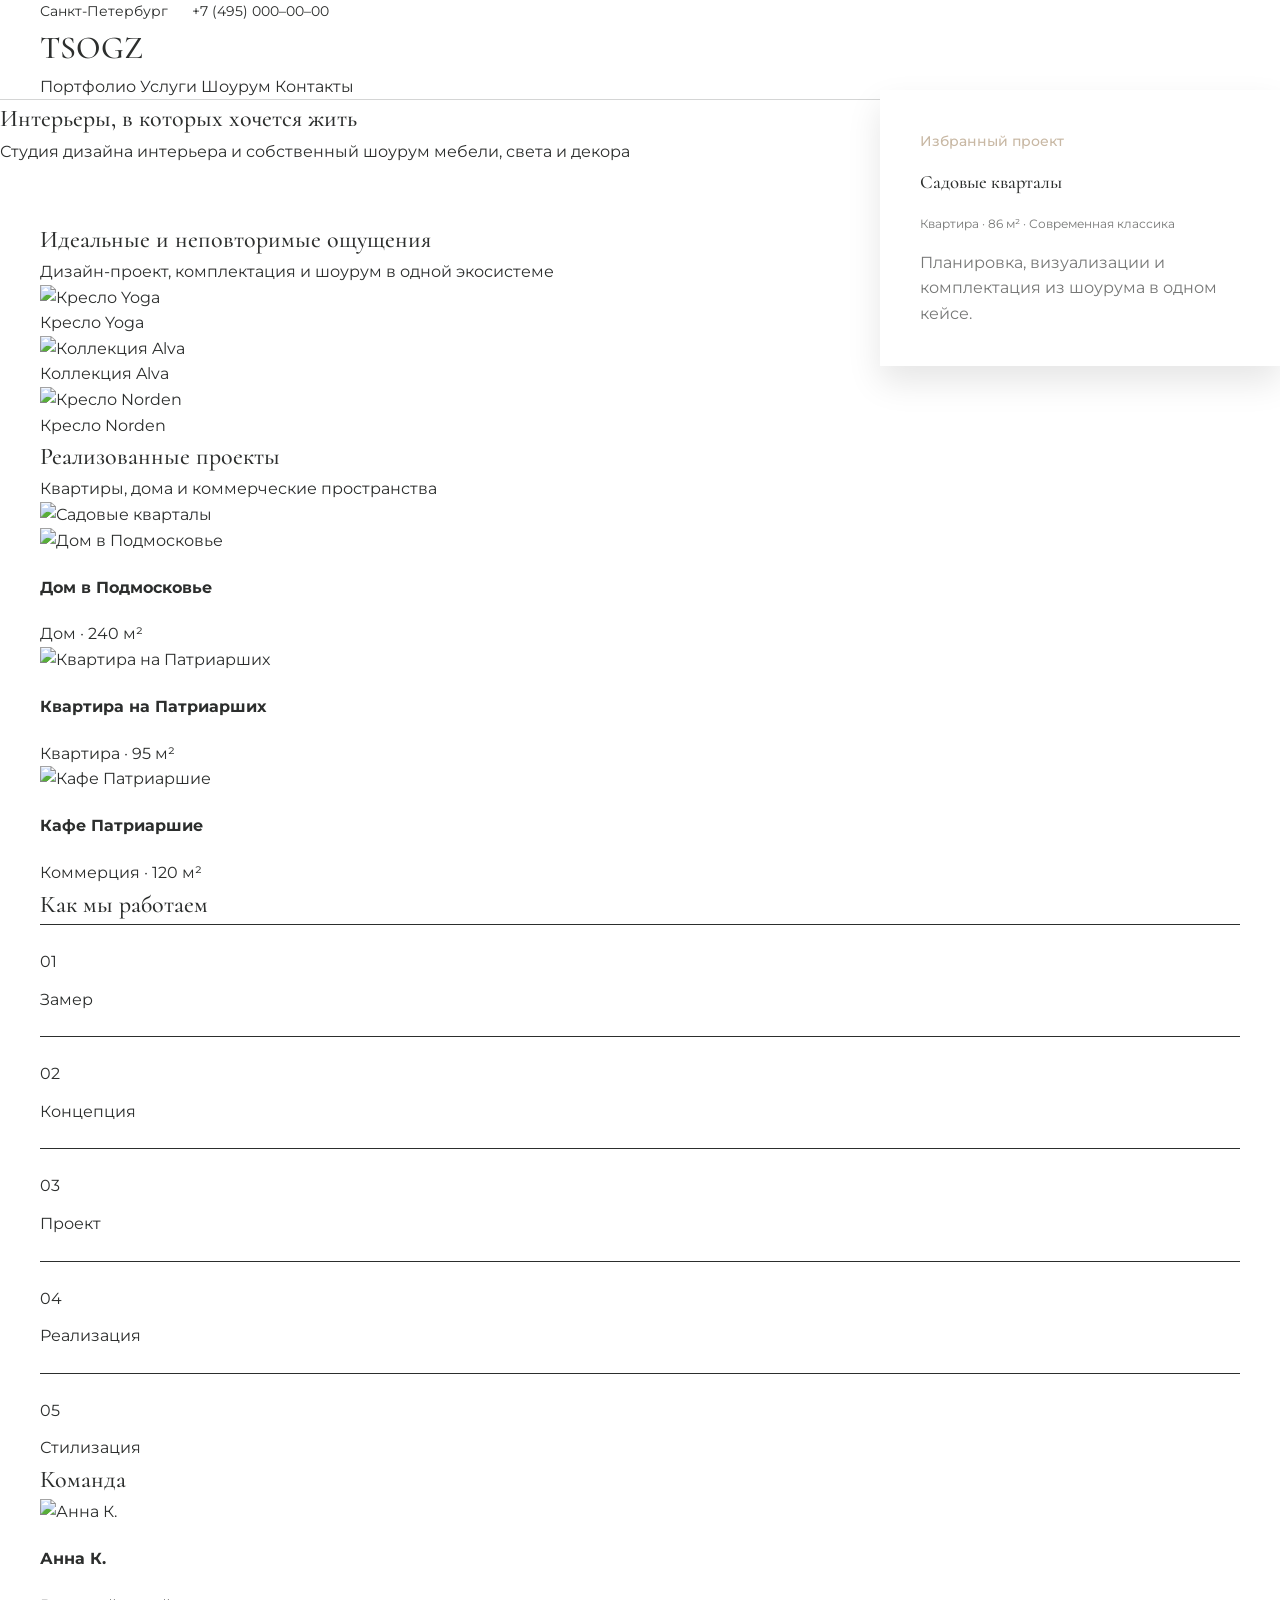
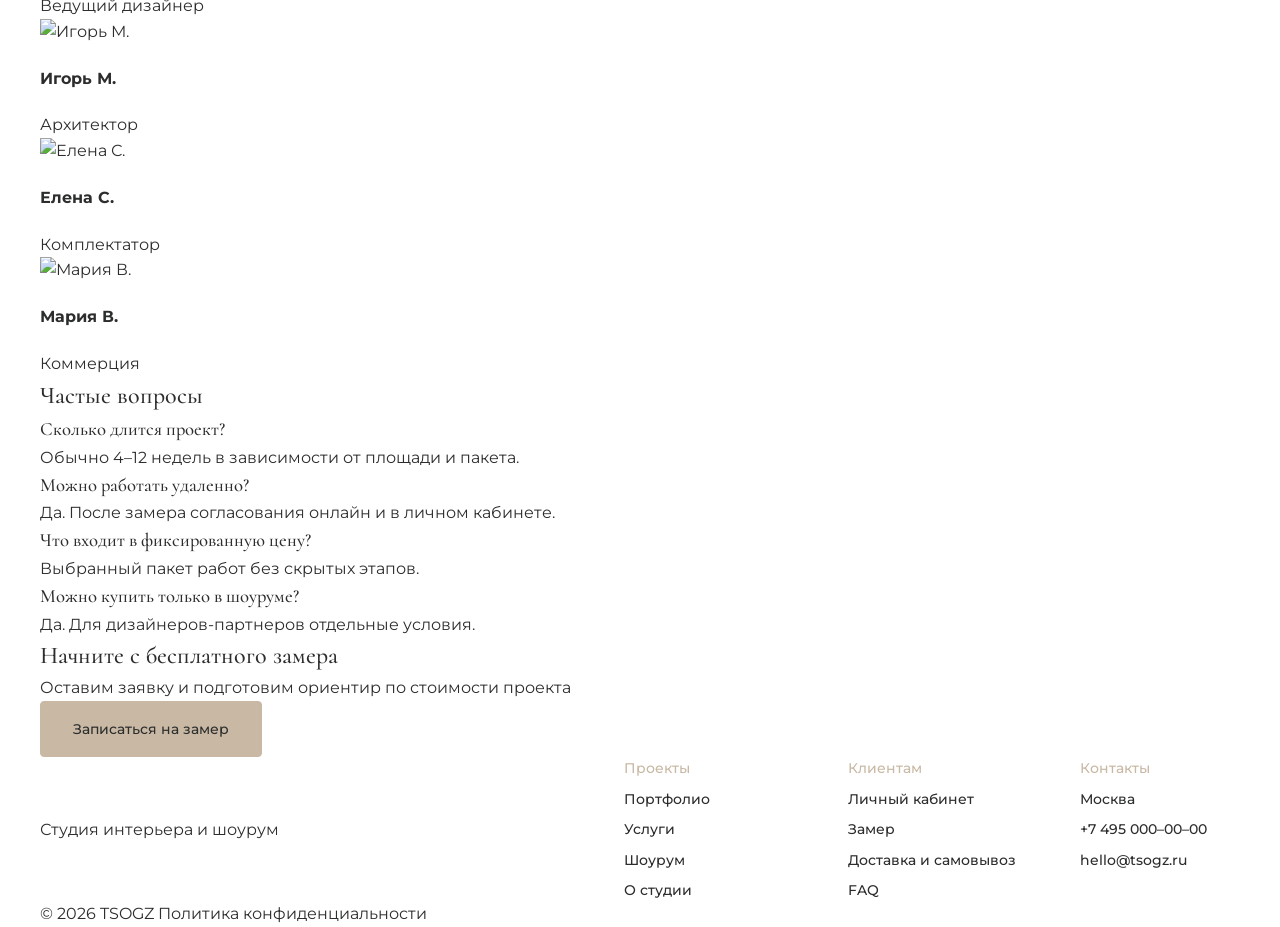
==== Front/Pages/index.html @ 32a707bc "feat: frontend, docker, dev commands" ====
<!DOCTYPE html>
<html lang="ru">
<head>
<meta charset="UTF-8">
<meta name="viewport" content="width=device-width, initial-scale=1.0">
<title>TSOGZ — Студия интерьера и шоурум</title>
<link rel="preconnect" href="https://fonts.googleapis.com">
<link rel="preconnect" href="https://fonts.gstatic.com" crossorigin>
<link href="https://fonts.googleapis.com/css2?family=Cormorant:wght@500;600&family=Montserrat:wght@400;500&display=swap" rel="stylesheet">
<link rel="stylesheet" href="styles.css">
</head>
<body>

  <header class="site-header">
    <div class="container">
      <div class="header-meta">
        <span>Санкт-Петербург</span>
        <span>+7 (495) 000–00–00</span>
      </div>
      <div class="logo">TSOGZ</div>
      <nav class="header-nav">
        <a href="#portfolio">Портфолио</a>
        <a href="#services">Услуги</a>
        <a href="#showroom">Шоурум</a>
        <a href="#contacts">Контакты</a>
      </nav>
    </div>
  </header>

  <section class="hero">
    <div class="hero-inner">
      <h1>Интерьеры, в которых хочется жить</h1>
      <p>Студия дизайна интерьера и собственный шоурум мебели, света и декора</p>
      <a href="#portfolio" class="btn btn-outline-light">Смотреть портфолио</a>
    </div>
  </section>

  <section class="section-soft" id="showroom">
    <div class="container">
      <div class="section-heading">
        <h2>Идеальные и неповторимые ощущения</h2>
        <p>Дизайн-проект, комплектация и шоурум в одной экосистеме</p>
      </div>
      <div class="gallery">
        <div class="gallery-tile tall">
          <img src="https://placehold.co/548x576" alt="Кресло Yoga">
          <div class="tile-caption">Кресло Yoga</div>
        </div>
        <div class="gallery-col">
          <div class="gallery-tile">
            <img src="https://placehold.co/780x272" alt="Коллекция Alva">
            <div class="tile-caption">Коллекция Alva</div>
          </div>
          <div class="gallery-tile">
            <img src="https://placehold.co/780x272" alt="Кресло Norden">
            <div class="tile-caption">Кресло Norden</div>
          </div>
        </div>
      </div>
    </div>
  </section>

  <section id="portfolio">
    <div class="container">
      <div class="section-heading">
        <h2>Реализованные проекты</h2>
        <p>Квартиры, дома и коммерческие пространства</p>
      </div>

      <div class="featured-project">
        <img src="https://placehold.co/980x520" alt="Садовые кварталы">
        <div class="featured-card">
          <span class="eyebrow">Избранный проект</span>
          <h3>Садовые кварталы</h3>
          <span class="meta">Квартира · 86 м² · Современная классика</span>
          <p class="desc">Планировка, визуализации и комплектация из шоурума в одном кейсе.</p>
        </div>
      </div>

      <div class="project-grid">
        <div class="project-card">
          <div class="project-thumb">
            <img src="https://placehold.co/432x340" alt="Дом в Подмосковье">
          </div>
          <div class="project-label">
            <h4>Дом в Подмосковье</h4>
            <span class="meta">Дом · 240 м²</span>
          </div>
        </div>
        <div class="project-card">
          <div class="project-thumb">
            <img src="https://placehold.co/432x340" alt="Квартира на Патриарших">
          </div>
          <div class="project-label">
            <h4>Квартира на Патриарших</h4>
            <span class="meta">Квартира · 95 м²</span>
          </div>
        </div>
        <div class="project-card">
          <div class="project-thumb">
            <img src="https://placehold.co/432x340" alt="Кафе Патриаршие">
          </div>
          <div class="project-label">
            <h4>Кафе Патриаршие</h4>
            <span class="meta">Коммерция · 120 м²</span>
          </div>
        </div>
      </div>
    </div>
  </section>

  <section class="section-soft" id="services">
    <div class="container">
      <div class="section-heading">
        <h2>Как мы работаем</h2>
      </div>
      <div class="process">
        <div class="process-step">
          <span class="num">01</span>
          <span class="label">Замер</span>
        </div>
        <div class="process-step">
          <span class="num">02</span>
          <span class="label">Концепция</span>
        </div>
        <div class="process-step">
          <span class="num">03</span>
          <span class="label">Проект</span>
        </div>
        <div class="process-step">
          <span class="num">04</span>
          <span class="label">Реализация</span>
        </div>
        <div class="process-step">
          <span class="num">05</span>
          <span class="label">Стилизация</span>
        </div>
      </div>
    </div>
  </section>

  <section>
    <div class="container">
      <div class="section-heading">
        <h2>Команда</h2>
      </div>
      <div class="team">
        <div class="team-member">
          <div class="team-photo"><img src="https://placehold.co/322x300" alt="Анна К."></div>
          <h4>Анна К.</h4>
          <span class="role">Ведущий дизайнер</span>
        </div>
        <div class="team-member">
          <div class="team-photo"><img src="https://placehold.co/322x300" alt="Игорь М."></div>
          <h4>Игорь М.</h4>
          <span class="role">Архитектор</span>
        </div>
        <div class="team-member">
          <div class="team-photo"><img src="https://placehold.co/322x300" alt="Елена С."></div>
          <h4>Елена С.</h4>
          <span class="role">Комплектатор</span>
        </div>
        <div class="team-member">
          <div class="team-photo"><img src="https://placehold.co/322x300" alt="Мария В."></div>
          <h4>Мария В.</h4>
          <span class="role">Коммерция</span>
        </div>
      </div>
    </div>
  </section>

  <section class="section-soft">
    <div class="container">
      <div class="section-heading">
        <h2>Частые вопросы</h2>
      </div>
      <div class="faq">
        <div class="faq-item">
          <h3>Сколько длится проект?</h3>
          <p>Обычно 4–12 недель в зависимости от площади и пакета.</p>
        </div>
        <div class="faq-item">
          <h3>Можно работать удаленно?</h3>
          <p>Да. После замера согласования онлайн и в личном кабинете.</p>
        </div>
        <div class="faq-item">
          <h3>Что входит в фиксированную цену?</h3>
          <p>Выбранный пакет работ без скрытых этапов.</p>
        </div>
        <div class="faq-item">
          <h3>Можно купить только в шоуруме?</h3>
          <p>Да. Для дизайнеров-партнеров отдельные условия.</p>
        </div>
      </div>
    </div>
  </section>

  <section class="cta">
    <div class="container cta-inner">
      <h2>Начните с бесплатного замера</h2>
      <p>Оставим заявку и подготовим ориентир по стоимости проекта</p>
      <div class="cta-buttons">
        <a href="#" class="btn btn-fill">Записаться на замер</a>
        <a href="#contacts" class="btn btn-outline-light">Консультация</a>
      </div>
    </div>
  </section>

  <footer id="contacts">
    <div class="container">
      <div class="footer-top">
        <div class="footer-brand">
          <div class="logo">TSOGZ</div>
          <p>Студия интерьера и шоурум</p>
        </div>
        <div class="footer-columns">
          <div class="footer-col">
            <span class="col-title">Проекты</span>
            <a href="#portfolio">Портфолио</a>
            <a href="#services">Услуги</a>
            <a href="#showroom">Шоурум</a>
            <a href="#">О студии</a>
          </div>
          <div class="footer-col">
            <span class="col-title">Клиентам</span>
            <a href="#">Личный кабинет</a>
            <a href="#">Замер</a>
            <a href="delivery.html">Доставка и самовывоз</a>
            <a href="#">FAQ</a>
          </div>
          <div class="footer-col">
            <span class="col-title">Контакты</span>
            <span>Москва</span>
            <span>+7 495 000–00–00</span>
            <span>hello@tsogz.ru</span>
          </div>
        </div>
      </div>
      <div class="footer-bottom">
        <span>© 2026 TSOGZ</span>
        <a href="#">Политика конфиденциальности</a>
      </div>
    </div>
  </footer>

</body>
</html>
---- Front/Pages/styles.css ----
/* ============================================================
   TSOGZ — shared styles
   Fonts: Cormorant (display) / Montserrat (UI + body)
   ============================================================ */

:root {
  --text-primary: #2C2E2D;
  --text-muted: rgba(44, 46, 45, 0.65);
  --text-inverse: #FFFFFF;
  --brand-accent: #C8B8A4;
  --bg-soft: #F5F3F0;
  --bg-dark: #2C2E2D;
  --border-subtle: rgba(44, 46, 45, 0.2);

  --font-display: "Cormorant", Georgia, serif;
  --font-body: "Montserrat", Arial, sans-serif;

  --max-width: 1360px;
}

* { box-sizing: border-box; }

html { scroll-behavior: smooth; }

body {
  margin: 0;
  background: #fff;
  color: var(--text-primary);
  font-family: var(--font-body);
  font-size: 16px;
  line-height: 1.6;
}

h1, h2, h3 {
  font-family: var(--font-display);
  font-weight: 500;
  margin: 0;
}

p { margin: 0; }

a {
  color: inherit;
  text-decoration: none;
}

img { max-width: 100%; display: block; }

button { font-family: var(--font-body); cursor: pointer; }

.container {
  max-width: var(--max-width);
  margin: 0 auto;
  padding: 0 40px;
}

:focus-visible {
  outline: 2px solid var(--brand-accent);
  outline-offset: 2px;
}

@media (prefers-reduced-motion: reduce) {
  * { animation: none !important; transition: none !important; }
}

/* ---------- Header ---------- */

.site-header {
  border-bottom: 1px solid var(--border-subtle);
}

.header-inner {
  max-width: var(--max-width);
  margin: 0 auto;
  padding: 24px 40px;
  display: flex;
  align-items: center;
  justify-content: space-between;
  gap: 24px;
}

.header-meta {
  display: flex;
  align-items: center;
  gap: 24px;
  font-size: 14px;
  flex: 1;
}

.header-meta a { white-space: nowrap; }

.logo {
  font-family: var(--font-display);
  font-size: 32px;
  font-weight: 500;
  flex-shrink: 0;
}

.main-nav {
  display: flex;
  justify-content: flex-end;
  gap: 24px;
  flex: 1;
  font-size: 14px;
}

.main-nav a:hover { color: var(--brand-accent); }

/* ---------- Page hero ---------- */

.page-hero {
  padding: 48px 40px 64px 48px;
  display: flex;
  flex-direction: column;
  gap: 12px;
}

.page-hero--image {
  background-size: cover;
  background-position: center;
  position: relative;
  color: var(--text-inverse);
}

.page-hero--image::before {
  content: "";
  position: absolute;
  inset: 0;
  background: rgba(0, 0, 0, 0.4);
  z-index: 0;
}

.page-hero--image > * { position: relative; z-index: 1; }

.page-hero--soft {
  background: var(--bg-soft);
}

.breadcrumbs {
  display: flex;
  align-items: center;
  gap: 8px;
  font-size: 14px;
  list-style: none;
  margin: 0;
  padding: 0;
}

.page-hero--image .breadcrumbs a,
.page-hero--image .breadcrumbs span { opacity: 0.7; }

.page-hero--image .breadcrumbs .current { opacity: 1; }

.page-hero--soft .breadcrumbs a,
.page-hero--soft .breadcrumbs span { color: var(--brand-accent); }

.page-hero--soft .breadcrumbs .current { color: var(--text-primary); }

.page-hero h1 {
  font-size: 48px;
  margin-top: 12px;
}

.page-hero .lede {
  font-size: 16px;
  line-height: 1.6;
  max-width: 640px;
}

/* ---------- Buttons ---------- */

.btn {
  display: inline-flex;
  align-items: center;
  justify-content: center;
  padding: 16px 32px;
  border-radius: 4px;
  font-size: 14px;
  font-weight: 500;
  font-family: var(--font-body);
  border: 1px solid transparent;
  text-align: center;
}

.btn-fill {
  background: var(--brand-accent);
  color: var(--text-primary);
  border-color: var(--brand-accent);
}

.btn-fill:hover { background: #bfab93; }

.btn-outline {
  background: transparent;
  color: var(--text-primary);
  border-color: var(--text-primary);
}

.btn-outline:hover { background: rgba(44, 46, 45, 0.05); }

.btn-outline-light {
  background: transparent;
  color: var(--text-inverse);
  border-color: var(--text-inverse);
}

.btn-outline-light:hover { background: rgba(255, 255, 255, 0.1); }

.btn-row {
  display: flex;
  gap: 16px;
  flex-wrap: wrap;
}

/* ---------- Contacts page ---------- */

.contacts {
  padding: 96px 40px;
  display: flex;
  gap: 48px;
  max-width: var(--max-width);
  margin: 0 auto;
}

.contacts-info {
  flex: 1;
  display: flex;
  flex-direction: column;
  gap: 40px;
  min-width: 0;
}

.info-block {
  display: flex;
  flex-direction: column;
  gap: 8px;
}

.eyebrow {
  color: var(--brand-accent);
  font-size: 14px;
}

.info-block h2 {
  font-size: 32px;
}

.info-block .muted {
  color: var(--text-muted);
  font-size: 16px;
  line-height: 1.6;
}

.contacts-map {
  flex: 1;
  position: relative;
  min-height: 520px;
  border-radius: 2px;
  overflow: hidden;
  background-size: cover;
  background-position: center;
}

.contacts-map::before {
  content: "";
  position: absolute;
  inset: 0;
  background: rgba(44, 46, 45, 0.25);
}

.map-card {
  position: absolute;
  left: 32px;
  bottom: 32px;
  right: 32px;
  max-width: 320px;
  background: #fff;
  padding: 24px;
  box-shadow: 0 12px 24px rgba(0, 0, 0, 0.12);
  display: flex;
  flex-direction: column;
  gap: 8px;
}

.map-card .eyebrow { font-size: 12px; }

.map-card h3 {
  font-size: 24px;
  line-height: 1.2;
}

.map-card p {
  color: var(--text-muted);
  font-size: 16px;
}

/* ---------- Forms ---------- */

.field {
  display: flex;
  flex-direction: column;
  gap: 8px;
}

.field label {
  font-size: 12px;
}

.field input,
.field textarea {
  width: 100%;
  background: #fff;
  border: 1px solid var(--border-subtle);
  padding: 16px 20px;
  font-family: var(--font-body);
  font-size: 16px;
  line-height: 1.6;
  color: var(--text-primary);
}

.field input::placeholder,
.field textarea::placeholder {
  color: var(--text-muted);
}

.field textarea {
  min-height: 120px;
  resize: vertical;
}

.form-grid {
  display: flex;
  gap: 16px;
  flex-wrap: wrap;
}

.form-grid .field { flex: 1; min-width: 220px; }

.consent {
  font-size: 12px;
  color: var(--text-muted);
}

.chip-group {
  display: flex;
  flex-direction: column;
  gap: 12px;
}

.chip-group .field-label {
  font-size: 12px;
  color: var(--text-muted);
}

.chip-row {
  display: flex;
  gap: 8px;
  flex-wrap: wrap;
}

.chip {
  height: 40px;
  padding: 0 32px;
  border-radius: 4px;
  border: 1px solid var(--text-primary);
  background: transparent;
  color: var(--text-primary);
  font-size: 14px;
  font-weight: 500;
  display: inline-flex;
  align-items: center;
}

.chip[aria-pressed="true"] {
  background: var(--bg-dark);
  border-color: var(--bg-dark);
  color: var(--text-inverse);
}

/* ---------- Get-in-touch band (contacts page) ---------- */

.contact-band {
  background: var(--bg-soft);
  padding: 96px 40px;
  display: flex;
  flex-direction: column;
  align-items: center;
  gap: 48px;
}

.contact-band-head {
  text-align: center;
  display: flex;
  flex-direction: column;
  gap: 16px;
  max-width: 640px;
}

.contact-band-head h2 { font-size: 48px; }

.contact-band-head p {
  color: var(--text-muted);
  font-size: 16px;
  line-height: 1.6;
}

.contact-band form {
  width: 100%;
  max-width: 720px;
  display: flex;
  flex-direction: column;
  gap: 24px;
}

/* ---------- CTA banner ---------- */

.cta-banner {
  background: var(--bg-dark);
  color: var(--text-inverse);
  padding: 96px 40px;
  display: flex;
  flex-direction: column;
  align-items: center;
  gap: 24px;
  text-align: center;
}

.cta-banner h2 { font-size: 48px; }

.cta-banner p {
  opacity: 0.72;
  font-size: 24px;
  line-height: 1.25;
  max-width: 640px;
}

/* ---------- Footer ---------- */

.site-footer {
  background: var(--bg-dark);
  color: var(--text-inverse);
  padding: 48px 40px;
}

.footer-inner {
  max-width: var(--max-width);
  margin: 0 auto;
  display: flex;
  flex-direction: column;
  gap: 32px;
}

.footer-top {
  display: flex;
  justify-content: space-between;
  gap: 48px;
  flex-wrap: wrap;
}

.footer-brand {
  display: flex;
  flex-direction: column;
  gap: 8px;
}

.footer-brand .logo { color: var(--text-inverse); }

.footer-columns {
  display: flex;
  gap: 64px;
  flex-wrap: wrap;
}

.footer-col {
  display: flex;
  flex-direction: column;
  gap: 8px;
  min-width: 160px;
}

.footer-col .col-title {
  color: var(--brand-accent);
  font-size: 14px;
  font-weight: 500;
}

.footer-col a,
.footer-col span {
  font-size: 14px;
  font-weight: 500;
}

.footer-col a:hover { color: var(--brand-accent); }

.copyright { font-size: 12px; }

.footer-privacy {
  text-align: center;
  font-size: 14px;
}

.footer-privacy a:hover { color: var(--brand-accent); }

/* ---------- Request page: process + form ---------- */

.request-layout {
  background: var(--bg-soft);
  padding: 64px 40px 96px;
  display: flex;
  gap: 64px;
  max-width: var(--max-width);
  margin: 0 auto;
}

.process {
  flex: 1;
  display: flex;
  flex-direction: column;
  gap: 24px;
  min-width: 0;
}

.process h2 { font-size: 32px; }

.process-step {
  padding-top: 24px;
  border-top: 1px solid var(--text-primary);
  display: flex;
  flex-direction: column;
  gap: 12px;
}

.process-step .step-number {
  color: var(--brand-accent);
  font-size: 14px;
  font-weight: 500;
}

.process-step h3 { font-size: 32px; }

.process-step p {
  color: var(--text-muted);
  font-size: 16px;
  line-height: 1.6;
}

.request-form-card {
  flex: 1;
  min-width: 0;
  background: #fff;
  padding: 40px;
  box-shadow: 0 16px 32px rgba(0, 0, 0, 0.08);
  display: flex;
  flex-direction: column;
  gap: 24px;
}

.request-form-card h2 { font-size: 32px; }

/* ---------- Privacy policy ---------- */

.policy {
  max-width: 860px;
  margin: 0 auto;
  padding: 64px 40px 96px;
  display: flex;
  flex-direction: column;
  gap: 40px;
}

.policy section {
  display: flex;
  flex-direction: column;
  gap: 12px;
}

.policy h2 { font-size: 28px; }

.policy p {
  font-size: 16px;
  line-height: 1.6;
}

/* ---------- Filter chips (showroom) ---------- */

.filter-bar {
  padding: 0 40px 48px;
  display: flex;
  justify-content: center;
}

.filter-row {
  display: flex;
  gap: 8px;
  flex-wrap: wrap;
  justify-content: center;
}

.filter-chip {
  padding: 16px 32px;
  border-radius: 4px;
  border: 1px solid var(--text-primary);
  background: transparent;
  color: var(--text-primary);
  font-size: 14px;
  font-weight: 500;
  font-family: var(--font-body);
}

.filter-chip[aria-pressed="true"] {
  background: var(--bg-dark);
  border-color: var(--bg-dark);
  color: var(--text-inverse);
}

/* ---------- Featured collection ---------- */

.featured-collection {
  padding: 0 40px 64px;
  max-width: var(--max-width);
  margin: 0 auto;
}

.featured-collection-inner {
  position: relative;
  height: 520px;
}

.featured-collection img {
  width: 100%;
  height: 100%;
  object-fit: cover;
}

.featured-card {
  position: absolute;
  right: 0;
  top: 90px;
  width: 400px;
  max-width: calc(100% - 32px);
  background: #fff;
  padding: 40px;
  box-shadow: 0 16px 32px rgba(0, 0, 0, 0.1);
  display: flex;
  flex-direction: column;
  gap: 16px;
}

.featured-card .eyebrow { font-size: 14px; font-weight: 500; }

.featured-card h2 { font-size: 32px; }

.featured-card .meta {
  color: var(--text-muted);
  font-size: 12px;
}

.featured-card p.desc {
  color: var(--text-muted);
  font-size: 16px;
  line-height: 1.6;
  max-width: 320px;
}

/* ---------- Product grid ---------- */

.product-section {
  max-width: var(--max-width);
  margin: 0 auto;
  padding: 0 40px 48px;
  display: flex;
  flex-direction: column;
  gap: 48px;
}

.product-grid {
  display: grid;
  grid-template-columns: repeat(3, 1fr);
  gap: 32px;
}

.product-card {
  display: flex;
  flex-direction: column;
  gap: 16px;
}

.product-card img {
  width: 100%;
  height: 360px;
  object-fit: cover;
}

.product-card h3 { font-size: 24px; line-height: 1.2; }

.product-card .meta {
  color: var(--text-primary);
  font-size: 14px;
}

.load-more {
  display: flex;
  justify-content: center;
}

/* ---------- Partner band (showroom) ---------- */

.partner-band {
  background: var(--bg-soft);
  padding: 64px 40px;
  display: flex;
  align-items: center;
  justify-content: space-between;
  gap: 32px;
  flex-wrap: wrap;
}

.partner-band-text {
  flex: 1;
  min-width: 260px;
  display: flex;
  flex-direction: column;
  gap: 12px;
}

.partner-band-text h2 { font-size: 32px; }

.partner-band-text p {
  color: var(--text-primary);
  font-size: 16px;
  line-height: 1.6;
}

/* ---------- Product detail page ---------- */

.product-detail {
  max-width: var(--max-width);
  margin: 0 auto;
  padding: 16px 40px 80px;
  display: flex;
  gap: 64px;
}

.product-gallery {
  width: 55%;
  display: flex;
  flex-direction: column;
  gap: 16px;
}

.product-gallery img.main-image {
  width: 100%;
  height: 640px;
  object-fit: cover;
}

.thumb-row {
  display: flex;
  gap: 12px;
}

.thumb-row img {
  width: 120px;
  height: 96px;
  object-fit: cover;
  border: 1px solid transparent;
  cursor: pointer;
}

.thumb-row button {
  padding: 0;
  border: none;
  background: none;
  line-height: 0;
}

.thumb-row button[aria-current="true"] img {
  border-color: var(--text-primary);
}

.product-info {
  flex: 1;
  display: flex;
  flex-direction: column;
  gap: 24px;
  min-width: 0;
}

.product-info h1 {
  font-size: 48px;
}

.product-price {
  font-size: 20px;
  font-weight: 500;
}

.product-info .description {
  font-size: 16px;
  line-height: 1.5;
}

.spec-list {
  display: flex;
  flex-direction: column;
}

.spec-row {
  padding: 14px 0;
  border-top: 1px solid var(--border-subtle);
  display: flex;
  justify-content: space-between;
  align-items: center;
  font-size: 14px;
  line-height: 1.5;
}

.spec-row dt { color: #737373; margin: 0; font-weight: 400; }
.spec-row dd { margin: 0; font-weight: 500; }

.product-note {
  color: #737373;
  font-size: 13px;
  line-height: 1.5;
}

.related-products {
  max-width: var(--max-width);
  margin: 0 auto;
  padding: 80px 40px;
  display: flex;
  flex-direction: column;
  gap: 40px;
}

.related-products h2 { font-size: 32px; }

.info-band {
  padding: 80px 48px;
}

.info-band h2 { font-size: 32px; margin-bottom: 16px; }

.info-band p {
  font-size: 16px;
  line-height: 1.5;
  max-width: 860px;
}

.info-band--soft { background: var(--bg-soft); }
.info-band--white { background: #fff; }

/* ---------- About page ---------- */

.about-section {
  padding: 64px 48px 96px;
  display: flex;
  flex-direction: column;
  gap: 24px;
}

.about-section h2 { font-size: 32px; }

.about-section p {
  font-size: 16px;
  line-height: 1.55;
  max-width: 860px;
}

.values-grid {
  display: grid;
  grid-template-columns: repeat(4, 1fr);
  gap: 32px;
  margin-top: 8px;
}

.value-item {
  display: flex;
  flex-direction: column;
  gap: 12px;
}

.value-item .step-number { color: var(--brand-accent); font-size: 14px; }

.value-item h3 { font-size: 24px; }

.value-item p {
  font-size: 16px;
  line-height: 1.55;
}

.geo-grid {
  display: flex;
  gap: 48px;
  flex-wrap: wrap;
  margin-top: 8px;
}

.geo-item {
  flex: 1;
  min-width: 200px;
  display: flex;
  flex-direction: column;
  gap: 8px;
}

.geo-item h3 { font-size: 24px; }

/* ---------- Responsive ---------- */

@media (max-width: 900px) {
  .header-inner { flex-wrap: wrap; row-gap: 12px; }
  .main-nav { justify-content: flex-start; flex-wrap: wrap; }
  .contacts,
  .request-layout {
    flex-direction: column;
  }
  .contacts-map { min-height: 360px; }
  .footer-top { flex-direction: column; gap: 32px; }
  .product-grid { grid-template-columns: repeat(2, 1fr); }
  .values-grid { grid-template-columns: repeat(2, 1fr); }
  .product-detail { flex-direction: column; }
  .product-gallery { width: 100%; }
  .featured-card { position: static; width: 100%; max-width: none; margin-top: 16px; }
  .featured-collection-inner { height: auto; }
}

@media (max-width: 560px) {
  .header-inner,
  .page-hero,
  .contacts,
  .contact-band,
  .cta-banner,
  .site-footer,
  .request-layout,
  .policy {
    padding-left: 20px;
    padding-right: 20px;
  }
  .page-hero h1,
  .contact-band-head h2,
  .cta-banner h2 { font-size: 34px; }
  .cta-banner p { font-size: 18px; }
  .product-grid { grid-template-columns: 1fr; }
  .values-grid { grid-template-columns: 1fr; }
  .geo-grid { flex-direction: column; gap: 24px; }
  .product-info h1 { font-size: 34px; }
  .about-section,
  .info-band,
  .related-products,
  .product-detail { padding-left: 20px; padding-right: 20px; }
}
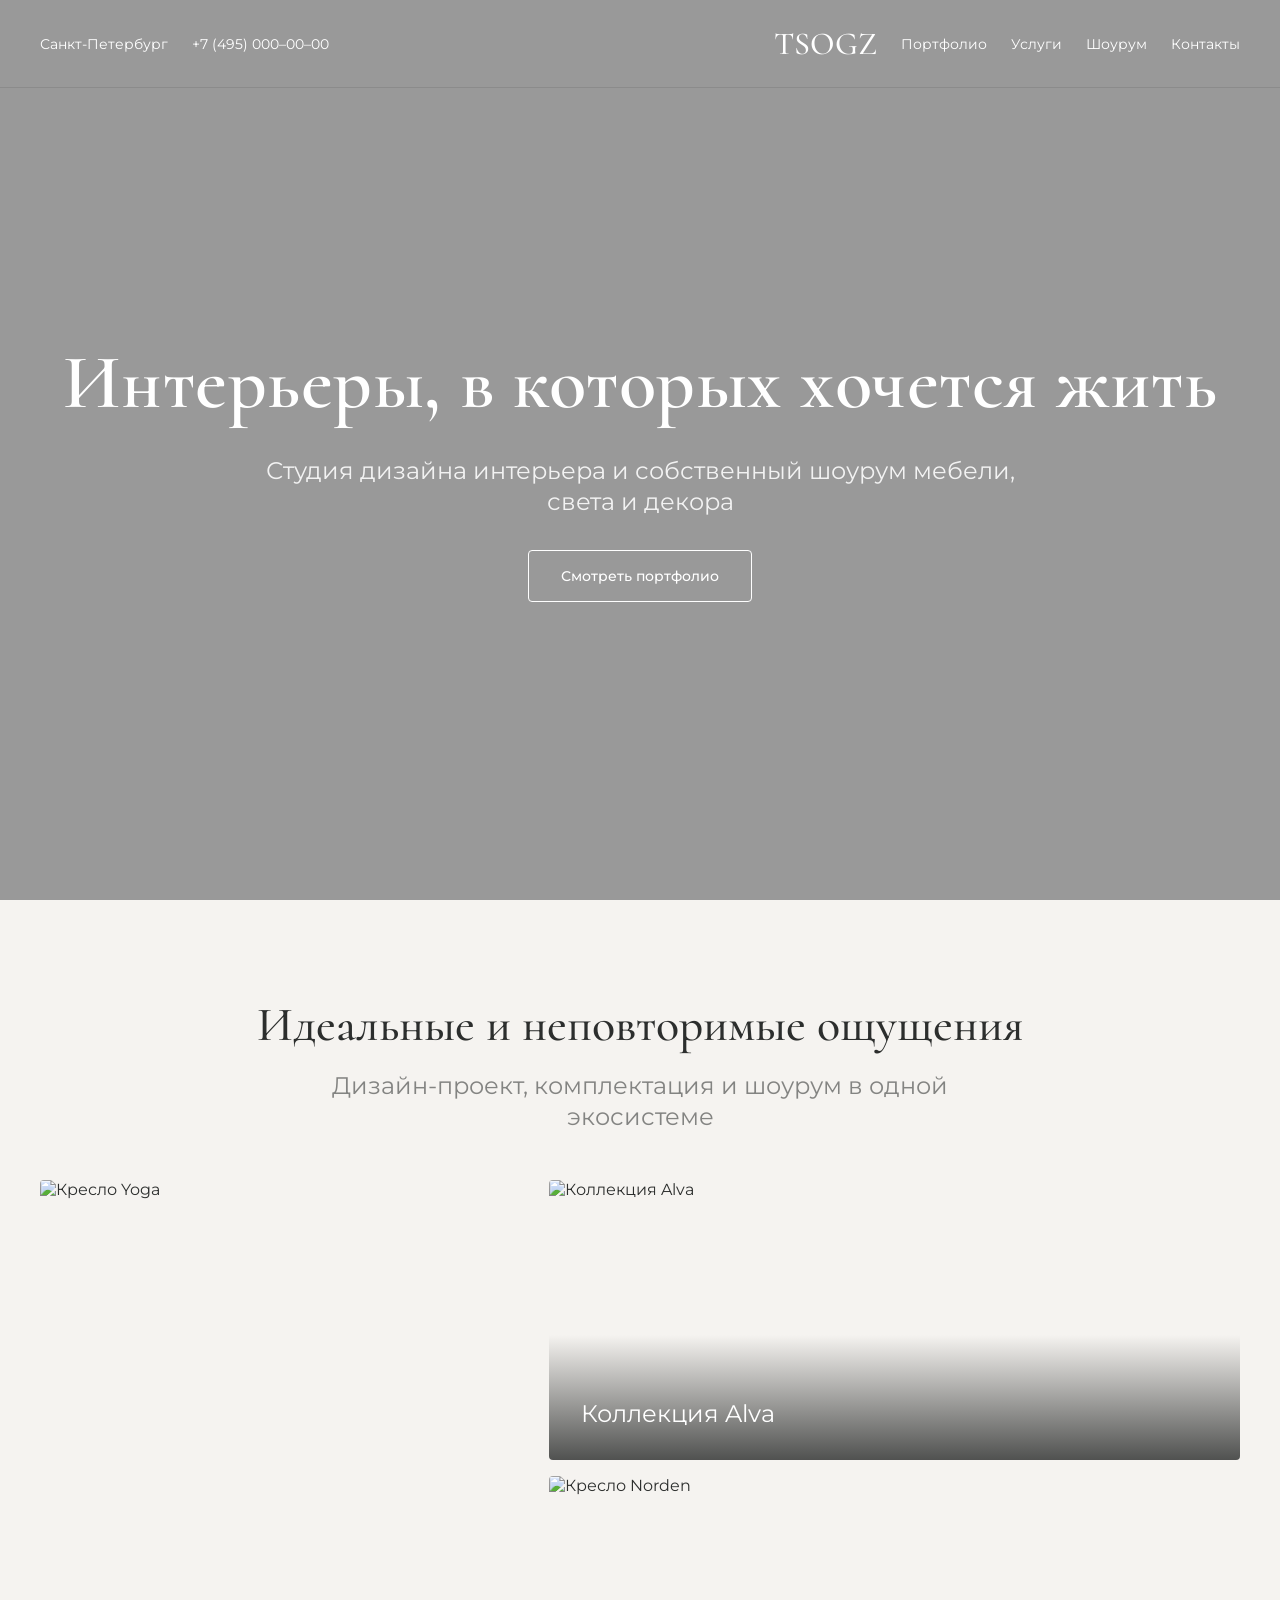
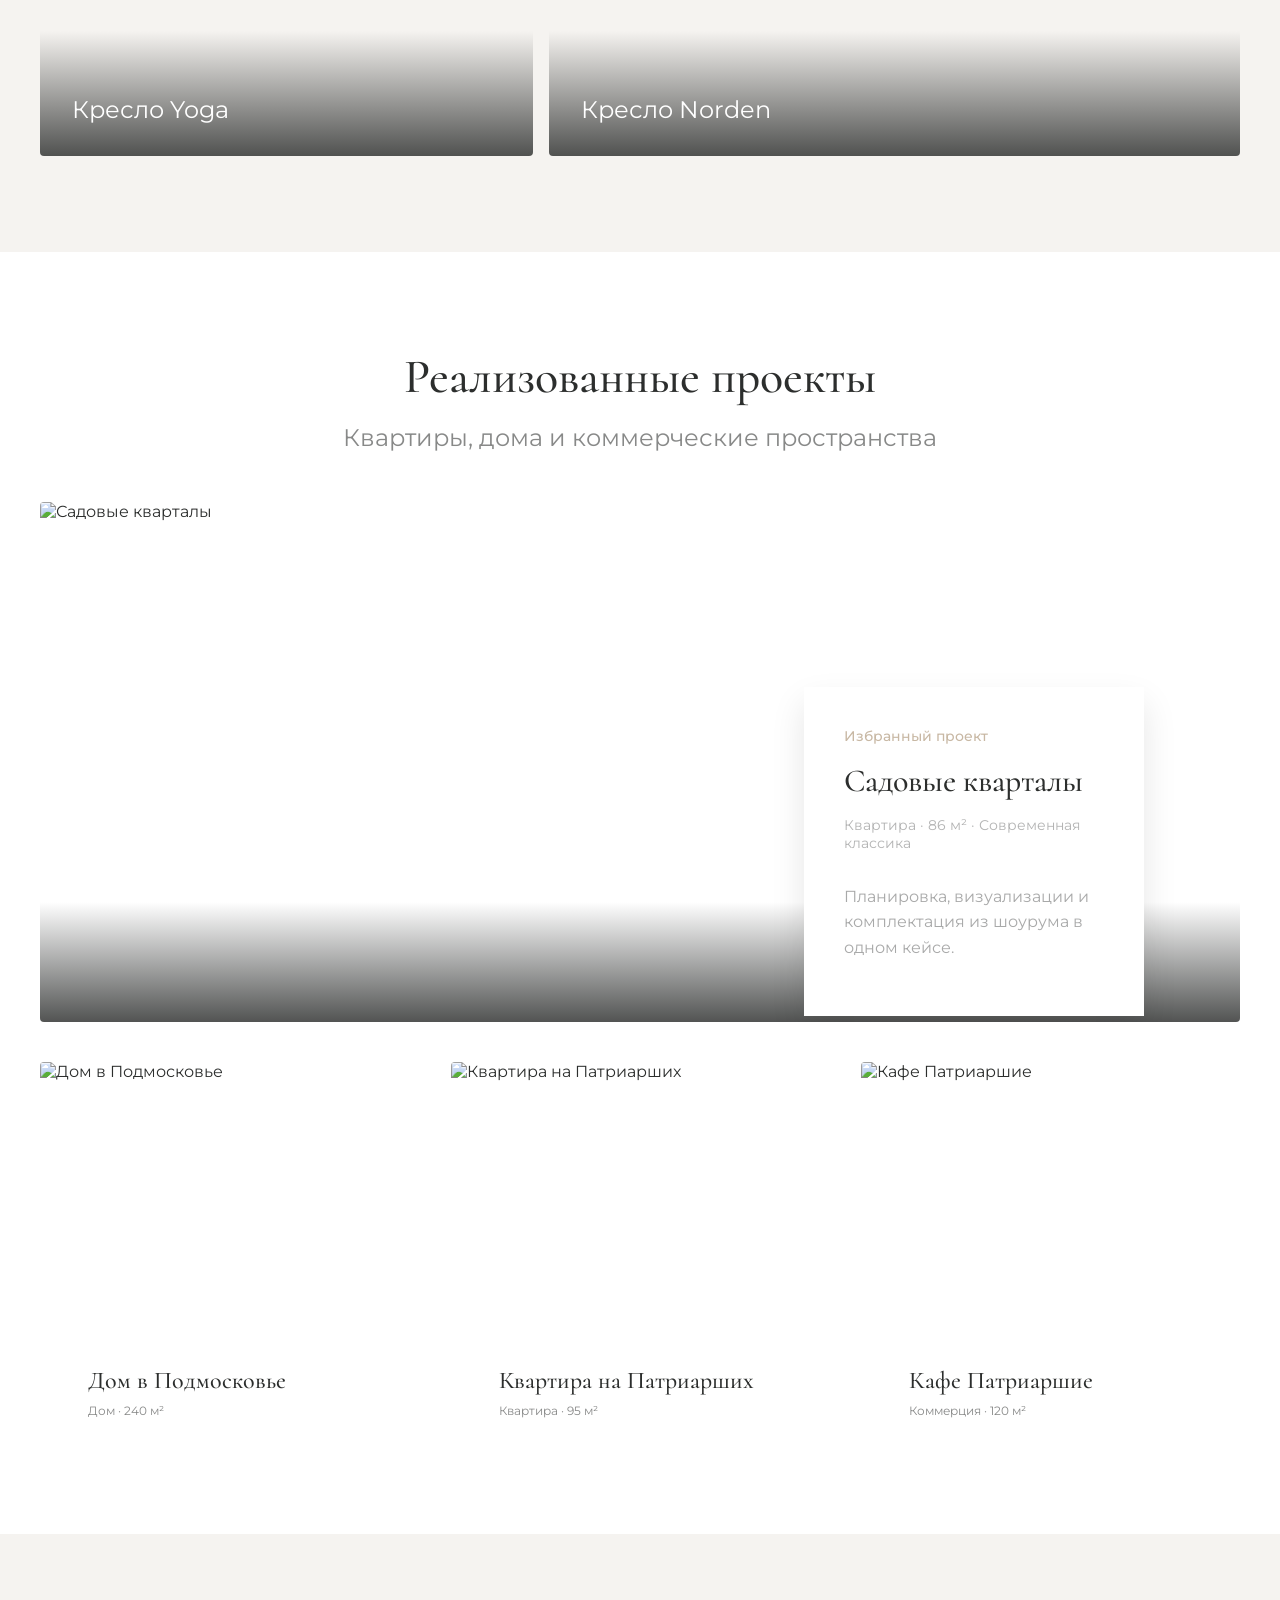
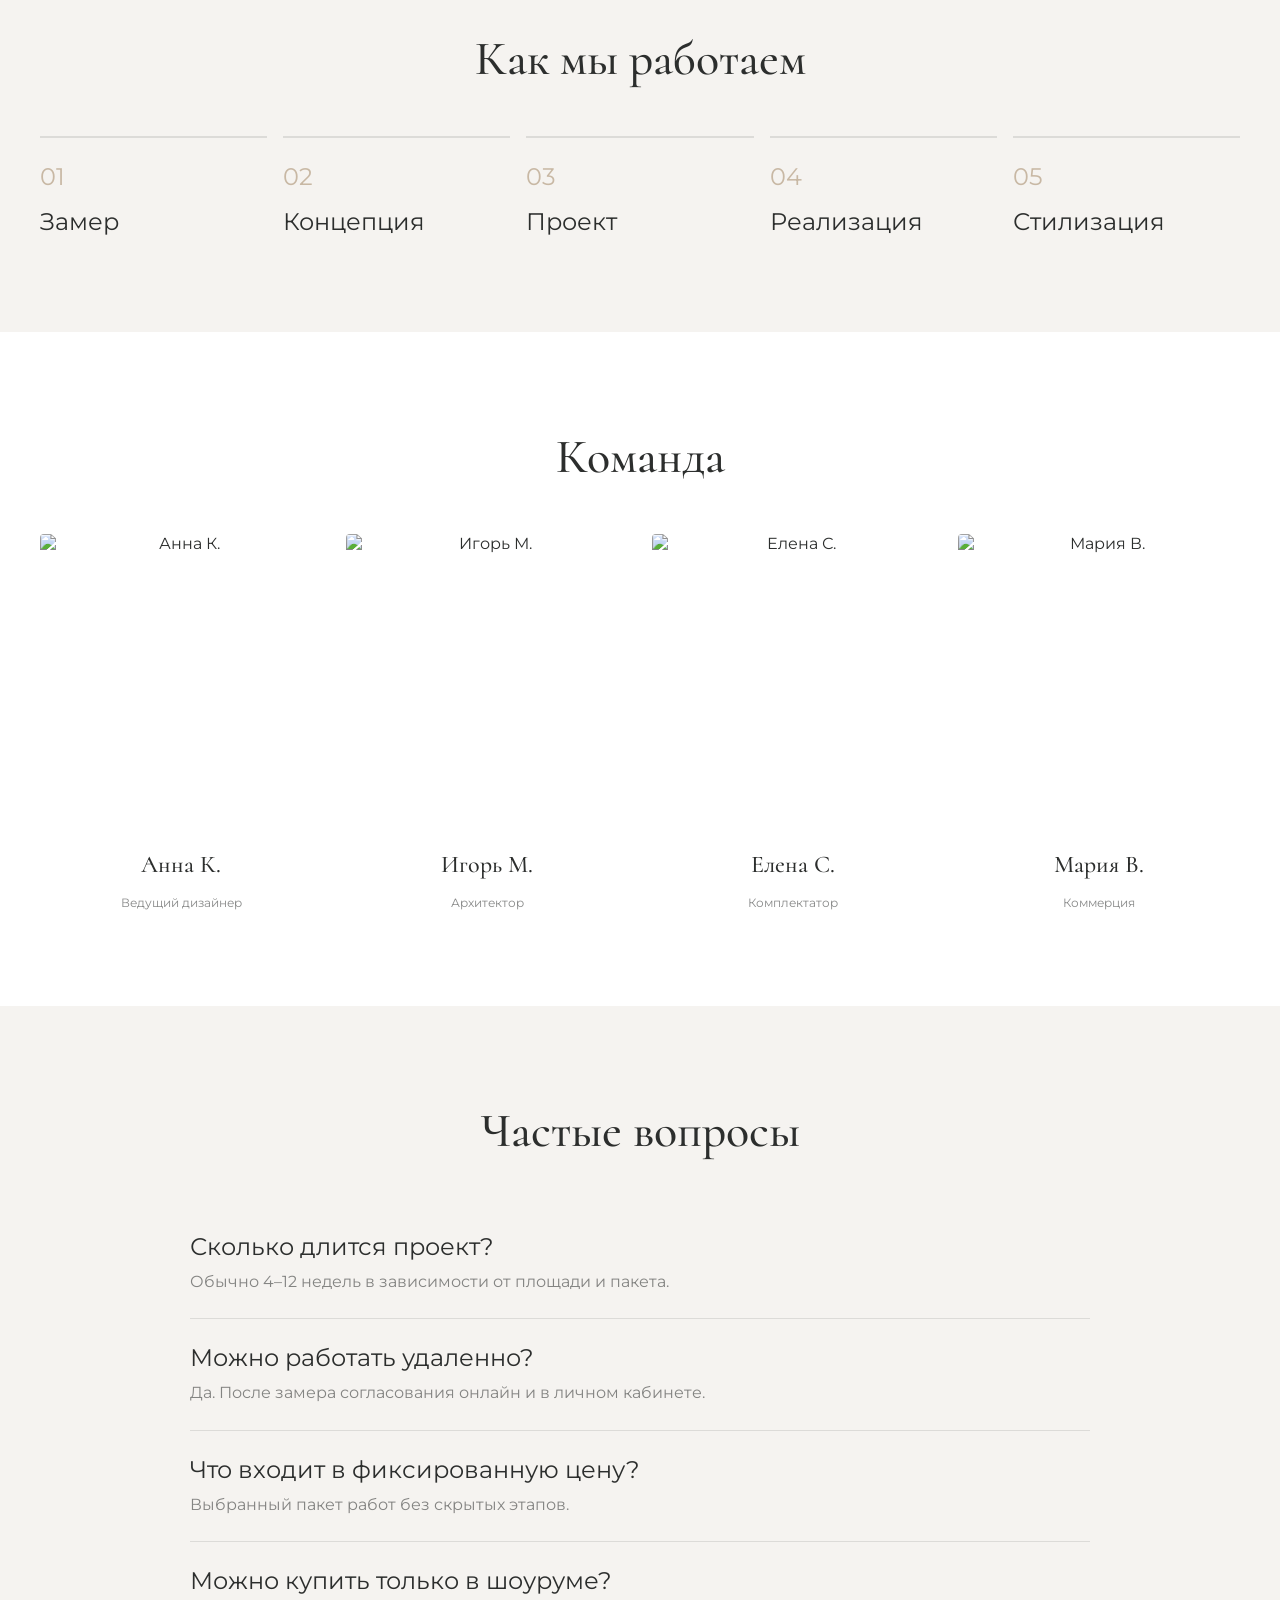
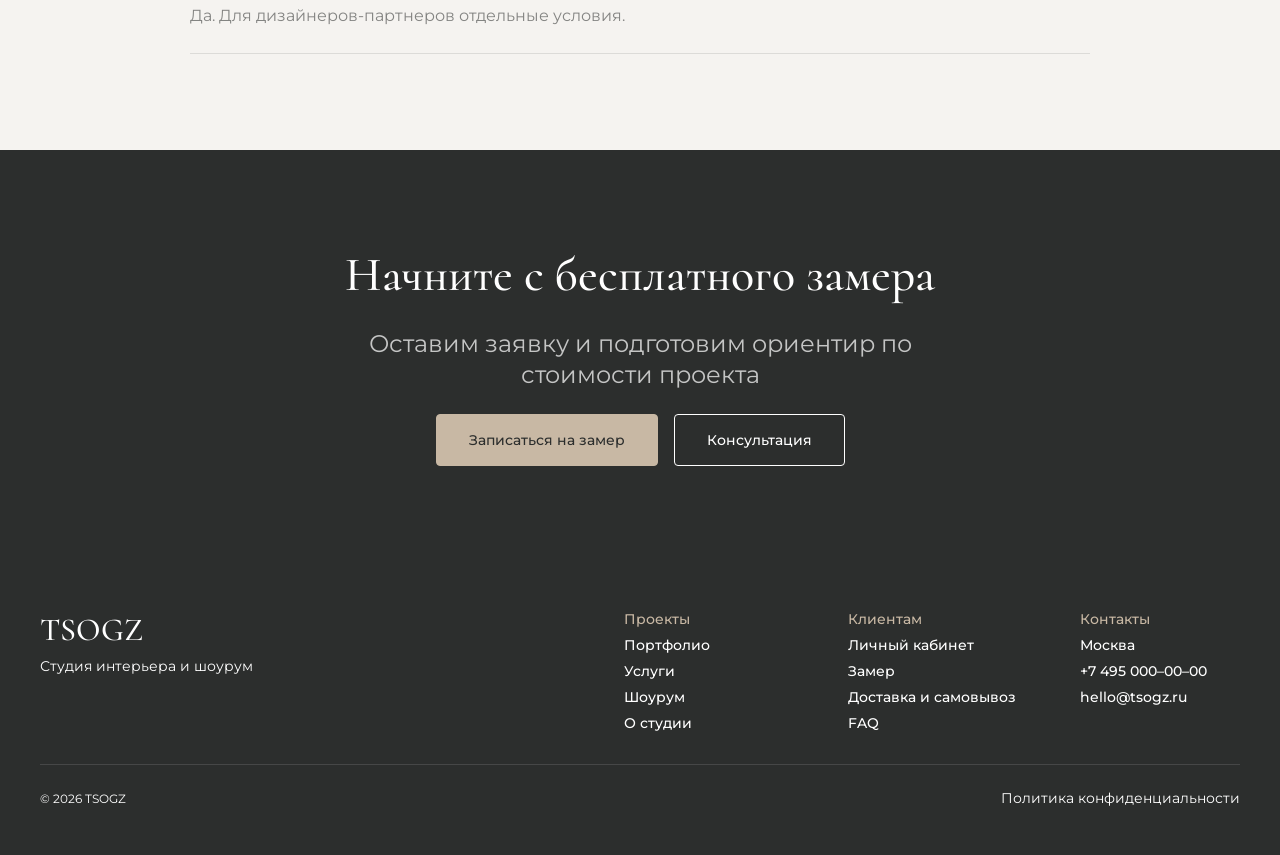
==== commit 2b713ec6: "feat: db schema, rewrite styles, some backend" ====
--- a/Front/Pages/index.html
+++ b/Front/Pages/index.html
@@ -9,7 +9,7 @@
 <link href="https://fonts.googleapis.com/css2?family=Cormorant:wght@500;600&family=Montserrat:wght@400;500&display=swap" rel="stylesheet">
 <link rel="stylesheet" href="styles.css">
 </head>
-<body>
+<body class="tpl-b page-home hero-page">
 
   <header class="site-header">
     <div class="container">
--- a/Front/Pages/styles.css
+++ b/Front/Pages/styles.css
@@ -1,3 +1,391 @@
+/* ============================================================
+   TSOGZ — unified stylesheet
+   ------------------------------------------------------------
+   HOW THIS FILE IS ORGANISED
+   This file merges two page "families" that were originally
+   built separately, so nothing about how any page looks has
+   changed by combining them:
+
+   FAMILY A (already used this external stylesheet):
+     request.html, showroom.html, about.html, contacts.html,
+     privacy.html, product-yoga.html
+   -> kept 100% verbatim below, untouched.
+
+   FAMILY B (previously had their own inline <style> blocks,
+   now wired to this file instead):
+     index.html, project.html, services.html, delivery.html,
+     portfolio.html
+   -> scoped under body.tpl-b so nothing here can collide with
+      Family A's rules of the same name (.btn, .logo, .eyebrow,
+      .container, etc. all exist in both families with slightly
+      different values).
+
+   Within Family B, the header/footer/buttons/CTA banner are
+   genuinely identical across all 5 pages and are written once
+   (the header additionally has a "hero" variant for the two
+   pages whose header floats over a full-bleed photo). Anything
+   that is specific to a single page (hero copy, pricing table,
+   gallery grid, etc.) — including that page's own @media rules
+   — lives under that page's own body class (.page-home,
+   .page-project, .page-services, .page-delivery,
+   .page-portfolio), so editing one page's layout or its mobile
+   behaviour can never affect another page.
+
+   <body> tags now carry these classes:
+     index.html        -> tpl-b page-home
+     project.html       -> tpl-b page-project
+     services.html       -> tpl-b page-services
+     delivery.html       -> tpl-b page-delivery
+     portfolio.html       -> tpl-b page-portfolio
+     request.html         -> (unchanged)
+     showroom.html         -> (unchanged)
+     about.html           -> (unchanged)
+     contacts.html         -> (unchanged)
+     privacy.html          -> (unchanged)
+     product-yoga.html      -> (unchanged)
+   ============================================================ */
+
+/* ---------- Universal reset (identical intent in both families) ---------- */
+* { box-sizing: border-box; }
+html { scroll-behavior: smooth; }
+
+@media (prefers-reduced-motion: reduce) {
+  * { animation: none !important; transition: none !important; }
+}
+
+/* ============================================================
+   FAMILY B — shared tokens, base reset, header, footer,
+   buttons, CTA banner and breadcrumb
+   (index.html, project.html, services.html, delivery.html,
+   portfolio.html)
+   ============================================================ */
+
+/* ---- tokens ----
+   Scoped to body.tpl-b so they never change Family A's
+   --border-subtle / --text-muted values (Family A uses a
+   different alpha for both). Everything else Family B needs
+   (--bg-soft, --bg-dark, --text-primary, --text-inverse,
+   --brand-accent) already matches Family A's :root exactly,
+   so it's reused from there rather than duplicated. */
+body.tpl-b {
+  --bg-canvas: #ffffff;
+  --serif: 'Cormorant', serif;
+  --sans: 'Montserrat', sans-serif;
+  --text-muted: rgba(44, 46, 45, .64);
+  --border-subtle: rgba(44, 46, 45, .12);
+}
+
+/* ---- base reset ----
+   Also re-affirms a few properties that Family A's own base
+   reset sets globally (line-height, p margin, heading font),
+   so those never leak through onto a Family B page. */
+body.tpl-b {
+  margin: 0;
+  background: var(--bg-canvas);
+  color: var(--text-primary);
+  font-family: var(--sans);
+  -webkit-font-smoothing: antialiased;
+  font-size: 16px;
+  line-height: normal;
+}
+body.tpl-b p { margin: 1em 0; }
+body.tpl-b h1, body.tpl-b h2, body.tpl-b h3 { font-family: var(--sans); }
+body.tpl-b :focus-visible { outline: revert; outline-offset: revert; }
+body.tpl-b a { color: inherit; text-decoration: none; }
+body.tpl-b img { display: block; width: 100%; height: 100%; object-fit: cover; }
+/* .container is byte-identical to Family A's .container, so it is
+   reused as-is; only the mobile padding tweak is Family-B specific
+   and lives inside each page's own @media block below. */
+
+/* ---- header ----
+   Two variants: a static in-flow header (services/delivery/
+   portfolio) and a header that floats over a full-bleed photo
+   with light text (home/project, tagged .hero-page). */
+body.tpl-b .site-header { padding: 24px 0; }
+body.tpl-b.hero-page .site-header { position: absolute; top: 0; left: 0; right: 0; z-index: 10; padding: 24px 0; }
+body.tpl-b .site-header .container { display: flex; align-items: center; justify-content: space-between; gap: 24px; }
+body.tpl-b .header-meta { display: flex; align-items: center; gap: 24px; font-size: 14px; }
+body.tpl-b.hero-page .header-meta { color: var(--text-inverse); }
+body.tpl-b .logo { font-family: var(--serif); font-size: 32px; font-weight: 500; }
+body.tpl-b.hero-page .logo { color: var(--text-inverse); }
+body.tpl-b .header-nav { display: flex; align-items: center; gap: 24px; font-size: 14px; }
+body.tpl-b.hero-page .header-nav { color: var(--text-inverse); }
+body.tpl-b .header-nav a.active { opacity: .5; }
+
+/* ---- footer (identical across all 5 pages) ---- */
+body.tpl-b footer { background: var(--bg-dark); color: var(--text-inverse); padding: 48px 0; }
+body.tpl-b .footer-top { display: flex; justify-content: space-between; align-items: flex-start; flex-wrap: wrap; gap: 40px; padding-bottom: 32px; }
+body.tpl-b .footer-brand { display: flex; flex-direction: column; gap: 8px; }
+body.tpl-b .footer-brand .logo { color: var(--text-inverse); }
+body.tpl-b .footer-brand p { margin: 0; font-size: 14px; }
+body.tpl-b .footer-columns { display: flex; gap: 64px; flex-wrap: wrap; }
+body.tpl-b .footer-col { display: flex; flex-direction: column; gap: 8px; font-size: 14px; font-weight: 500; }
+body.tpl-b .footer-col .col-title { color: var(--brand-accent); }
+body.tpl-b .footer-bottom { display: flex; justify-content: space-between; align-items: center; flex-wrap: wrap; gap: 12px; padding-top: 24px; border-top: 1px solid rgba(255,255,255,.12); font-size: 12px; }
+body.tpl-b .footer-bottom a { font-size: 14px; }
+
+/* ---- buttons (shared base; a couple of pages add one extra
+   declaration on top, see their own page section) ---- */
+body.tpl-b .btn { display: inline-flex; align-items: center; justify-content: center; padding: 16px 32px; border-radius: 4px; font-size: 14px; font-weight: 500; cursor: pointer; transition: opacity .15s ease; }
+body.tpl-b .btn:hover { opacity: .7; }
+body.page-home .btn:hover { opacity: .8; }
+body.tpl-b .btn-outline-light { border: 1px solid var(--text-inverse); color: var(--text-inverse); background: transparent; }
+body.tpl-b .btn-outline-dark { border: 1px solid var(--text-primary); color: var(--text-primary); background: transparent; }
+body.tpl-b .btn-fill { background: var(--brand-accent); color: var(--text-primary); border: 1px solid var(--brand-accent); }
+
+/* ---- CTA banner ----
+   Home relies on a page-wide `section{padding:96px 0}` rule
+   (see its own section) so it doesn't need the padding here;
+   the other three pages don't have that generic rule and need
+   it declared directly. */
+body.tpl-b .cta { background: var(--bg-dark); color: var(--text-inverse); text-align: center; }
+body.page-project .cta, body.page-services .cta, body.page-portfolio .cta { padding: 96px 0; }
+body.tpl-b .cta-inner { display: flex; flex-direction: column; align-items: center; gap: 24px; }
+body.tpl-b .cta h2 { margin: 0; font-family: var(--serif); font-weight: 500; font-size: clamp(32px, 4vw, 48px); }
+body.tpl-b .cta p { margin: 0; max-width: 560px; font-size: clamp(16px, 2vw, 24px); line-height: 1.3; opacity: .72; }
+body.tpl-b .cta-buttons { display: flex; gap: 16px; flex-wrap: wrap; justify-content: center; }
+
+/* ---- breadcrumb (project/services use one text style over a
+   dark hero; delivery/portfolio use another over a light one —
+   both share the same layout) ---- */
+body.tpl-b .breadcrumb { display: flex; align-items: center; gap: 8px; font-size: 14px; }
+body.page-project .breadcrumb, body.page-services .breadcrumb { color: var(--text-inverse); }
+body.page-portfolio .breadcrumb { margin-bottom: 12px; }
+body.tpl-b .breadcrumb .dim { opacity: .6; }
+body.tpl-b .breadcrumb .muted { color: var(--brand-accent); }
+body.tpl-b .breadcrumb .current { color: var(--text-primary); }
+
+/* ---- small shared bits reused by more than one Family-B page ---- */
+body.tpl-b .eyebrow { font-size: 14px; font-weight: 500; }
+body.page-home .eyebrow, body.page-project .eyebrow, body.page-services .eyebrow { color: var(--brand-accent); }
+
+/* "Избранный проект" card: home and portfolio share almost all
+   of this, differing only in the margin-right / meta / desc
+   details noted per page below. */
+body.tpl-b .featured-project { position: relative; border-radius: 4px; overflow: hidden; min-height: 520px; display: flex; align-items: center; }
+body.tpl-b .featured-project img { position: absolute; inset: 0; }
+body.page-portfolio .featured-project { margin-bottom: 64px; }
+body.tpl-b .featured-card { position: relative; z-index: 2; margin-left: auto; max-width: 340px; background: var(--bg-canvas); box-shadow: 0 16px 32px rgba(0,0,0,.1); padding: 40px; display: flex; flex-direction: column; gap: 16px; }
+body.page-home .featured-card { margin-right: 8%; }
+body.page-portfolio .featured-card { margin-right: 6%; }
+body.tpl-b .featured-card h3 { margin: 0; font-family: var(--serif); font-weight: 500; font-size: 32px; }
+body.tpl-b .featured-card .desc { font-size: 16px; line-height: 1.6; }
+body.page-home .featured-card .meta { font-size: 14px; opacity: .56; }
+body.page-home .featured-card .desc { opacity: .64; }
+body.page-portfolio .featured-card .meta { font-size: 12px; }
+
+/* "Портфолио"/"Доставка" page intro: same purpose, different
+   layout on each page, so only the shared heading typography is
+   pulled out here. */
+body.tpl-b .page-intro h1 { font-family: var(--serif); font-weight: 500; font-size: clamp(32px, 5vw, 48px); }
+body.page-delivery .page-intro h1 { margin: 12px 0 0; }
+body.page-portfolio .page-intro h1 { margin: 0 0 12px; }
+body.tpl-b .page-intro p { margin: 0; max-width: 640px; font-size: 16px; line-height: 1.6; }
+
+@media (max-width: 600px) {
+  body.tpl-b .container { padding: 0 20px; }
+  body.tpl-b .header-nav { display: none; }
+  body.tpl-b .header-meta { display: none; }
+  body.tpl-b .footer-top { flex-direction: column; }
+}
+
+/* ---------- Home / index.html (page-home) ---------- */
+.page-home .nav-toggle { display:none; }
+.page-home .hero { position:relative; min-height:100vh; display:flex; align-items:center; justify-content:center; padding:140px 40px 96px; background:
+      linear-gradient(rgba(0,0,0,.4), rgba(0,0,0,.4)),
+      url('https://placehold.co/1440x1024') center/cover no-repeat; }
+.page-home .hero-inner { max-width:1200px; display:flex; flex-direction:column; align-items:center; gap:32px; text-align:center; }
+.page-home .hero-inner h1 { margin:0; font-family:var(--serif); font-weight:600; font-size:clamp(40px, 6vw, 96px); line-height:1.05; letter-spacing:0.5px; color:var(--text-inverse); }
+.page-home .hero-inner p { margin:0; max-width:820px; font-size:clamp(16px, 2vw, 24px); line-height:1.3; color:var(--text-inverse); opacity:.88; }
+.page-home section { padding:96px 0; }
+.page-home .section-soft { background:var(--bg-soft); }
+.page-home .section-heading { display:flex; flex-direction:column; align-items:center; text-align:center; gap:16px; margin-bottom:48px; }
+.page-home .section-heading h2 { margin:0; font-family:var(--serif); font-weight:500; font-size:clamp(32px, 4vw, 48px); }
+.page-home .section-heading p { margin:0; max-width:620px; font-size:clamp(16px, 2vw, 24px); line-height:1.3; opacity:.56; }
+.page-home .gallery { display:grid; grid-template-columns:1fr 1.4fr; gap:16px; }
+.page-home .gallery-col { display:grid; gap:16px; }
+.page-home .gallery-tile { position:relative; overflow:hidden; border-radius:4px; min-height:272px; }
+.page-home .gallery-tile.tall { min-height:576px; }
+.page-home .gallery-tile img { position:absolute; inset:0; }
+.page-home .tile-caption { position:absolute; left:0; right:0; bottom:0; padding:32px; padding-top:64px; background:linear-gradient(180deg, rgba(44,46,45,0) 0%, rgba(44,46,45,.82) 100%); color:var(--text-inverse); font-size:24px; }
+.page-home .featured-project::after { content:""; position:absolute; left:0; right:0; bottom:0; height:120px; background:linear-gradient(180deg, rgba(44,46,45,0) 0%, rgba(44,46,45,.82) 100%); }
+.page-home .project-grid { margin-top:40px; display:grid; grid-template-columns:repeat(3, 1fr); gap:32px; }
+.page-home .project-card { display:flex; flex-direction:column; gap:0; }
+.page-home .project-thumb { position:relative; border-radius:4px; overflow:hidden; height:340px; }
+.page-home .project-thumb img { position:absolute; inset:0; }
+.page-home .project-label { position:relative; z-index:2; margin:-56px 24px 0; background:var(--bg-canvas); padding:20px 24px; display:flex; flex-direction:column; gap:8px; }
+.page-home .project-label h4 { margin:0; font-family:var(--serif); font-weight:500; font-size:24px; }
+.page-home .project-label .meta { font-size:12px; opacity:.56; }
+.page-home .process { display:grid; grid-template-columns:repeat(5, 1fr); gap:16px; }
+.page-home .process-step { padding-top:24px; border-top:2px solid rgba(44,46,45,.12); display:flex; flex-direction:column; gap:16px; }
+.page-home .process-step .num { font-size:24px; color:var(--brand-accent); }
+.page-home .process-step .label { font-size:24px; }
+.page-home .team { display:grid; grid-template-columns:repeat(4, 1fr); gap:24px; }
+.page-home .team-member { display:flex; flex-direction:column; align-items:center; text-align:center; gap:16px; }
+.page-home .team-photo { width:100%; height:300px; border-radius:4px; overflow:hidden; }
+.page-home .team-member h4 { margin:0; font-family:var(--serif); font-weight:500; font-size:24px; }
+.page-home .team-member .role { font-size:12px; opacity:.56; }
+.page-home .faq { max-width:900px; margin:0 auto; }
+.page-home .faq-item { padding:24px 0; border-bottom:1px solid rgba(44,46,45,.12); display:flex; flex-direction:column; gap:8px; }
+.page-home .faq-item h3 { margin:0; font-weight:400; font-size:24px; }
+.page-home .faq-item p { margin:0; font-size:16px; line-height:1.6; opacity:.56; }
+@media (max-width: 960px) {
+  .page-home .header-nav { display:none; }
+  .page-home .gallery { grid-template-columns:1fr; }
+  .page-home .project-grid { grid-template-columns:1fr; }
+  .page-home .process { grid-template-columns:repeat(2, 1fr); }
+  .page-home .team { grid-template-columns:repeat(2, 1fr); }
+  .page-home .featured-card { margin:0 5%; }
+}
+@media (max-width: 600px) {
+  .page-home .container { padding:0 20px; }
+  .page-home section { padding:64px 0; }
+  .page-home .hero { padding:120px 20px 64px; }
+  .page-home .header-meta { display:none; }
+  .page-home .process { grid-template-columns:1fr; }
+  .page-home .team { grid-template-columns:1fr; }
+  .page-home .footer-top { flex-direction:column; }
+  .page-home .footer-columns { gap:32px; }
+}
+
+/* ---------- Project detail / project.html (page-project) ---------- */
+.page-project .project-hero { position:relative; min-height:720px; display:flex; align-items:center; padding:140px 48px 64px; background:
+      linear-gradient(rgba(0,0,0,.4), rgba(0,0,0,.4)),
+      url('https://placehold.co/1440x720') center/cover no-repeat; }
+.page-project .project-hero-inner { max-width:1360px; margin:0 auto; width:100%; display:flex; flex-direction:column; gap:12px; }
+.page-project .project-hero h1 { margin:12px 0 0; font-family:var(--serif); font-weight:600; font-size:clamp(40px, 6vw, 96px); line-height:1.05; letter-spacing:.5px; color:var(--text-inverse); }
+.page-project .project-hero p { margin:0; max-width:760px; font-size:clamp(16px, 2vw, 24px); line-height:1.3; color:var(--text-inverse); }
+.page-project .meta-bar { padding:32px 40px 64px; display:flex; flex-wrap:wrap; }
+.page-project .meta-item { flex:1 1 160px; padding:24px 24px 0 0; border-top:1px solid var(--border-subtle); display:flex; flex-direction:column; gap:8px; }
+.page-project .meta-item .k { font-size:14px; color:var(--brand-accent); letter-spacing:.5px; }
+.page-project .meta-item .v { font-size:24px; }
+.page-project .about-project { padding:32px 80px 96px; }
+.page-project .about-wrap { position:relative; max-width:1280px; margin:0 auto; }
+.page-project .about-img-main { width:64%; height:520px; border-radius:2px; overflow:hidden; margin-top:40px; }
+.page-project .about-img-secondary { position:absolute; width:33%; max-width:380px; height:300px; right:0; top:0; border-radius:2px; overflow:hidden; }
+.page-project .about-card { position:relative; z-index:2; max-width:420px; margin-left:auto; margin-top:-160px; margin-right:4%; background:var(--bg-canvas); box-shadow:0 16px 32px rgba(0,0,0,.1); padding:40px; display:flex; flex-direction:column; gap:16px; }
+.page-project .about-card h3 { margin:0; font-family:var(--serif); font-weight:500; font-size:32px; }
+.page-project .about-card p { margin:0; font-size:16px; line-height:1.6; color:var(--text-muted); max-width:340px; }
+.page-project .gallery-section { padding-bottom:96px; }
+.page-project .gallery-heading { text-align:center; margin-bottom:32px; }
+.page-project .gallery-heading h2 { margin:0; font-family:var(--serif); font-weight:500; font-size:clamp(32px,4vw,48px); }
+.page-project .gallery-hero-img { width:100%; height:560px; border-radius:2px; overflow:hidden; margin-bottom:32px; }
+.page-project .gallery-pair { display:grid; grid-template-columns:1fr 1fr; gap:32px; }
+.page-project .gallery-pair div { height:440px; border-radius:2px; overflow:hidden; }
+.page-project .related { padding:96px 0; }
+.page-project .related-heading { text-align:center; margin-bottom:48px; }
+.page-project .related-heading h2 { margin:0; font-family:var(--serif); font-weight:500; font-size:clamp(32px,4vw,48px); }
+.page-project .related-grid { display:grid; grid-template-columns:repeat(3, 1fr); gap:32px; }
+.page-project .related-card { background:var(--bg-canvas); box-shadow:0 16px 32px rgba(0,0,0,.1); overflow:hidden; display:flex; flex-direction:column; }
+.page-project .related-card .thumb { height:300px; }
+.page-project .related-card .info { padding:20px; display:flex; flex-direction:column; gap:8px; }
+.page-project .related-card h4 { margin:0; font-family:var(--serif); font-weight:500; font-size:24px; }
+.page-project .related-card .meta { font-size:12px; color:var(--text-muted); }
+@media (max-width:960px) {
+  .page-project .about-project { padding:32px 24px 96px; }
+  .page-project .about-img-main { width:100%; }
+  .page-project .about-img-secondary { position:static; width:60%; margin-top:16px; }
+  .page-project .about-card { margin:24px 0 0; max-width:100%; }
+  .page-project .related-grid { grid-template-columns:1fr; }
+  .page-project .gallery-pair { grid-template-columns:1fr; }
+  .page-project .meta-bar { padding:32px 20px 48px; }
+}
+@media (max-width:600px) {
+  .page-project .project-hero { padding:120px 20px 48px; }
+}
+
+/* ---------- Services / services.html (page-services) ---------- */
+/* .btn gets one extra declaration here on top of the shared base above */
+.page-services .page-hero { padding:48px 48px; display:flex; flex-direction:column; gap:12px; background:
+      linear-gradient(rgba(0,0,0,.4), rgba(0,0,0,.4)),
+      url('https://placehold.co/1440x257') center/cover no-repeat; }
+.page-services .page-hero h1 { margin:12px 0 0; font-family:var(--serif); font-weight:500; font-size:clamp(32px,5vw,48px); color:var(--text-inverse); }
+.page-services .page-hero p { margin:0; max-width:640px; font-size:16px; line-height:1.6; color:var(--text-inverse); }
+.page-services .pricing { padding:48px 40px 96px; }
+.page-services .pricing-row { border-top:1px solid var(--border-subtle); padding:40px 0; display:flex; flex-wrap:wrap; gap:48px; }
+.page-services .pricing:after { content:""; display:block; border-top:1px solid var(--border-subtle); max-width:1360px; margin:0 auto; }
+.page-services .pricing-info { flex:1 1 320px; display:flex; flex-direction:column; gap:16px; }
+.page-services .pricing-info .num { font-size:14px; font-weight:500; color:var(--brand-accent); }
+.page-services .pricing-info h3 { margin:0; font-family:var(--serif); font-weight:500; font-size:32px; }
+.page-services .pricing-info .price { font-size:24px; }
+.page-services .pricing-info p { margin:0; max-width:420px; font-size:16px; line-height:1.6; color:var(--text-muted); }
+.page-services .pricing-bullets { flex:1 1 320px; display:flex; flex-direction:column; gap:16px; justify-content:center; }
+.page-services .pricing-bullets div { display:flex; align-items:center; gap:12px; font-size:16px; }
+.page-services .dot { width:6px; height:6px; border-radius:50%; background:var(--brand-accent); flex:0 0 auto; }
+.page-services .pricing-cta { flex:0 0 180px; display:flex; align-items:flex-end; justify-content:flex-end; }
+.page-services .showroom-promo { padding:96px 80px; }
+.page-services .promo-wrap { position:relative; max-width:1280px; margin:0 auto; }
+.page-services .promo-img-main { width:64%; height:520px; border-radius:2px; overflow:hidden; margin-top:40px; }
+.page-services .promo-img-secondary { position:absolute; width:33%; max-width:380px; height:300px; right:0; top:0; border-radius:2px; overflow:hidden; }
+.page-services .promo-card { position:relative; z-index:2; max-width:400px; margin-left:auto; margin-top:-200px; margin-right:4%; background:var(--bg-canvas); box-shadow:0 16px 32px rgba(0,0,0,.1); padding:40px; display:flex; flex-direction:column; gap:16px; }
+.page-services .promo-card h3 { margin:0; font-family:var(--serif); font-weight:500; font-size:32px; }
+.page-services .promo-card p { margin:0; font-size:16px; line-height:1.6; color:var(--text-muted); max-width:320px; }
+.page-services .promo-card .btn { align-self:flex-start; margin-top:8px; }
+@media (max-width:960px) {
+  .page-services .pricing-cta { justify-content:flex-start; }
+  .page-services .showroom-promo { padding:64px 24px; }
+  .page-services .promo-img-main { width:100%; }
+  .page-services .promo-img-secondary { position:static; width:60%; margin-top:16px; }
+  .page-services .promo-card { margin:24px 0 0; max-width:100%; }
+}
+@media (max-width:600px) {
+  .page-services .pricing { padding:24px 20px 64px; }
+  .page-services .page-hero { padding:32px 20px; }
+}
+body.page-services .btn { white-space: nowrap; }
+
+/* ---------- Delivery / delivery.html (page-delivery) ---------- */
+.page-delivery .block { padding:64px 40px 96px 48px; }
+.page-delivery .block-inner { max-width:1200px; }
+.page-delivery .block h2 { margin:0 0 32px; font-family:var(--serif); font-weight:500; font-size:32px; }
+.page-delivery .block > .block-inner > p.lede { margin:0 0 24px; font-size:16px; line-height:1.6; max-width:760px; }
+.page-delivery .rule-item { border-top:1px solid var(--text-primary); padding-top:24px; margin-top:24px; display:flex; flex-direction:column; gap:8px; }
+.page-delivery .rule-item:first-of-type { margin-top:0; }
+.page-delivery .rule-item h3 { margin:0; font-family:var(--serif); font-weight:500; font-size:24px; }
+.page-delivery .rule-item p { margin:0; font-size:16px; line-height:1.6; }
+.page-delivery .info-grid { display:flex; flex-wrap:wrap; gap:48px; margin-top:24px; }
+.page-delivery .info-item { flex:1 1 220px; display:flex; flex-direction:column; gap:8px; }
+.page-delivery .info-item .k { font-size:14px; color:var(--brand-accent); }
+.page-delivery .info-item .v { font-family:var(--serif); font-weight:500; font-size:24px; }
+.page-delivery .simple-text { font-size:16px; line-height:1.6; max-width:820px; }
+.page-delivery .help-block { display:flex; flex-direction:column; gap:20px; }
+.page-delivery .help-block p { margin:0; font-size:16px; line-height:1.6; max-width:640px; }
+.page-delivery .help-buttons { display:flex; gap:12px; flex-wrap:wrap; }
+@media (max-width:600px) {
+  .page-delivery .page-intro { padding:32px 20px; }
+  .page-delivery .block { padding:48px 20px 64px; }
+  .page-delivery .info-grid { gap:24px; }
+}
+
+/* ---------- Portfolio / portfolio.html (page-portfolio) ---------- */
+/* .btn gets one extra declaration here on top of the shared base above */
+.page-portfolio .filters { display:flex; justify-content:center; flex-wrap:wrap; gap:8px; padding-bottom:48px; }
+.page-portfolio .filter-btn { padding:16px 32px; border-radius:4px; font-size:14px; font-weight:500; cursor:pointer; border:1px solid var(--text-primary); background:transparent; color:var(--text-primary); }
+.page-portfolio .filter-btn.active { background:var(--bg-dark); border-color:var(--bg-dark); color:var(--text-inverse); }
+.page-portfolio .project-list { display:flex; flex-direction:column; gap:32px; padding-bottom:32px; }
+.page-portfolio .project-row { display:grid; grid-template-columns:1fr 1fr; gap:32px; align-items:end; }
+.page-portfolio .project-tile { position:relative; }
+.page-portfolio .project-tile .thumb { position:relative; border-radius:2px; overflow:hidden; height:420px; }
+.page-portfolio .project-tile.tall .thumb { height:480px; }
+.page-portfolio .project-tile .label { position:relative; z-index:2; margin:-56px 24px 0; background:var(--bg-canvas); padding:20px 24px; display:inline-flex; flex-direction:column; gap:8px; }
+.page-portfolio .project-tile .label h4 { margin:0; font-family:var(--serif); font-weight:500; font-size:24px; }
+.page-portfolio .project-tile .label .meta { font-size:12px; }
+.page-portfolio .show-more { display:flex; justify-content:center; padding-bottom:64px; }
+@media (max-width:900px) {
+  .page-portfolio .project-row { grid-template-columns:1fr; }
+  .page-portfolio .featured-card { margin:0 5%; }
+}
+body.page-portfolio .btn { align-self: flex-start; }
+body.page-portfolio .page-intro { padding: 48px 0; }
+body.page-delivery .page-intro { background: var(--bg-soft); padding: 48px 40px 48px 48px; display: flex; flex-direction: column; gap: 12px; }
+
+/* ============================================================
+   FAMILY A — request.html, showroom.html, about.html,
+   contacts.html, privacy.html, product-yoga.html
+   (verbatim copy of the original shared styles.css — nothing
+   below this line has been changed)
+   ============================================================ */
+
 /* ============================================================
    TSOGZ — shared styles
    Fonts: Cormorant (display) / Montserrat (UI + body)
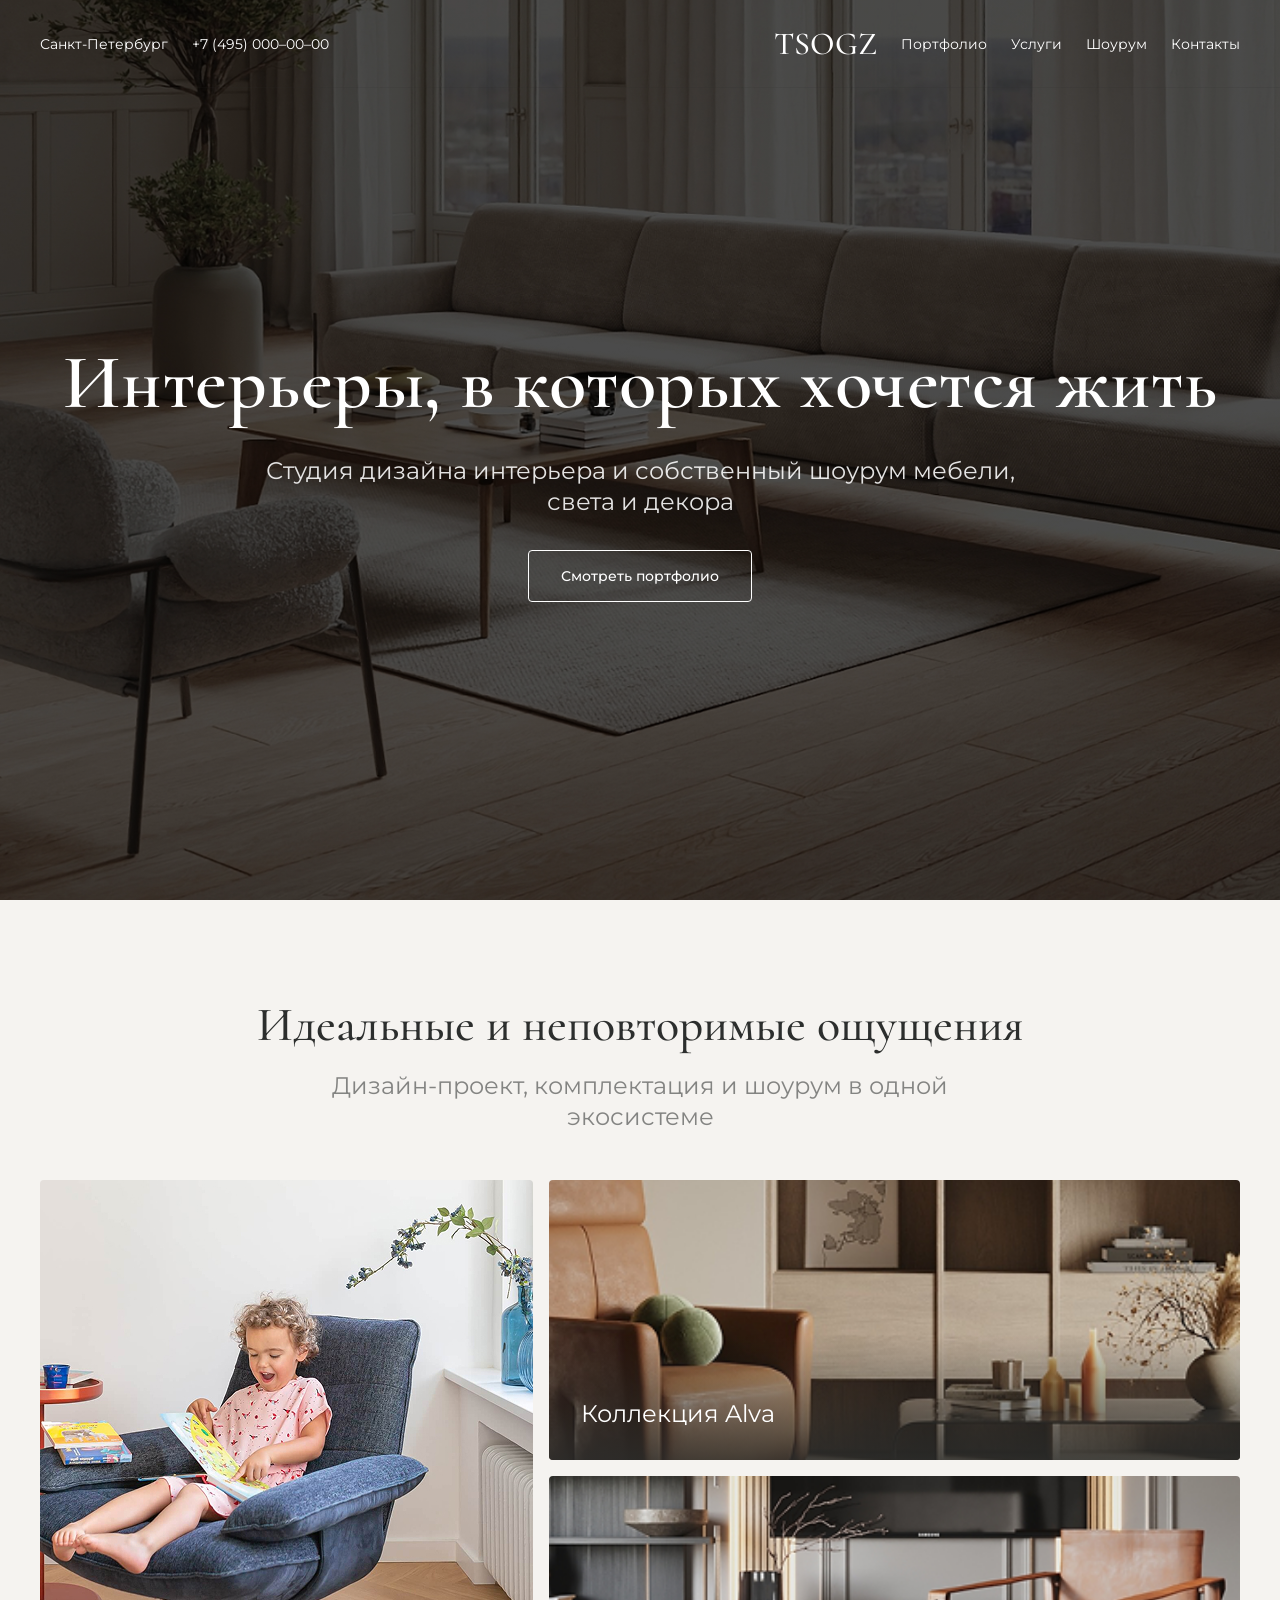
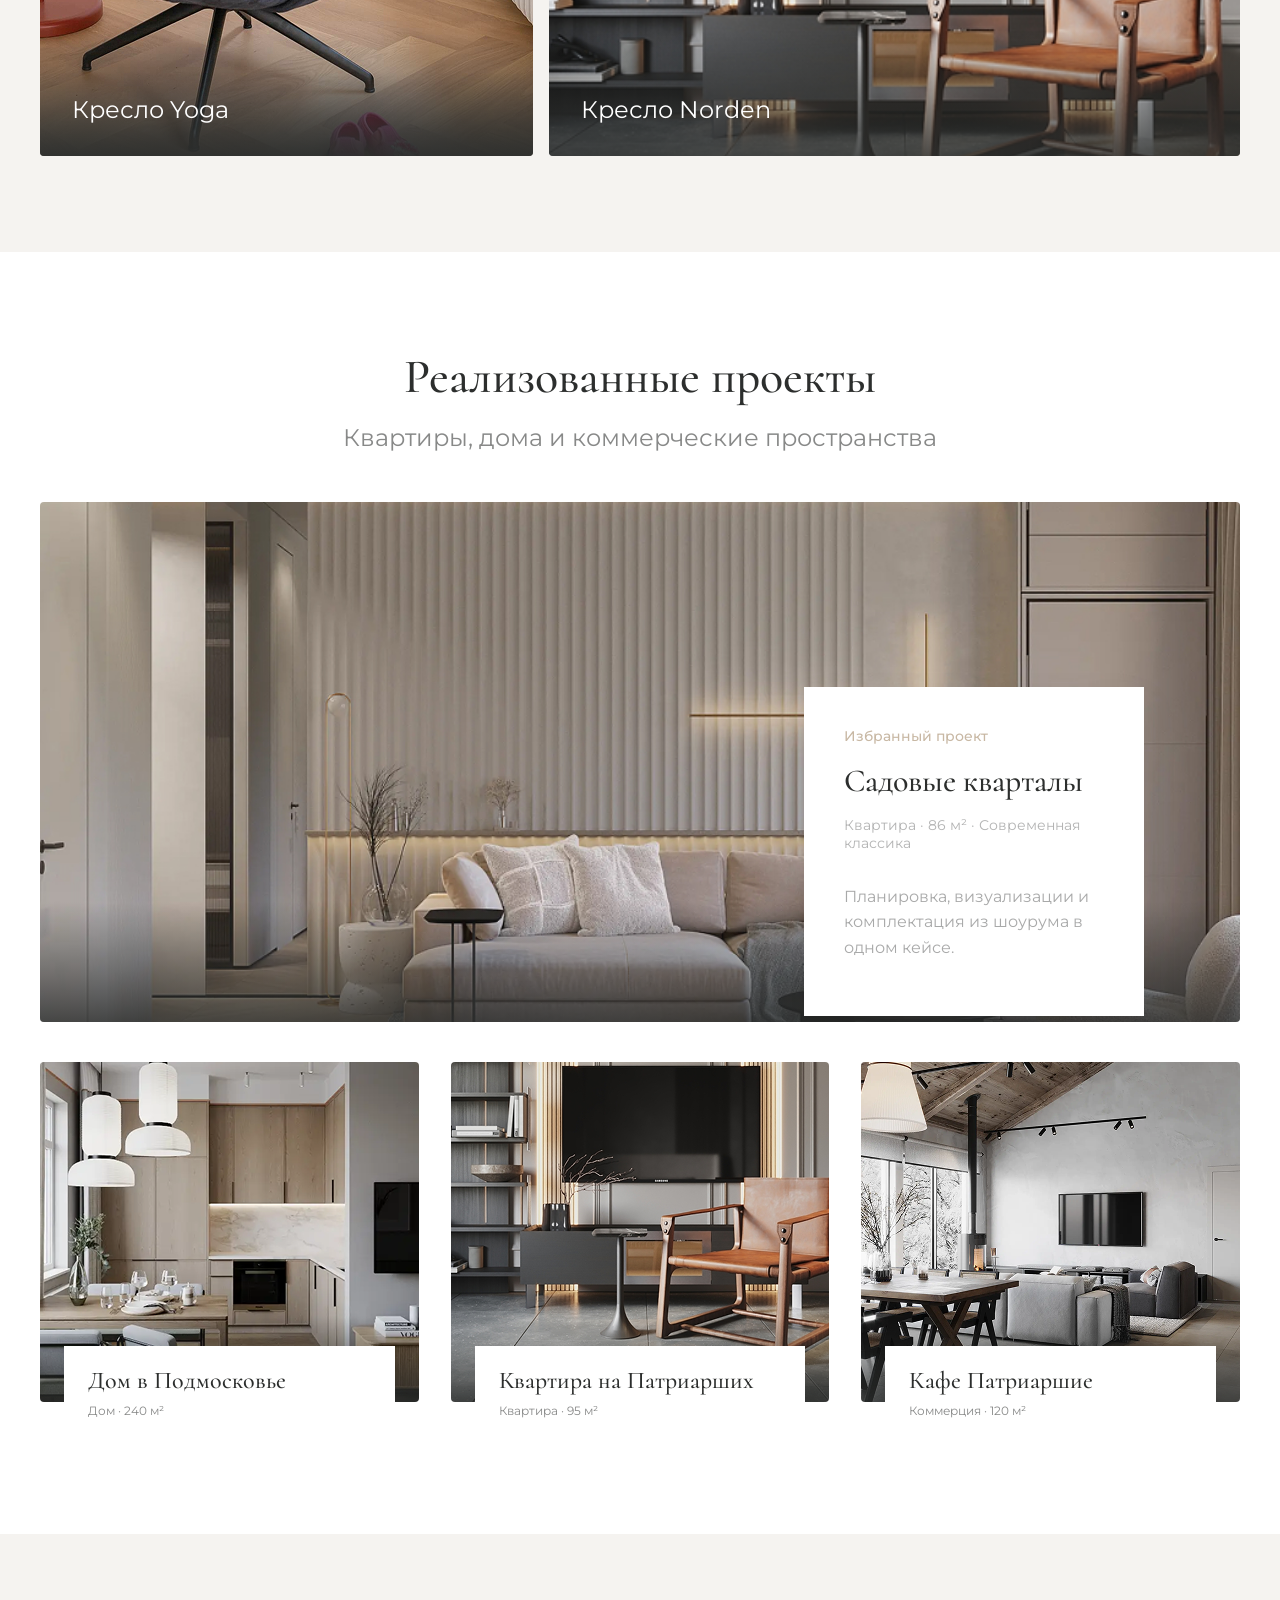
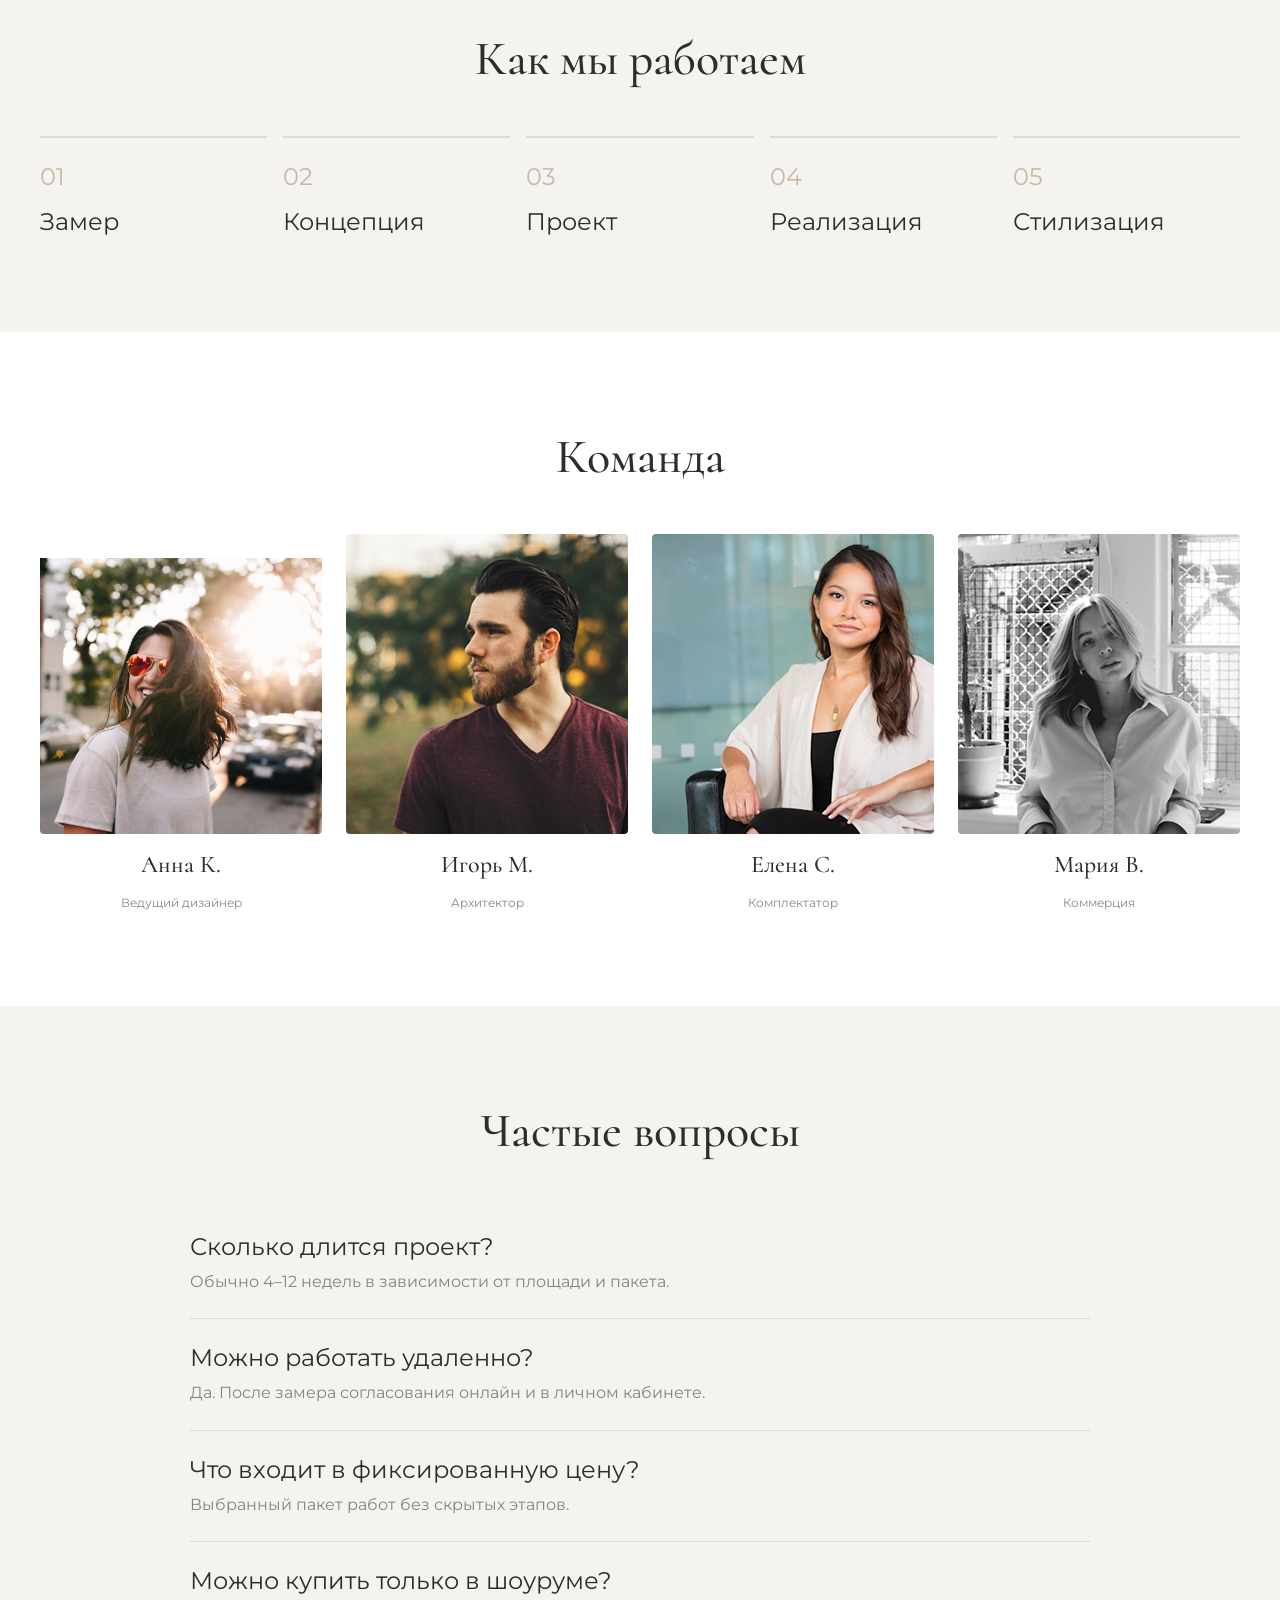
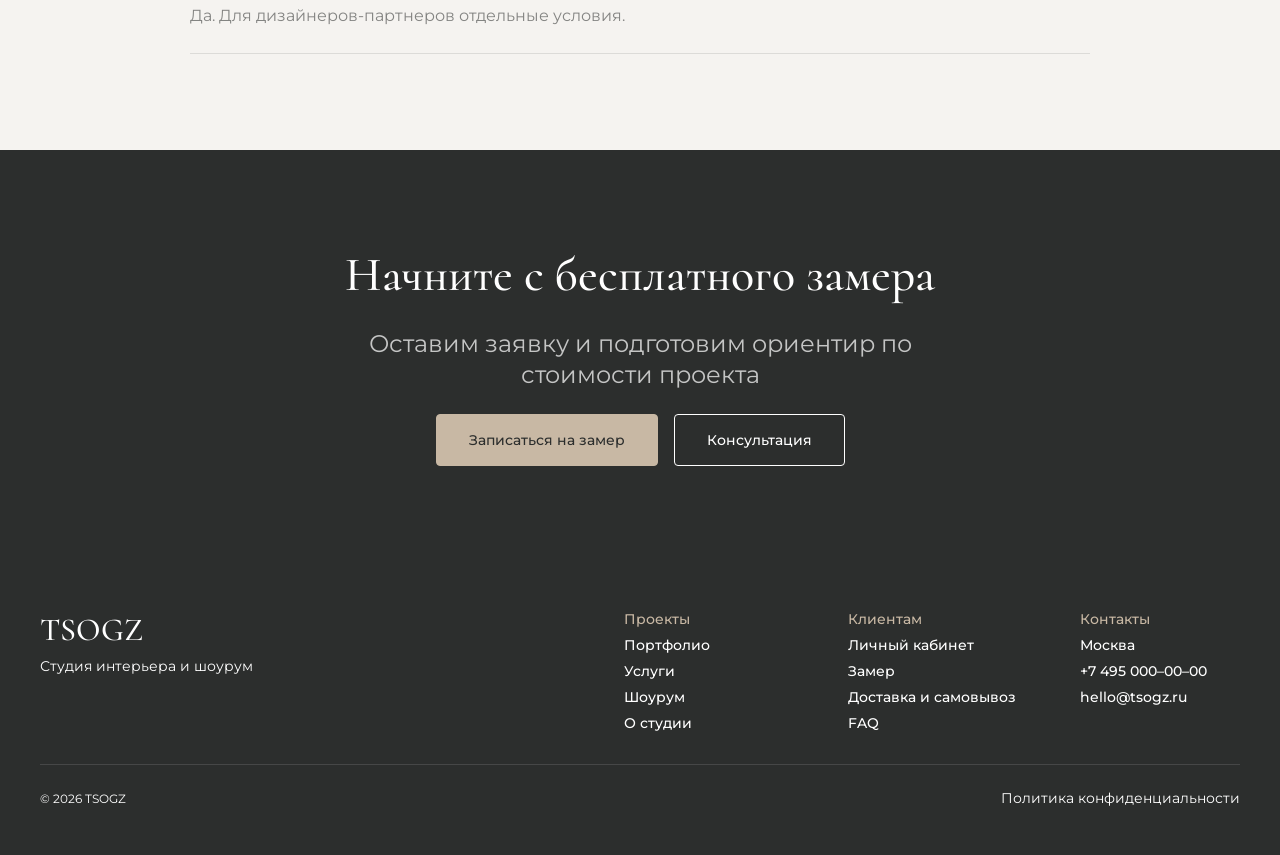
==== commit e9bd418a: "feat&style: add assets in pages, url in style, db schema and seed update" ====
--- a/Front/Pages/index.html
+++ b/Front/Pages/index.html
@@ -43,16 +43,16 @@
       </div>
       <div class="gallery">
         <div class="gallery-tile tall">
-          <img src="https://placehold.co/548x576" alt="Кресло Yoga">
+          <img src="/Assets/Photo (1).jpg" alt="Кресло Yoga">
           <div class="tile-caption">Кресло Yoga</div>
         </div>
         <div class="gallery-col">
           <div class="gallery-tile">
-            <img src="https://placehold.co/780x272" alt="Коллекция Alva">
+            <img src="/Assets/Photo (8).png" alt="Коллекция Alva">
             <div class="tile-caption">Коллекция Alva</div>
           </div>
           <div class="gallery-tile">
-            <img src="https://placehold.co/780x272" alt="Кресло Norden">
+            <img src="/Assets/Photo (4).png" alt="Кресло Norden">
             <div class="tile-caption">Кресло Norden</div>
           </div>
         </div>
@@ -68,7 +68,7 @@
       </div>
 
       <div class="featured-project">
-        <img src="https://placehold.co/980x520" alt="Садовые кварталы">
+        <img src="/Assets/Photo.jpg" alt="Садовые кварталы">
         <div class="featured-card">
           <span class="eyebrow">Избранный проект</span>
           <h3>Садовые кварталы</h3>
@@ -80,7 +80,7 @@
       <div class="project-grid">
         <div class="project-card">
           <div class="project-thumb">
-            <img src="https://placehold.co/432x340" alt="Дом в Подмосковье">
+            <img src="/Assets/Photo (3).png" alt="Дом в Подмосковье">
           </div>
           <div class="project-label">
             <h4>Дом в Подмосковье</h4>
@@ -89,7 +89,7 @@
         </div>
         <div class="project-card">
           <div class="project-thumb">
-            <img src="https://placehold.co/432x340" alt="Квартира на Патриарших">
+            <img src="/Assets/Photo (4).png" alt="Квартира на Патриарших">
           </div>
           <div class="project-label">
             <h4>Квартира на Патриарших</h4>
@@ -98,7 +98,7 @@
         </div>
         <div class="project-card">
           <div class="project-thumb">
-            <img src="https://placehold.co/432x340" alt="Кафе Патриаршие">
+            <img src="/Assets/Photo (5).png" alt="Кафе Патриаршие">
           </div>
           <div class="project-label">
             <h4>Кафе Патриаршие</h4>
@@ -146,22 +146,22 @@
       </div>
       <div class="team">
         <div class="team-member">
-          <div class="team-photo"><img src="https://placehold.co/322x300" alt="Анна К."></div>
+          <div class="team-photo"><img src="/Assets/Frame.png" alt="Анна К."></div>
           <h4>Анна К.</h4>
           <span class="role">Ведущий дизайнер</span>
         </div>
         <div class="team-member">
-          <div class="team-photo"><img src="https://placehold.co/322x300" alt="Игорь М."></div>
+          <div class="team-photo"><img src="/Assets/Frame (1).png" alt="Игорь М."></div>
           <h4>Игорь М.</h4>
           <span class="role">Архитектор</span>
         </div>
         <div class="team-member">
-          <div class="team-photo"><img src="https://placehold.co/322x300" alt="Елена С."></div>
+          <div class="team-photo"><img src="/Assets/Frame (2).png" alt="Елена С."></div>
           <h4>Елена С.</h4>
           <span class="role">Комплектатор</span>
         </div>
         <div class="team-member">
-          <div class="team-photo"><img src="https://placehold.co/322x300" alt="Мария В."></div>
+          <div class="team-photo"><img src="/Assets/Frame (3).png" alt="Мария В."></div>
           <h4>Мария В.</h4>
           <span class="role">Коммерция</span>
         </div>
--- a/Front/Pages/styles.css
+++ b/Front/Pages/styles.css
@@ -193,7 +193,7 @@
 .page-home .nav-toggle { display:none; }
 .page-home .hero { position:relative; min-height:100vh; display:flex; align-items:center; justify-content:center; padding:140px 40px 96px; background:
       linear-gradient(rgba(0,0,0,.4), rgba(0,0,0,.4)),
-      url('https://placehold.co/1440x1024') center/cover no-repeat; }
+      url(/Assets/Hero.jpg) center/cover no-repeat; }
 .page-home .hero-inner { max-width:1200px; display:flex; flex-direction:column; align-items:center; gap:32px; text-align:center; }
 .page-home .hero-inner h1 { margin:0; font-family:var(--serif); font-weight:600; font-size:clamp(40px, 6vw, 96px); line-height:1.05; letter-spacing:0.5px; color:var(--text-inverse); }
 .page-home .hero-inner p { margin:0; max-width:820px; font-size:clamp(16px, 2vw, 24px); line-height:1.3; color:var(--text-inverse); opacity:.88; }
@@ -298,7 +298,7 @@
 /* .btn gets one extra declaration here on top of the shared base above */
 .page-services .page-hero { padding:48px 48px; display:flex; flex-direction:column; gap:12px; background:
       linear-gradient(rgba(0,0,0,.4), rgba(0,0,0,.4)),
-      url('https://placehold.co/1440x257') center/cover no-repeat; }
+      url(/Assets/Intro.png) center/cover no-repeat; }
 .page-services .page-hero h1 { margin:12px 0 0; font-family:var(--serif); font-weight:500; font-size:clamp(32px,5vw,48px); color:var(--text-inverse); }
 .page-services .page-hero p { margin:0; max-width:640px; font-size:16px; line-height:1.6; color:var(--text-inverse); }
 .page-services .pricing { padding:48px 40px 96px; }
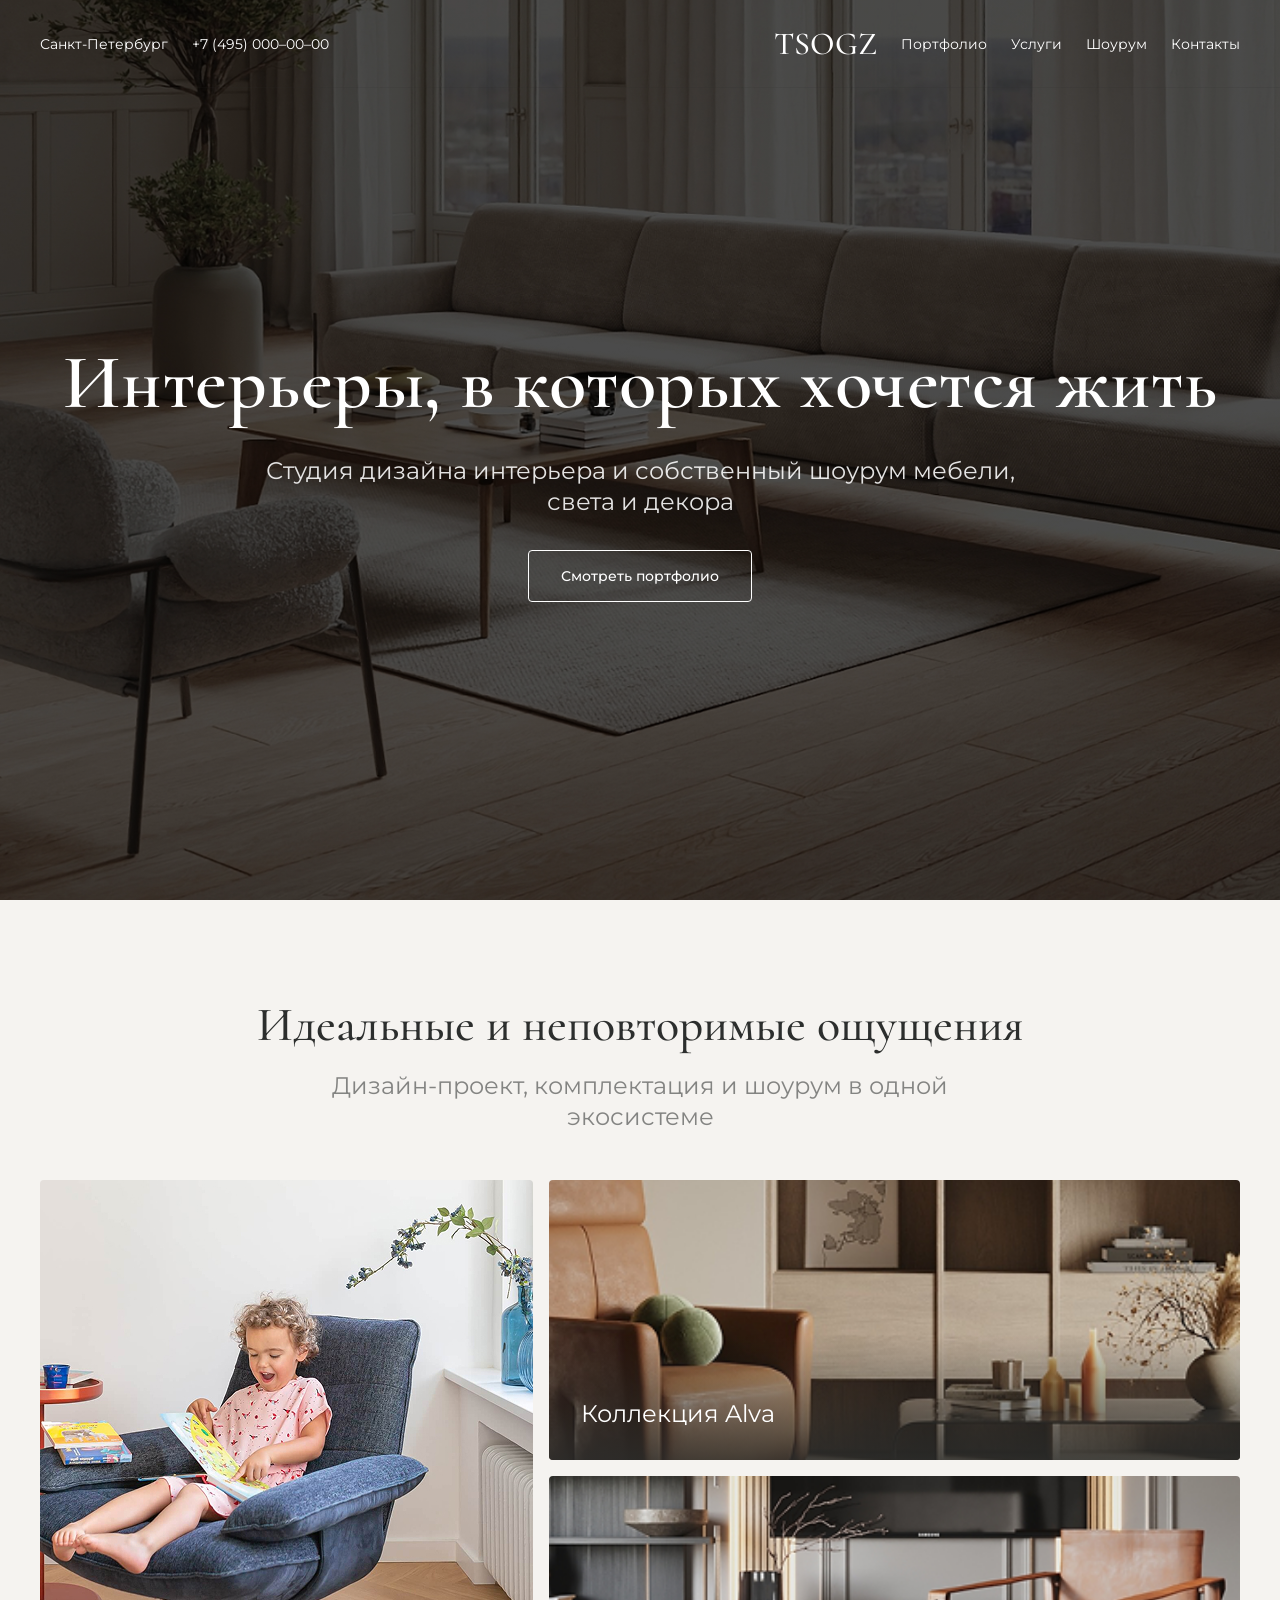
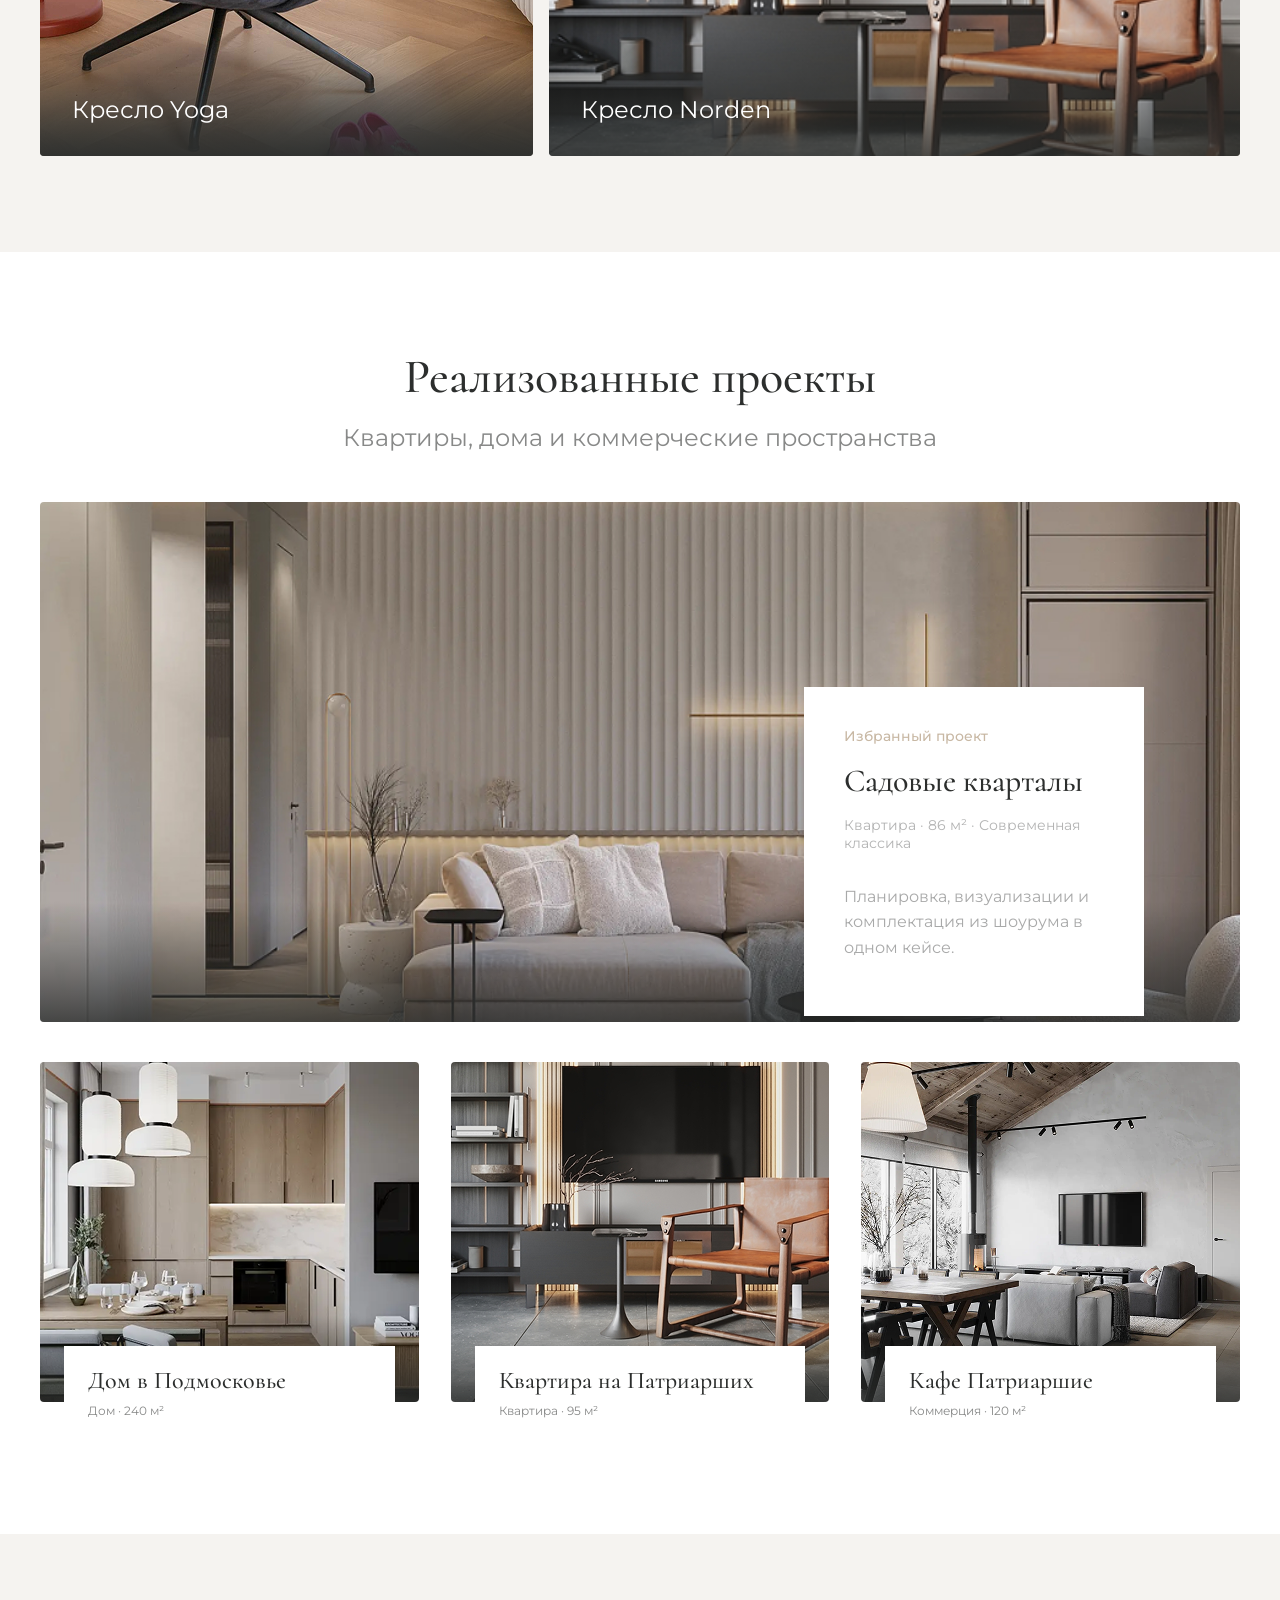
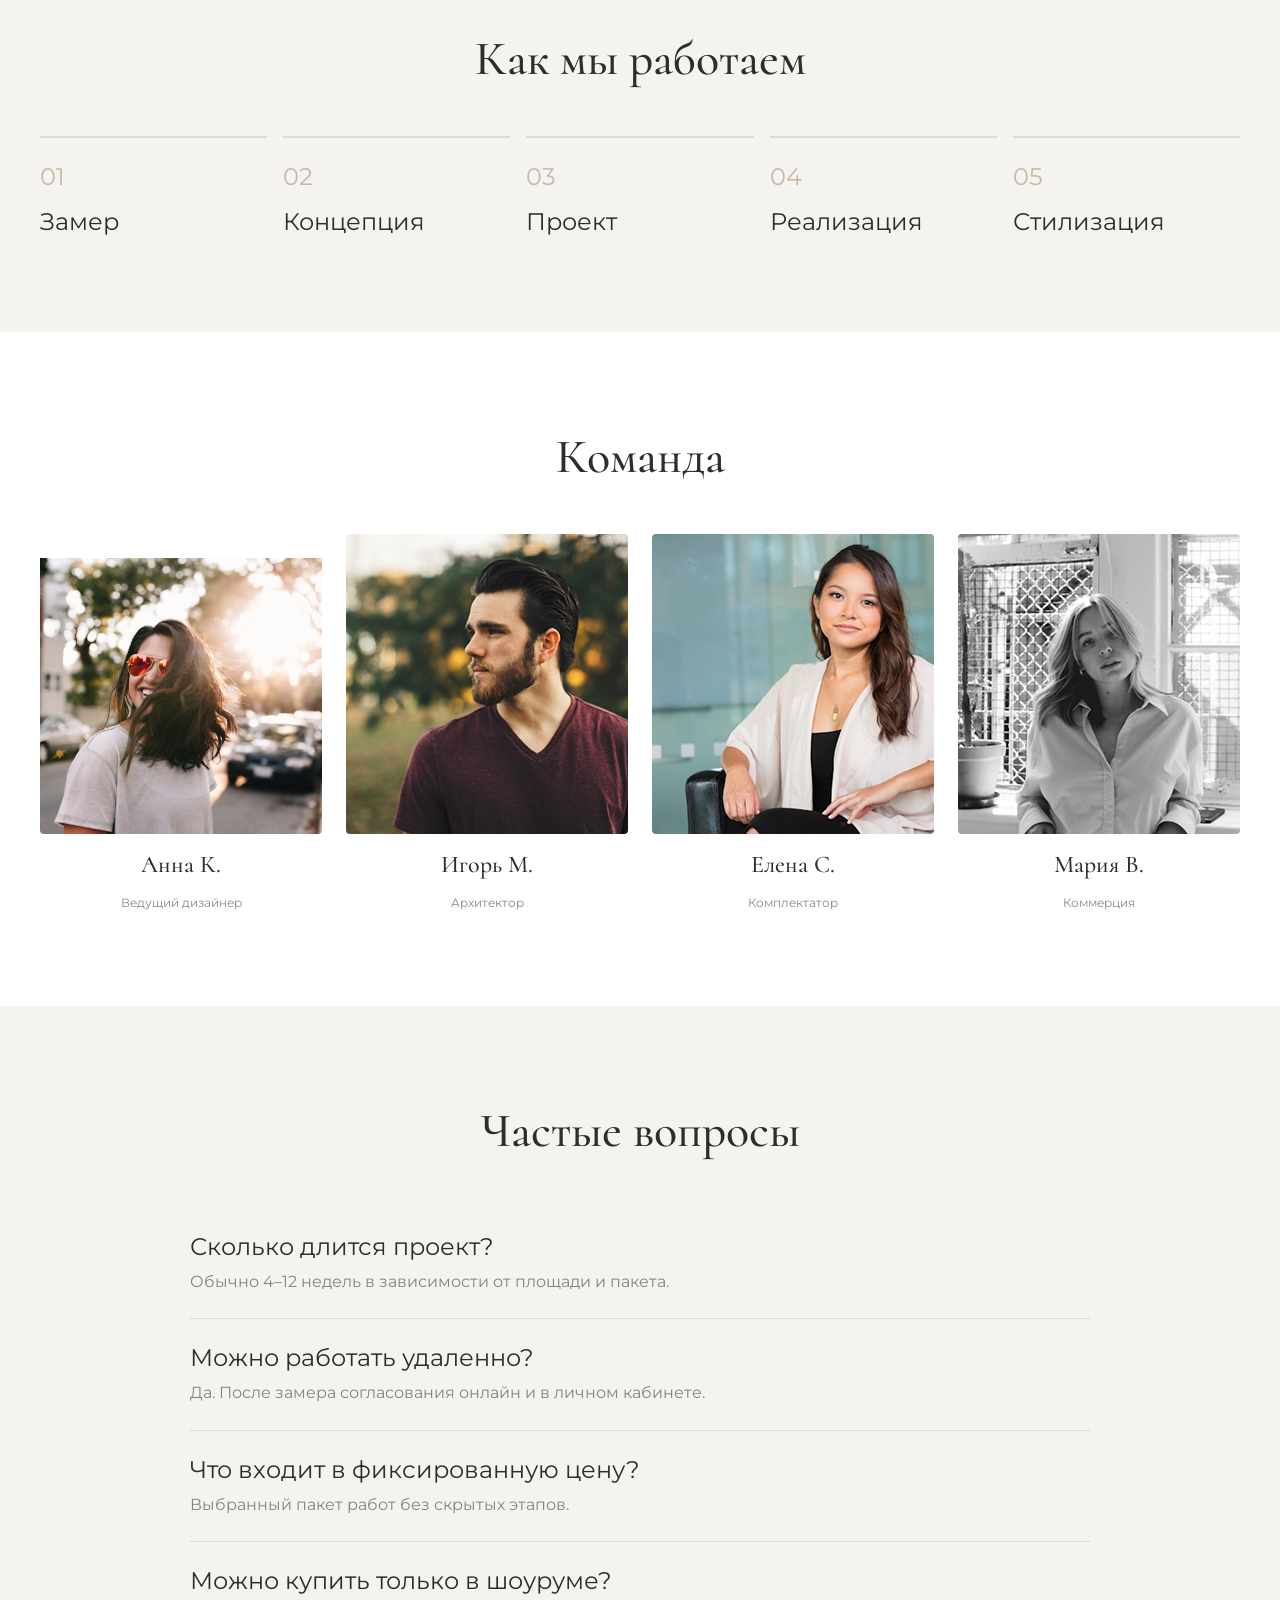
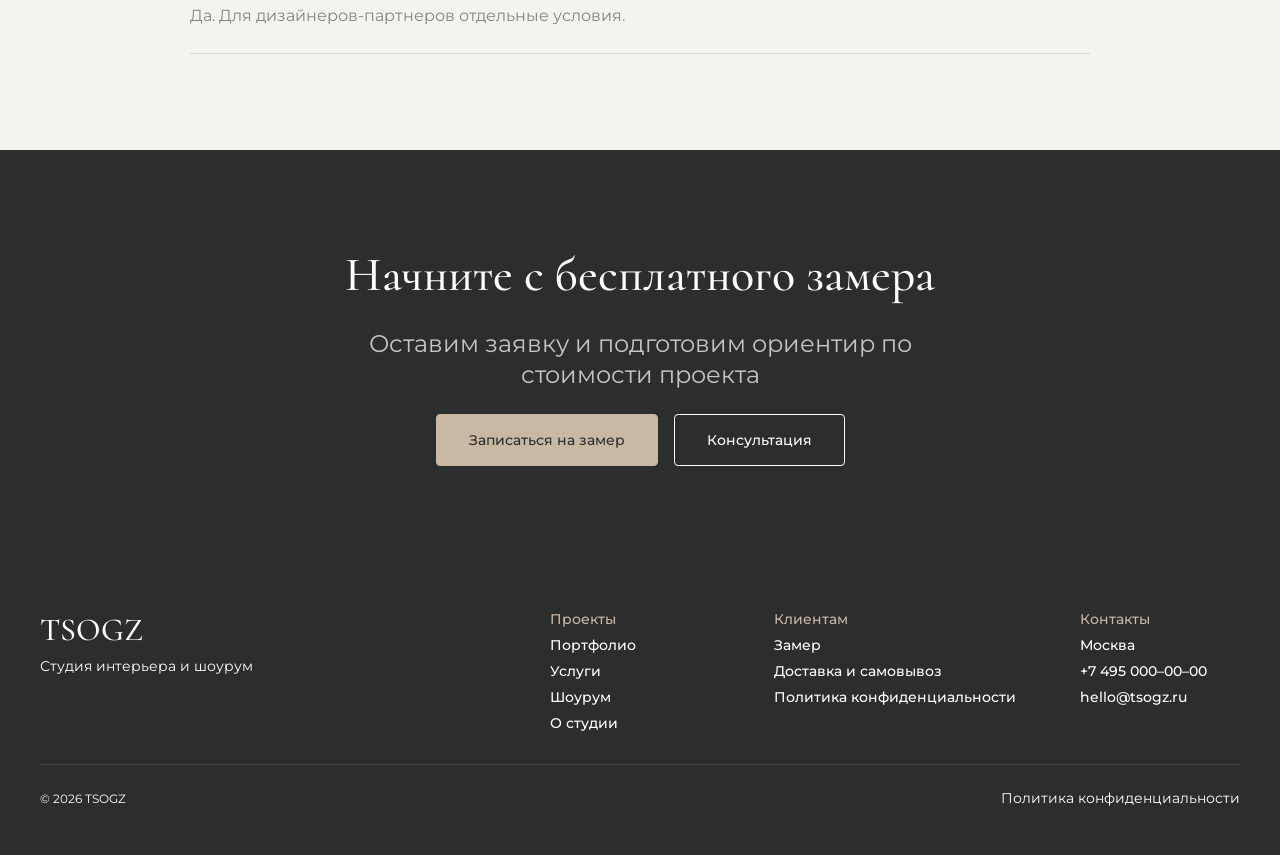
==== commit 7f55c5e1: "fix: update moves to pages by click interctive text or button" ====
--- a/Front/Pages/index.html
+++ b/Front/Pages/index.html
@@ -19,10 +19,10 @@
       </div>
       <div class="logo">TSOGZ</div>
       <nav class="header-nav">
-        <a href="#portfolio">Портфолио</a>
-        <a href="#services">Услуги</a>
-        <a href="#showroom">Шоурум</a>
-        <a href="#contacts">Контакты</a>
+        <a href="portfolio.html">Портфолио</a>
+        <a href="services.html">Услуги</a>
+        <a href="showroom.html">Шоурум</a>
+        <a href="contacts.html">Контакты</a>
       </nav>
     </div>
   </header>
@@ -31,7 +31,7 @@
     <div class="hero-inner">
       <h1>Интерьеры, в которых хочется жить</h1>
       <p>Студия дизайна интерьера и собственный шоурум мебели, света и декора</p>
-      <a href="#portfolio" class="btn btn-outline-light">Смотреть портфолио</a>
+      <a href="portfolio.html" class="btn btn-outline-light">Смотреть портфолио</a>
     </div>
   </section>
 
@@ -200,8 +200,8 @@
       <h2>Начните с бесплатного замера</h2>
       <p>Оставим заявку и подготовим ориентир по стоимости проекта</p>
       <div class="cta-buttons">
-        <a href="#" class="btn btn-fill">Записаться на замер</a>
-        <a href="#contacts" class="btn btn-outline-light">Консультация</a>
+        <a href="request.html#request-form" class="btn btn-fill">Записаться на замер</a>
+        <a href="contacts.html#contact-form" class="btn btn-outline-light">Консультация</a>
       </div>
     </div>
   </section>
@@ -216,17 +216,16 @@
         <div class="footer-columns">
           <div class="footer-col">
             <span class="col-title">Проекты</span>
-            <a href="#portfolio">Портфолио</a>
-            <a href="#services">Услуги</a>
-            <a href="#showroom">Шоурум</a>
-            <a href="#">О студии</a>
+            <a href="portfolio.html">Портфолио</a>
+            <a href="services.html">Услуги</a>
+            <a href="showroom.html">Шоурум</a>
+            <a href="about.html">О студии</a>
           </div>
           <div class="footer-col">
             <span class="col-title">Клиентам</span>
-            <a href="#">Личный кабинет</a>
-            <a href="#">Замер</a>
+            <a href="request.html#request-form">Замер</a>
             <a href="delivery.html">Доставка и самовывоз</a>
-            <a href="#">FAQ</a>
+            <a href="privacy.html">Политика конфиденциальности</a>
           </div>
           <div class="footer-col">
             <span class="col-title">Контакты</span>
@@ -238,7 +237,7 @@
       </div>
       <div class="footer-bottom">
         <span>© 2026 TSOGZ</span>
-        <a href="#">Политика конфиденциальности</a>
+        <a href="privacy.html">Политика конфиденциальности</a>
       </div>
     </div>
   </footer>
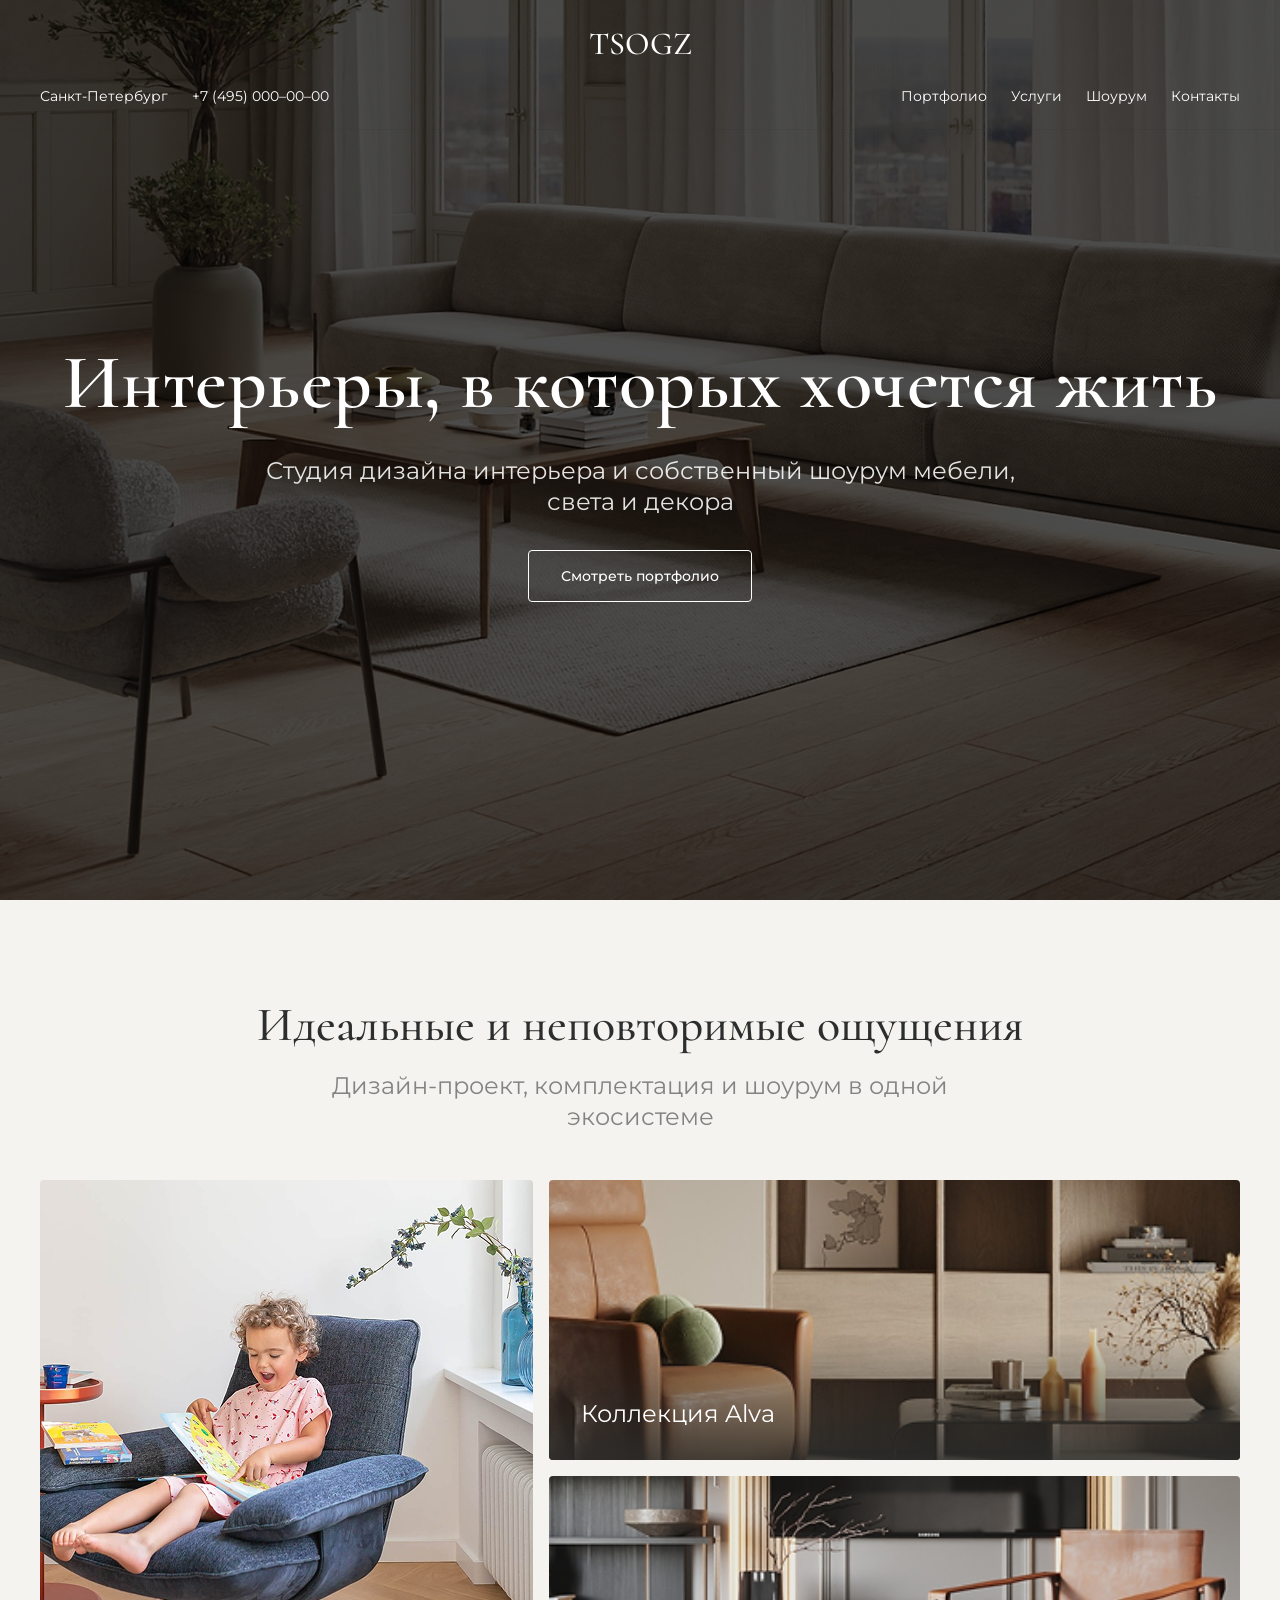
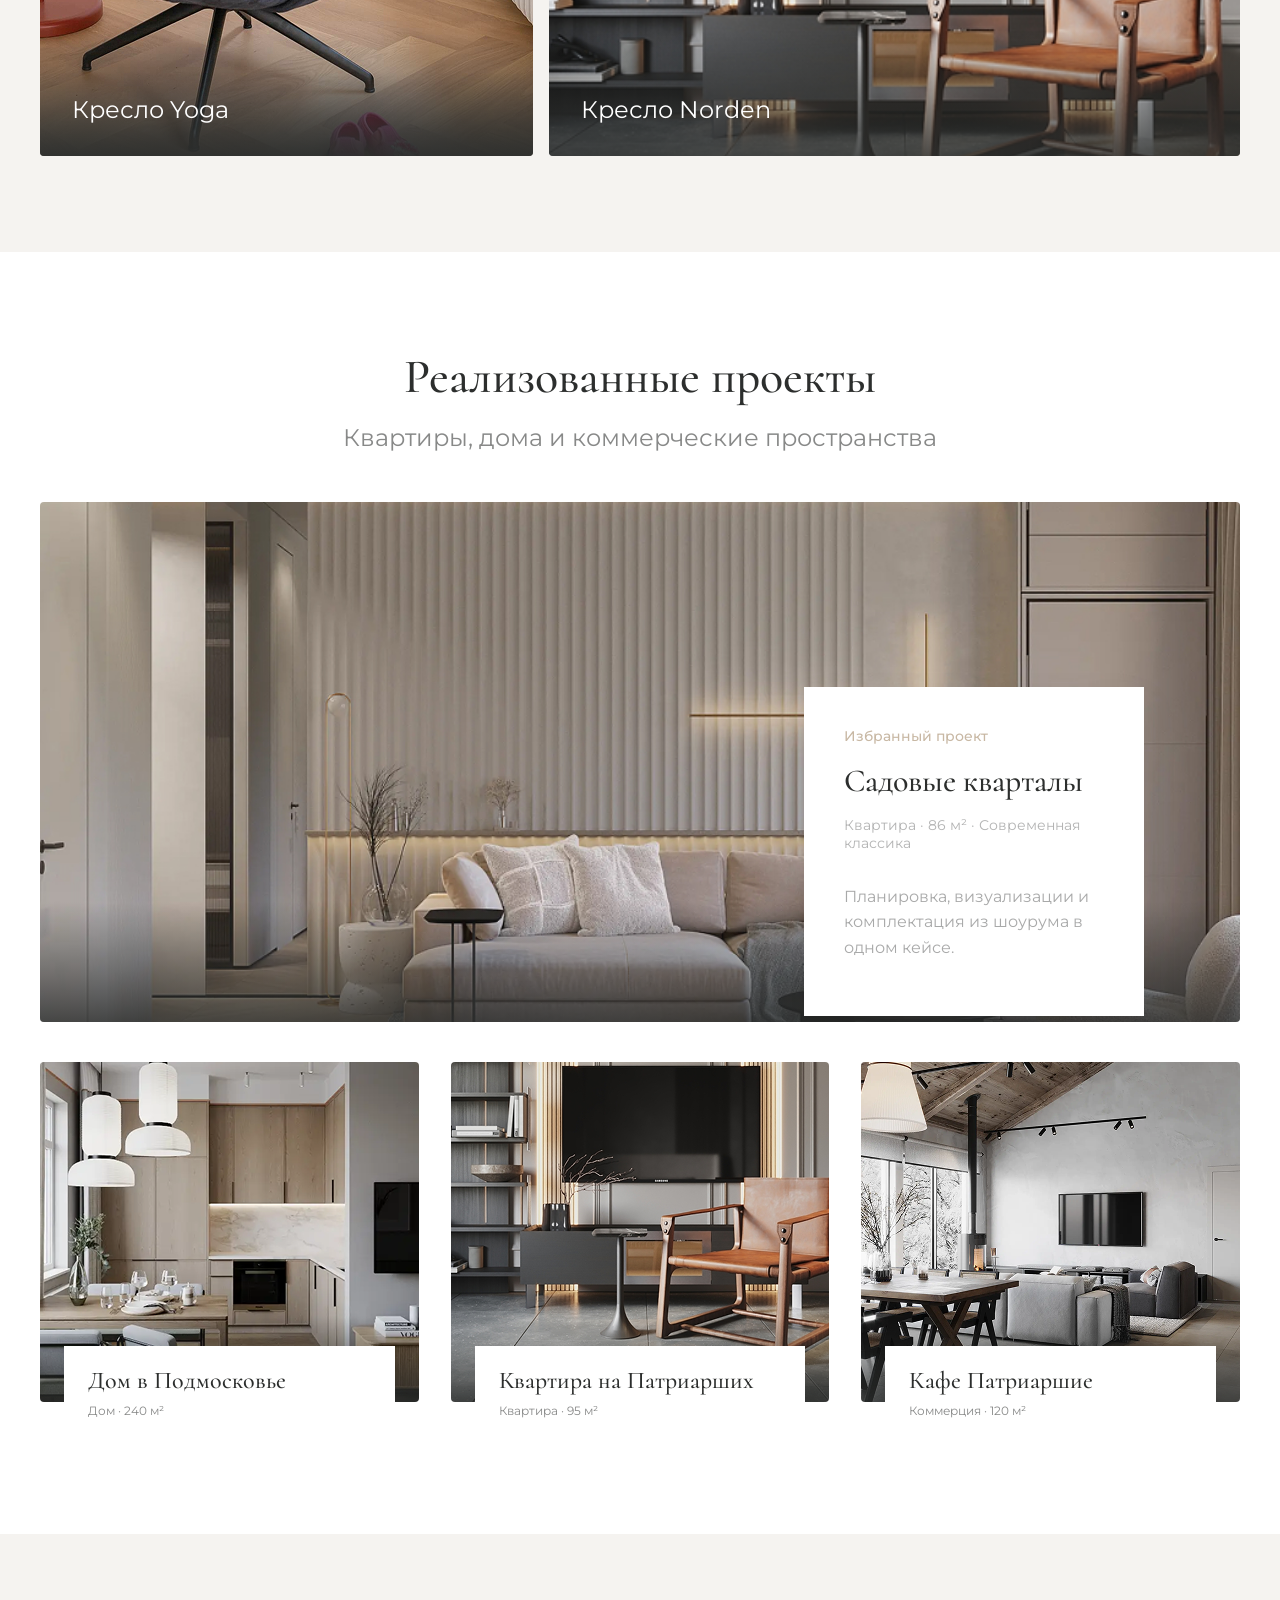
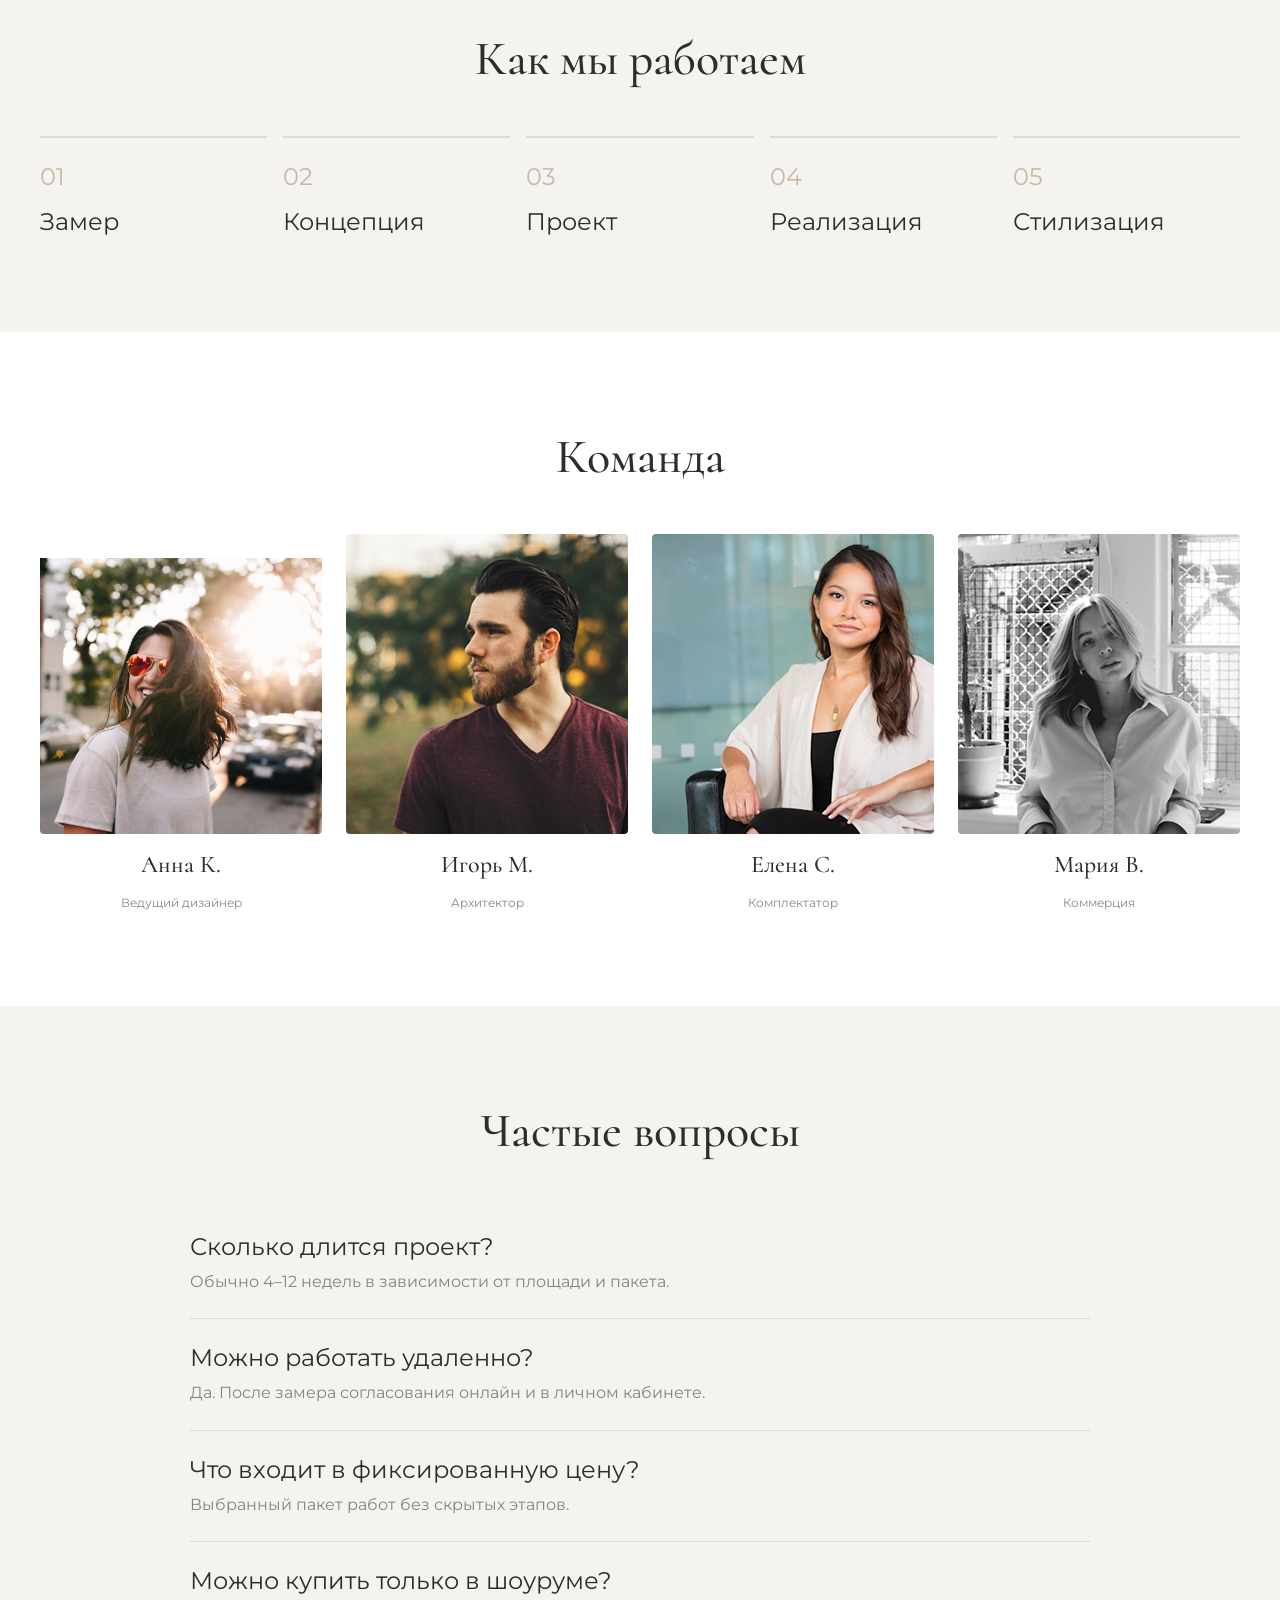
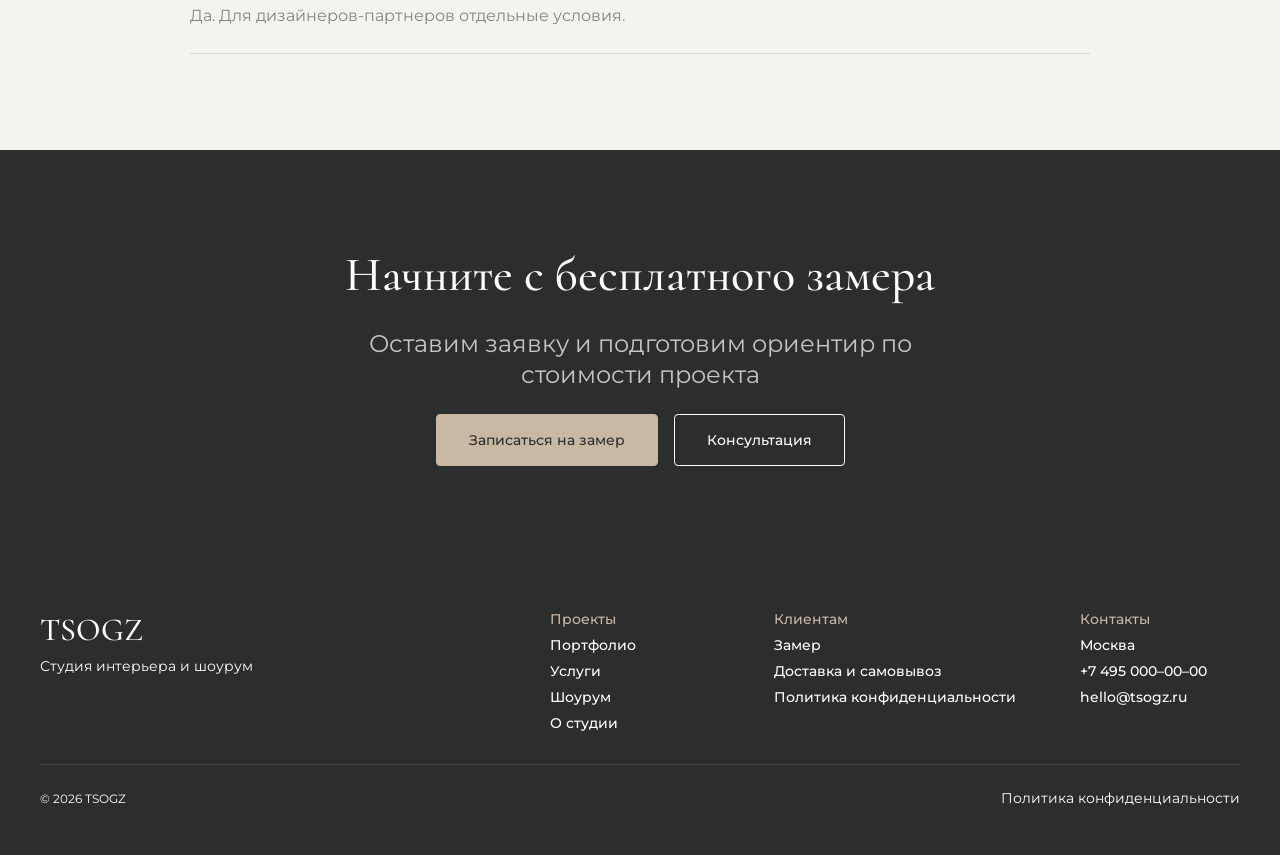
==== commit 044b498f: "style: add menu-mobile" ====
--- a/Front/Pages/index.html
+++ b/Front/Pages/index.html
@@ -11,13 +11,17 @@
 </head>
 <body class="tpl-b page-home hero-page">
 
-  <header class="site-header">
-    <div class="container">
+<header class="site-header">
+  <div class="container">
+    <button type="button" class="nav-toggle" id="nav-toggle" aria-label="Открыть меню" aria-expanded="false" aria-controls="mobile-menu">
+      <span></span><span></span><span></span>
+    </button>
+    <div class="logo">TSOGZ</div>
+    <div class="mobile-menu" id="mobile-menu">
       <div class="header-meta">
         <span>Санкт-Петербург</span>
         <span>+7 (495) 000–00–00</span>
       </div>
-      <div class="logo">TSOGZ</div>
       <nav class="header-nav">
         <a href="portfolio.html">Портфолио</a>
         <a href="services.html">Услуги</a>
@@ -25,7 +29,8 @@
         <a href="contacts.html">Контакты</a>
       </nav>
     </div>
-  </header>
+  </div>
+</header>
 
   <section class="hero">
     <div class="hero-inner">
@@ -242,5 +247,7 @@
     </div>
   </footer>
 
+<script src="js/mobile-menu.js"></script>
+
 </body>
 </html>
--- a/Front/Pages/styles.css
+++ b/Front/Pages/styles.css
@@ -1,51 +1,3 @@
-/* ============================================================
-   TSOGZ — unified stylesheet
-   ------------------------------------------------------------
-   HOW THIS FILE IS ORGANISED
-   This file merges two page "families" that were originally
-   built separately, so nothing about how any page looks has
-   changed by combining them:
-
-   FAMILY A (already used this external stylesheet):
-     request.html, showroom.html, about.html, contacts.html,
-     privacy.html, product-yoga.html
-   -> kept 100% verbatim below, untouched.
-
-   FAMILY B (previously had their own inline <style> blocks,
-   now wired to this file instead):
-     index.html, project.html, services.html, delivery.html,
-     portfolio.html
-   -> scoped under body.tpl-b so nothing here can collide with
-      Family A's rules of the same name (.btn, .logo, .eyebrow,
-      .container, etc. all exist in both families with slightly
-      different values).
-
-   Within Family B, the header/footer/buttons/CTA banner are
-   genuinely identical across all 5 pages and are written once
-   (the header additionally has a "hero" variant for the two
-   pages whose header floats over a full-bleed photo). Anything
-   that is specific to a single page (hero copy, pricing table,
-   gallery grid, etc.) — including that page's own @media rules
-   — lives under that page's own body class (.page-home,
-   .page-project, .page-services, .page-delivery,
-   .page-portfolio), so editing one page's layout or its mobile
-   behaviour can never affect another page.
-
-   <body> tags now carry these classes:
-     index.html        -> tpl-b page-home
-     project.html       -> tpl-b page-project
-     services.html       -> tpl-b page-services
-     delivery.html       -> tpl-b page-delivery
-     portfolio.html       -> tpl-b page-portfolio
-     request.html         -> (unchanged)
-     showroom.html         -> (unchanged)
-     about.html           -> (unchanged)
-     contacts.html         -> (unchanged)
-     privacy.html          -> (unchanged)
-     product-yoga.html      -> (unchanged)
-   ============================================================ */
-
-/* ---------- Universal reset (identical intent in both families) ---------- */
 * { box-sizing: border-box; }
 html { scroll-behavior: smooth; }
 
@@ -53,20 +5,6 @@
   * { animation: none !important; transition: none !important; }
 }
 
-/* ============================================================
-   FAMILY B — shared tokens, base reset, header, footer,
-   buttons, CTA banner and breadcrumb
-   (index.html, project.html, services.html, delivery.html,
-   portfolio.html)
-   ============================================================ */
-
-/* ---- tokens ----
-   Scoped to body.tpl-b so they never change Family A's
-   --border-subtle / --text-muted values (Family A uses a
-   different alpha for both). Everything else Family B needs
-   (--bg-soft, --bg-dark, --text-primary, --text-inverse,
-   --brand-accent) already matches Family A's :root exactly,
-   so it's reused from there rather than duplicated. */
 body.tpl-b {
   --bg-canvas: #ffffff;
   --serif: 'Cormorant', serif;
@@ -75,10 +13,6 @@
   --border-subtle: rgba(44, 46, 45, .12);
 }
 
-/* ---- base reset ----
-   Also re-affirms a few properties that Family A's own base
-   reset sets globally (line-height, p margin, heading font),
-   so those never leak through onto a Family B page. */
 body.tpl-b {
   margin: 0;
   background: var(--bg-canvas);
@@ -93,26 +27,28 @@
 body.tpl-b :focus-visible { outline: revert; outline-offset: revert; }
 body.tpl-b a { color: inherit; text-decoration: none; }
 body.tpl-b img { display: block; width: 100%; height: 100%; object-fit: cover; }
-/* .container is byte-identical to Family A's .container, so it is
-   reused as-is; only the mobile padding tweak is Family-B specific
-   and lives inside each page's own @media block below. */
-
-/* ---- header ----
-   Two variants: a static in-flow header (services/delivery/
-   portfolio) and a header that floats over a full-bleed photo
-   with light text (home/project, tagged .hero-page). */
+
 body.tpl-b .site-header { padding: 24px 0; }
+body.tpl-b:not(.hero-page) .site-header { border-bottom: 1px solid var(--border-subtle); }
 body.tpl-b.hero-page .site-header { position: absolute; top: 0; left: 0; right: 0; z-index: 10; padding: 24px 0; }
-body.tpl-b .site-header .container { display: flex; align-items: center; justify-content: space-between; gap: 24px; }
-body.tpl-b .header-meta { display: flex; align-items: center; gap: 24px; font-size: 14px; }
+body.tpl-b .site-header .container {
+  display: grid;
+  grid-template-columns: 1fr auto 1fr;
+  align-items: center;
+  gap: 24px;
+}
+body.tpl-b .header-meta { grid-column: 1; justify-self: start; display: flex; align-items: center; gap: 24px; font-size: 14px; }
 body.tpl-b.hero-page .header-meta { color: var(--text-inverse); }
-body.tpl-b .logo { font-family: var(--serif); font-size: 32px; font-weight: 500; }
+body.tpl-b .logo { grid-column: 2; justify-self: center; font-family: var(--serif); font-size: 32px; font-weight: 500; }
 body.tpl-b.hero-page .logo { color: var(--text-inverse); }
-body.tpl-b .header-nav { display: flex; align-items: center; gap: 24px; font-size: 14px; }
+body.tpl-b .header-nav { grid-column: 3; justify-self: end; display: flex; align-items: center; gap: 24px; font-size: 14px; }
 body.tpl-b.hero-page .header-nav { color: var(--text-inverse); }
 body.tpl-b .header-nav a.active { opacity: .5; }
-
-/* ---- footer (identical across all 5 pages) ---- */
+body.tpl-b .nav-toggle { display: none; grid-column: 1; justify-self: start; }
+body.tpl-b.hero-page .nav-toggle span { background: var(--text-inverse); }
+body.tpl-b .mobile-menu { display: contents; }
+body.tpl-b:not(.hero-page) .site-header { position: relative; }
+
 body.tpl-b footer { background: var(--bg-dark); color: var(--text-inverse); padding: 48px 0; }
 body.tpl-b .footer-top { display: flex; justify-content: space-between; align-items: flex-start; flex-wrap: wrap; gap: 40px; padding-bottom: 32px; }
 body.tpl-b .footer-brand { display: flex; flex-direction: column; gap: 8px; }
@@ -124,8 +60,6 @@
 body.tpl-b .footer-bottom { display: flex; justify-content: space-between; align-items: center; flex-wrap: wrap; gap: 12px; padding-top: 24px; border-top: 1px solid rgba(255,255,255,.12); font-size: 12px; }
 body.tpl-b .footer-bottom a { font-size: 14px; }
 
-/* ---- buttons (shared base; a couple of pages add one extra
-   declaration on top, see their own page section) ---- */
 body.tpl-b .btn { display: inline-flex; align-items: center; justify-content: center; padding: 16px 32px; border-radius: 4px; font-size: 14px; font-weight: 500; cursor: pointer; transition: opacity .15s ease; }
 body.tpl-b .btn:hover { opacity: .7; }
 body.page-home .btn:hover { opacity: .8; }
@@ -133,11 +67,6 @@
 body.tpl-b .btn-outline-dark { border: 1px solid var(--text-primary); color: var(--text-primary); background: transparent; }
 body.tpl-b .btn-fill { background: var(--brand-accent); color: var(--text-primary); border: 1px solid var(--brand-accent); }
 
-/* ---- CTA banner ----
-   Home relies on a page-wide `section{padding:96px 0}` rule
-   (see its own section) so it doesn't need the padding here;
-   the other three pages don't have that generic rule and need
-   it declared directly. */
 body.tpl-b .cta { background: var(--bg-dark); color: var(--text-inverse); text-align: center; }
 body.page-project .cta, body.page-services .cta, body.page-portfolio .cta { padding: 96px 0; }
 body.tpl-b .cta-inner { display: flex; flex-direction: column; align-items: center; gap: 24px; }
@@ -145,9 +74,6 @@
 body.tpl-b .cta p { margin: 0; max-width: 560px; font-size: clamp(16px, 2vw, 24px); line-height: 1.3; opacity: .72; }
 body.tpl-b .cta-buttons { display: flex; gap: 16px; flex-wrap: wrap; justify-content: center; }
 
-/* ---- breadcrumb (project/services use one text style over a
-   dark hero; delivery/portfolio use another over a light one —
-   both share the same layout) ---- */
 body.tpl-b .breadcrumb { display: flex; align-items: center; gap: 8px; font-size: 14px; }
 body.page-project .breadcrumb, body.page-services .breadcrumb { color: var(--text-inverse); }
 body.page-portfolio .breadcrumb { margin-bottom: 12px; }
@@ -155,13 +81,9 @@
 body.tpl-b .breadcrumb .muted { color: var(--brand-accent); }
 body.tpl-b .breadcrumb .current { color: var(--text-primary); }
 
-/* ---- small shared bits reused by more than one Family-B page ---- */
 body.tpl-b .eyebrow { font-size: 14px; font-weight: 500; }
 body.page-home .eyebrow, body.page-project .eyebrow, body.page-services .eyebrow { color: var(--brand-accent); }
 
-/* "Избранный проект" card: home and portfolio share almost all
-   of this, differing only in the margin-right / meta / desc
-   details noted per page below. */
 body.tpl-b .featured-project { position: relative; border-radius: 4px; overflow: hidden; min-height: 520px; display: flex; align-items: center; }
 body.tpl-b .featured-project img { position: absolute; inset: 0; }
 body.page-portfolio .featured-project { margin-bottom: 64px; }
@@ -174,9 +96,6 @@
 body.page-home .featured-card .desc { opacity: .64; }
 body.page-portfolio .featured-card .meta { font-size: 12px; }
 
-/* "Портфолио"/"Доставка" page intro: same purpose, different
-   layout on each page, so only the shared heading typography is
-   pulled out here. */
 body.tpl-b .page-intro h1 { font-family: var(--serif); font-weight: 500; font-size: clamp(32px, 5vw, 48px); }
 body.page-delivery .page-intro h1 { margin: 12px 0 0; }
 body.page-portfolio .page-intro h1 { margin: 0 0 12px; }
@@ -184,13 +103,38 @@
 
 @media (max-width: 600px) {
   body.tpl-b .container { padding: 0 20px; }
-  body.tpl-b .header-nav { display: none; }
-  body.tpl-b .header-meta { display: none; }
+  body.tpl-b .nav-toggle { display: inline-flex; }
+  body.tpl-b .mobile-menu {
+    display: none;
+    position: absolute;
+    top: 100%;
+    left: 0;
+    right: 0;
+    background: #fff;
+    flex-direction: column;
+    gap: 16px;
+    padding: 20px;
+    box-shadow: 0 12px 24px rgba(0, 0, 0, 0.12);
+    z-index: 20;
+  }
+  body.tpl-b .mobile-menu.is-open { display: flex; }
+  body.tpl-b .mobile-menu .header-meta,
+  body.tpl-b .mobile-menu .header-nav {
+    grid-column: auto;
+    justify-self: auto;
+    display: flex;
+    flex-direction: column;
+    align-items: flex-start;
+    gap: 12px;
+    color: var(--text-primary);
+  }
   body.tpl-b .footer-top { flex-direction: column; }
-}
-
-/* ---------- Home / index.html (page-home) ---------- */
-.page-home .nav-toggle { display:none; }
+  body.tpl-b .cta-buttons { flex-direction: column; width: 100%; }
+  body.tpl-b .cta-buttons .btn { width: 100%; }
+  body.page-delivery .help-buttons { flex-direction: column; width: 100%; }
+  body.page-delivery .help-buttons .btn { width: 100%; }
+}
+
 .page-home .hero { position:relative; min-height:100vh; display:flex; align-items:center; justify-content:center; padding:140px 40px 96px; background:
       linear-gradient(rgba(0,0,0,.4), rgba(0,0,0,.4)),
       url(/Assets/Hero.jpg) center/cover no-repeat; }
@@ -230,7 +174,6 @@
 .page-home .faq-item h3 { margin:0; font-weight:400; font-size:24px; }
 .page-home .faq-item p { margin:0; font-size:16px; line-height:1.6; opacity:.56; }
 @media (max-width: 960px) {
-  .page-home .header-nav { display:none; }
   .page-home .gallery { grid-template-columns:1fr; }
   .page-home .project-grid { grid-template-columns:1fr; }
   .page-home .process { grid-template-columns:repeat(2, 1fr); }
@@ -238,17 +181,13 @@
   .page-home .featured-card { margin:0 5%; }
 }
 @media (max-width: 600px) {
-  .page-home .container { padding:0 20px; }
   .page-home section { padding:64px 0; }
   .page-home .hero { padding:120px 20px 64px; }
-  .page-home .header-meta { display:none; }
   .page-home .process { grid-template-columns:1fr; }
   .page-home .team { grid-template-columns:1fr; }
-  .page-home .footer-top { flex-direction:column; }
   .page-home .footer-columns { gap:32px; }
 }
 
-/* ---------- Project detail / project.html (page-project) ---------- */
 .page-project .project-hero { position:relative; min-height:720px; display:flex; align-items:center; padding:140px 48px 64px; background:
       linear-gradient(rgba(0,0,0,.4), rgba(0,0,0,.4)),
       url('https://placehold.co/1440x720') center/cover no-repeat; }
@@ -284,7 +223,7 @@
 @media (max-width:960px) {
   .page-project .about-project { padding:32px 24px 96px; }
   .page-project .about-img-main { width:100%; }
-  .page-project .about-img-secondary { position:static; width:60%; margin-top:16px; }
+  .page-project .about-img-secondary { position:static; width:100%; margin-top:16px; }
   .page-project .about-card { margin:24px 0 0; max-width:100%; }
   .page-project .related-grid { grid-template-columns:1fr; }
   .page-project .gallery-pair { grid-template-columns:1fr; }
@@ -294,8 +233,6 @@
   .page-project .project-hero { padding:120px 20px 48px; }
 }
 
-/* ---------- Services / services.html (page-services) ---------- */
-/* .btn gets one extra declaration here on top of the shared base above */
 .page-services .page-hero { padding:48px 48px; display:flex; flex-direction:column; gap:12px; background:
       linear-gradient(rgba(0,0,0,.4), rgba(0,0,0,.4)),
       url(/Assets/Intro.png) center/cover no-repeat; }
@@ -315,8 +252,8 @@
 .page-services .pricing-cta { flex:0 0 180px; display:flex; align-items:flex-end; justify-content:flex-end; }
 .page-services .showroom-promo { padding:96px 80px; }
 .page-services .promo-wrap { position:relative; max-width:1280px; margin:0 auto; }
-.page-services .promo-img-main { width:64%; height:520px; border-radius:2px; overflow:hidden; margin-top:40px; }
-.page-services .promo-img-secondary { position:absolute; width:33%; max-width:380px; height:300px; right:0; top:0; border-radius:2px; overflow:hidden; }
+.page-services .promo-img-main { position:absolute; width:33%; max-width:380px; height:300px; right:0; top:0; border-radius:2px; overflow:hidden; }
+.page-services .promo-img-secondary { width:64%; height:520px; border-radius:2px; overflow:hidden; margin-top:40px; }
 .page-services .promo-card { position:relative; z-index:2; max-width:400px; margin-left:auto; margin-top:-200px; margin-right:4%; background:var(--bg-canvas); box-shadow:0 16px 32px rgba(0,0,0,.1); padding:40px; display:flex; flex-direction:column; gap:16px; }
 .page-services .promo-card h3 { margin:0; font-family:var(--serif); font-weight:500; font-size:32px; }
 .page-services .promo-card p { margin:0; font-size:16px; line-height:1.6; color:var(--text-muted); max-width:320px; }
@@ -324,17 +261,18 @@
 @media (max-width:960px) {
   .page-services .pricing-cta { justify-content:flex-start; }
   .page-services .showroom-promo { padding:64px 24px; }
-  .page-services .promo-img-main { width:100%; }
-  .page-services .promo-img-secondary { position:static; width:60%; margin-top:16px; }
+  .page-services .promo-img-main { position:static; width:100%; margin-top:16px; }
+  .page-services .promo-img-secondary { width:100%; }
   .page-services .promo-card { margin:24px 0 0; max-width:100%; }
 }
 @media (max-width:600px) {
   .page-services .pricing { padding:24px 20px 64px; }
   .page-services .page-hero { padding:32px 20px; }
+  .page-services .promo-img-main,
+  .page-services .promo-img-secondary { width:100%; max-width:none; }
 }
 body.page-services .btn { white-space: nowrap; }
 
-/* ---------- Delivery / delivery.html (page-delivery) ---------- */
 .page-delivery .block { padding:64px 40px 96px 48px; }
 .page-delivery .block-inner { max-width:1200px; }
 .page-delivery .block h2 { margin:0 0 32px; font-family:var(--serif); font-weight:500; font-size:32px; }
@@ -357,9 +295,7 @@
   .page-delivery .info-grid { gap:24px; }
 }
 
-/* ---------- Portfolio / portfolio.html (page-portfolio) ---------- */
-/* .btn gets one extra declaration here on top of the shared base above */
-.page-portfolio .filters { display:flex; justify-content:center; flex-wrap:wrap; gap:8px; padding-bottom:48px; }
+.page-portfolio .filters { display:flex; justify-content:flex-start; flex-wrap:wrap; gap:8px; padding-bottom:48px; }
 .page-portfolio .filter-btn { padding:16px 32px; border-radius:4px; font-size:14px; font-weight:500; cursor:pointer; border:1px solid var(--text-primary); background:transparent; color:var(--text-primary); }
 .page-portfolio .filter-btn.active { background:var(--bg-dark); border-color:var(--bg-dark); color:var(--text-inverse); }
 .page-portfolio .project-list { display:flex; flex-direction:column; gap:32px; padding-bottom:32px; }
@@ -375,21 +311,12 @@
   .page-portfolio .project-row { grid-template-columns:1fr; }
   .page-portfolio .featured-card { margin:0 5%; }
 }
+@media (max-width:600px) {
+  .page-portfolio .filter-btn { padding:12px 20px; }
+}
 body.page-portfolio .btn { align-self: flex-start; }
 body.page-portfolio .page-intro { padding: 48px 0; }
 body.page-delivery .page-intro { background: var(--bg-soft); padding: 48px 40px 48px 48px; display: flex; flex-direction: column; gap: 12px; }
-
-/* ============================================================
-   FAMILY A — request.html, showroom.html, about.html,
-   contacts.html, privacy.html, product-yoga.html
-   (verbatim copy of the original shared styles.css — nothing
-   below this line has been changed)
-   ============================================================ */
-
-/* ============================================================
-   TSOGZ — shared styles
-   Fonts: Cormorant (display) / Montserrat (UI + body)
-   ============================================================ */
 
 :root {
   --text-primary: #2C2E2D;
@@ -451,8 +378,6 @@
   * { animation: none !important; transition: none !important; }
 }
 
-/* ---------- Header ---------- */
-
 .site-header {
   border-bottom: 1px solid var(--border-subtle);
 }
@@ -461,23 +386,26 @@
   max-width: var(--max-width);
   margin: 0 auto;
   padding: 24px 40px;
-  display: flex;
+  display: grid;
+  grid-template-columns: 1fr auto 1fr;
   align-items: center;
-  justify-content: space-between;
   gap: 24px;
 }
 
 .header-meta {
+  grid-column: 1;
+  justify-self: start;
   display: flex;
   align-items: center;
   gap: 24px;
   font-size: 14px;
-  flex: 1;
 }
 
 .header-meta a { white-space: nowrap; }
 
 .logo {
+  grid-column: 2;
+  justify-self: center;
   font-family: var(--font-display);
   font-size: 32px;
   font-weight: 500;
@@ -485,16 +413,37 @@
 }
 
 .main-nav {
-  display: flex;
-  justify-content: flex-end;
+  grid-column: 3;
+  justify-self: end;
+  display: flex;
   gap: 24px;
-  flex: 1;
   font-size: 14px;
 }
 
 .main-nav a:hover { color: var(--brand-accent); }
 
-/* ---------- Page hero ---------- */
+.nav-toggle {
+  display: none;
+  grid-column: 1;
+  justify-self: start;
+  width: 28px;
+  height: 20px;
+  padding: 0;
+  border: none;
+  background: none;
+  cursor: pointer;
+  flex-direction: column;
+  justify-content: space-between;
+}
+.nav-toggle span {
+  display: block;
+  height: 2px;
+  width: 100%;
+  background: var(--text-primary);
+  border-radius: 1px;
+}
+.mobile-menu { display: contents; }
+.site-header { position: relative; }
 
 .page-hero {
   padding: 48px 40px 64px 48px;
@@ -554,8 +503,6 @@
   line-height: 1.6;
   max-width: 640px;
 }
-
-/* ---------- Buttons ---------- */
 
 .btn {
   display: inline-flex;
@@ -600,8 +547,6 @@
   flex-wrap: wrap;
 }
 
-/* ---------- Contacts page ---------- */
-
 .contacts {
   padding: 96px 40px;
   display: flex;
@@ -681,8 +626,6 @@
   color: var(--text-muted);
   font-size: 16px;
 }
-
-/* ---------- Forms ---------- */
 
 .field {
   display: flex;
@@ -765,8 +708,6 @@
   color: var(--text-inverse);
 }
 
-/* ---------- Get-in-touch band (contacts page) ---------- */
-
 .contact-band {
   background: var(--bg-soft);
   padding: 96px 40px;
@@ -799,8 +740,6 @@
   flex-direction: column;
   gap: 24px;
 }
-
-/* ---------- CTA banner ---------- */
 
 .cta-banner {
   background: var(--bg-dark);
@@ -822,8 +761,6 @@
   max-width: 640px;
 }
 
-/* ---------- Footer ---------- */
-
 .site-footer {
   background: var(--bg-dark);
   color: var(--text-inverse);
@@ -888,8 +825,6 @@
 }
 
 .footer-privacy a:hover { color: var(--brand-accent); }
-
-/* ---------- Request page: process + form ---------- */
 
 .request-layout {
   background: var(--bg-soft);
@@ -945,8 +880,6 @@
 
 .request-form-card h2 { font-size: 32px; }
 
-/* ---------- Privacy policy ---------- */
-
 .policy {
   max-width: 860px;
   margin: 0 auto;
@@ -969,19 +902,17 @@
   line-height: 1.6;
 }
 
-/* ---------- Filter chips (showroom) ---------- */
-
 .filter-bar {
   padding: 0 40px 48px;
   display: flex;
-  justify-content: center;
+  justify-content: flex-start;
 }
 
 .filter-row {
   display: flex;
   gap: 8px;
   flex-wrap: wrap;
-  justify-content: center;
+  justify-content: flex-start;
 }
 
 .filter-chip {
@@ -1001,8 +932,6 @@
   color: var(--text-inverse);
 }
 
-/* ---------- Featured collection ---------- */
-
 .featured-collection {
   padding: 0 40px 64px;
   max-width: var(--max-width);
@@ -1050,8 +979,6 @@
   max-width: 320px;
 }
 
-/* ---------- Product grid ---------- */
-
 .product-section {
   max-width: var(--max-width);
   margin: 0 auto;
@@ -1091,8 +1018,6 @@
   justify-content: center;
 }
 
-/* ---------- Partner band (showroom) ---------- */
-
 .partner-band {
   background: var(--bg-soft);
   padding: 64px 40px;
@@ -1118,8 +1043,6 @@
   font-size: 16px;
   line-height: 1.6;
 }
-
-/* ---------- Product detail page ---------- */
 
 .product-detail {
   max-width: var(--max-width);
@@ -1238,8 +1161,6 @@
 .info-band--soft { background: var(--bg-soft); }
 .info-band--white { background: #fff; }
 
-/* ---------- About page ---------- */
-
 .about-section {
   padding: 64px 48px 96px;
   display: flex;
@@ -1294,11 +1215,7 @@
 
 .geo-item h3 { font-size: 24px; }
 
-/* ---------- Responsive ---------- */
-
 @media (max-width: 900px) {
-  .header-inner { flex-wrap: wrap; row-gap: 12px; }
-  .main-nav { justify-content: flex-start; flex-wrap: wrap; }
   .contacts,
   .request-layout {
     flex-direction: column;
@@ -1337,4 +1254,35 @@
   .info-band,
   .related-products,
   .product-detail { padding-left: 20px; padding-right: 20px; }
+  .nav-toggle { display: inline-flex; }
+  .mobile-menu {
+    display: none;
+    position: absolute;
+    top: 100%;
+    left: 0;
+    right: 0;
+    background: #fff;
+    flex-direction: column;
+    gap: 16px;
+    padding: 20px;
+    box-shadow: 0 12px 24px rgba(0, 0, 0, 0.12);
+    z-index: 20;
+  }
+  .mobile-menu.is-open { display: flex; }
+  .mobile-menu .header-meta,
+  .mobile-menu .main-nav {
+    grid-column: auto;
+    justify-self: auto;
+    display: flex;
+    flex-direction: column;
+    align-items: flex-start;
+    gap: 12px;
+  }
+  .filter-bar { padding-left: 20px; padding-right: 20px; }
+  .filter-chip { padding: 12px 20px; }
+  .btn-row { flex-direction: column; width: 100%; }
+  .btn-row .btn { width: 100%; }
+  .featured-card .btn { width: 100%; }
+  .contact-band form button[type="submit"] { width: 100%; }
+  .request-form-card form button[type="submit"] { width: 100%; }
 }
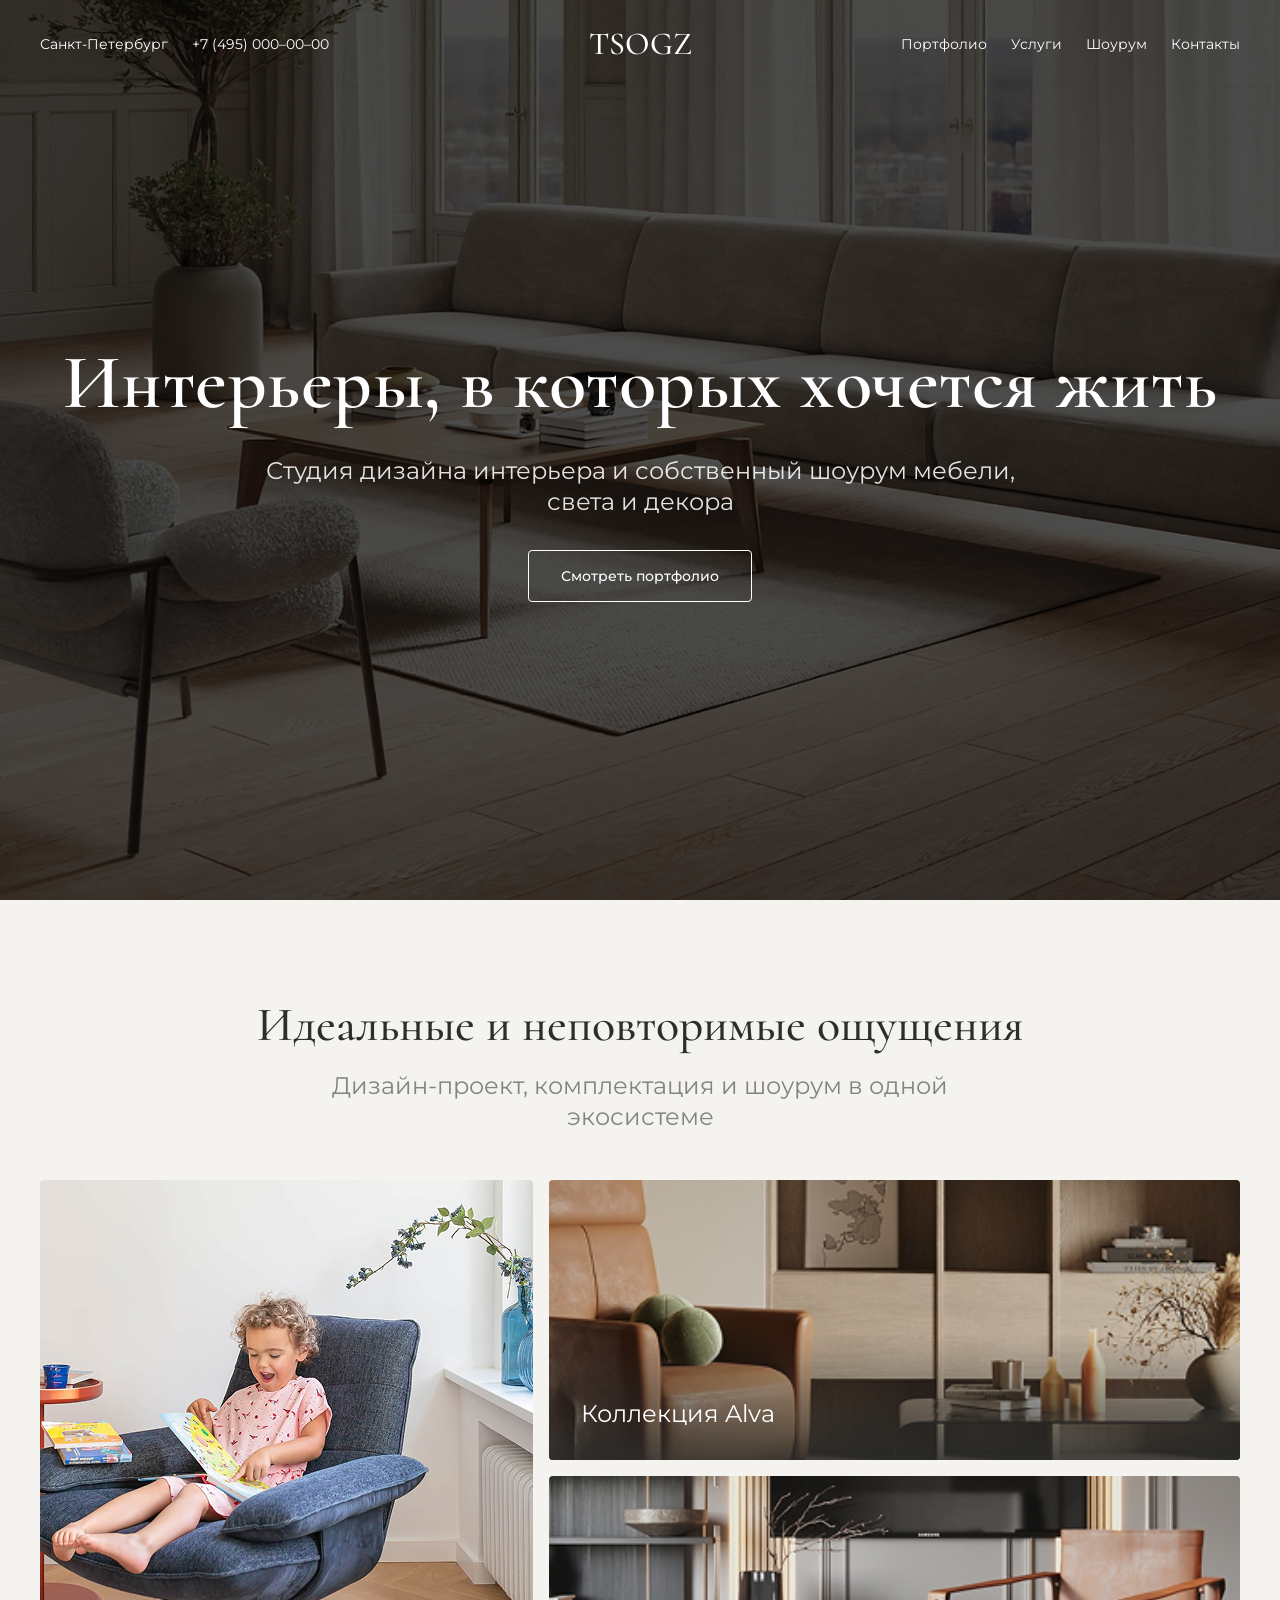
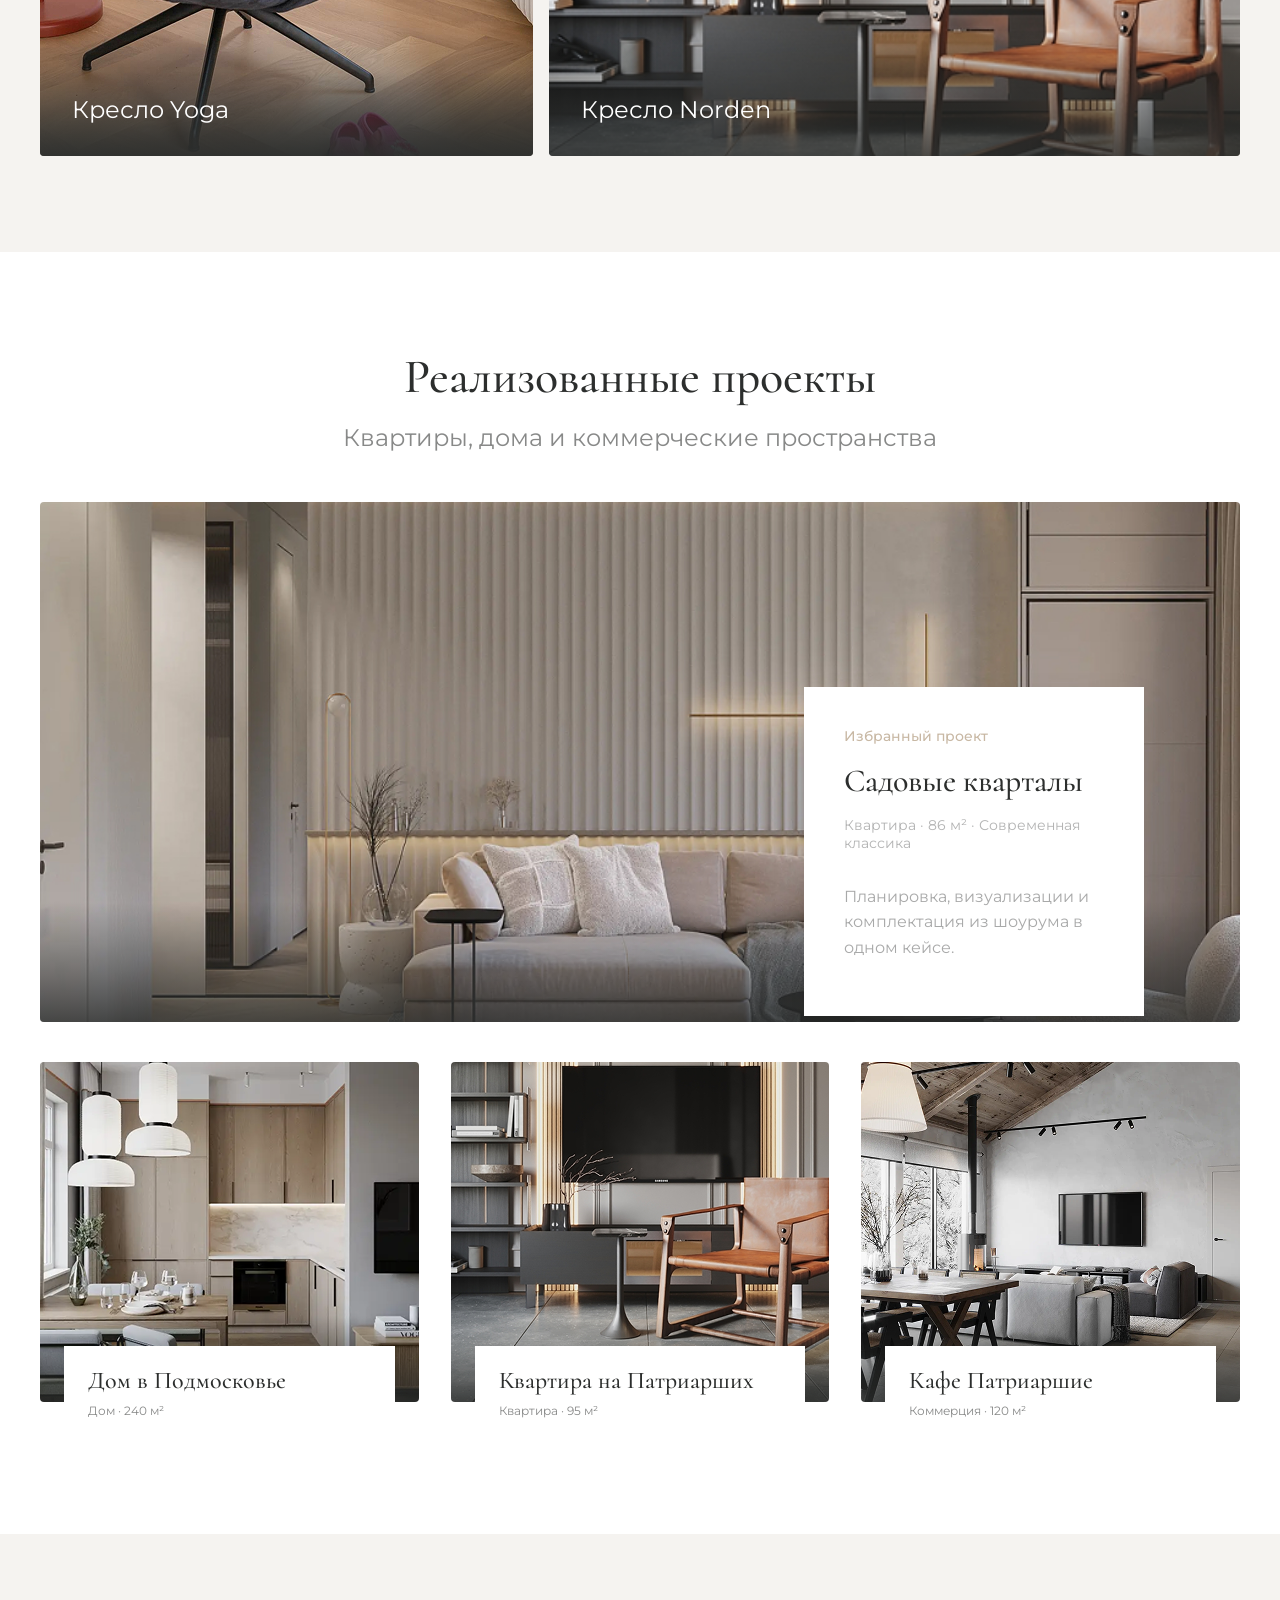
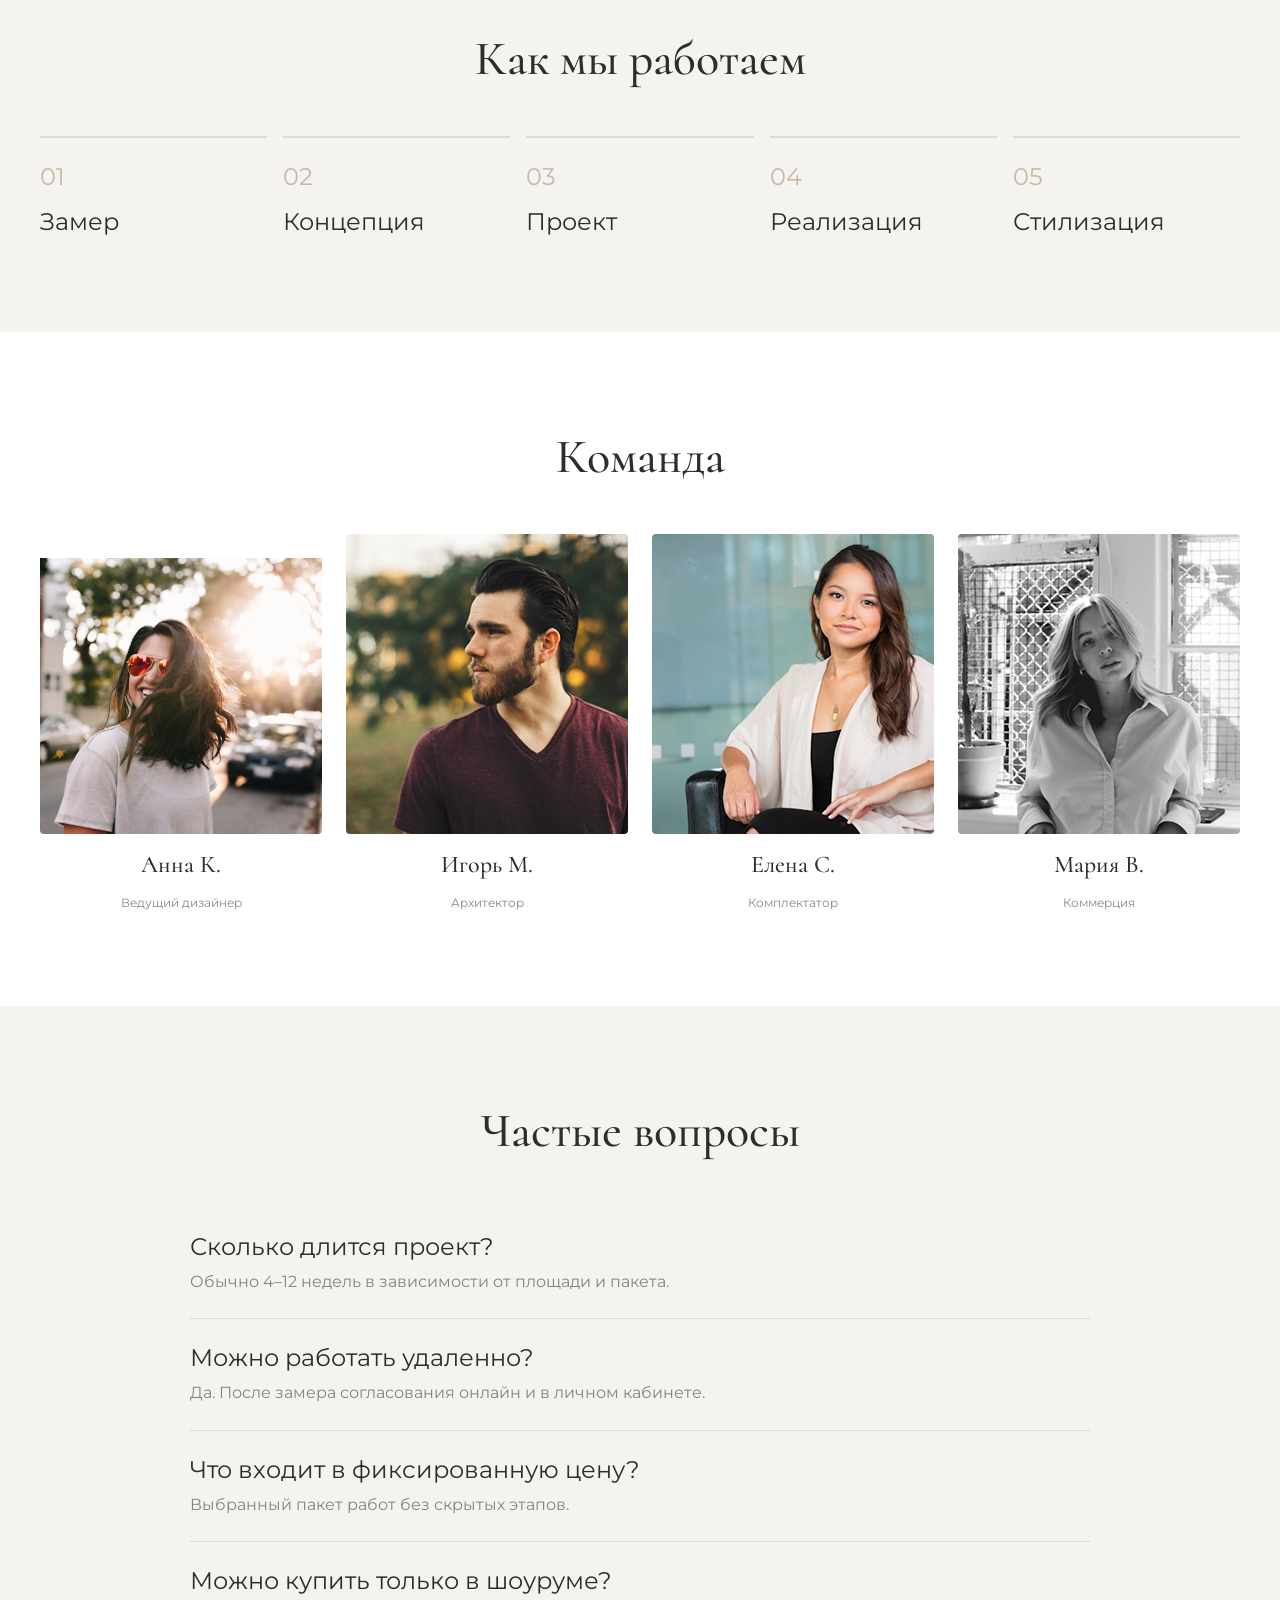
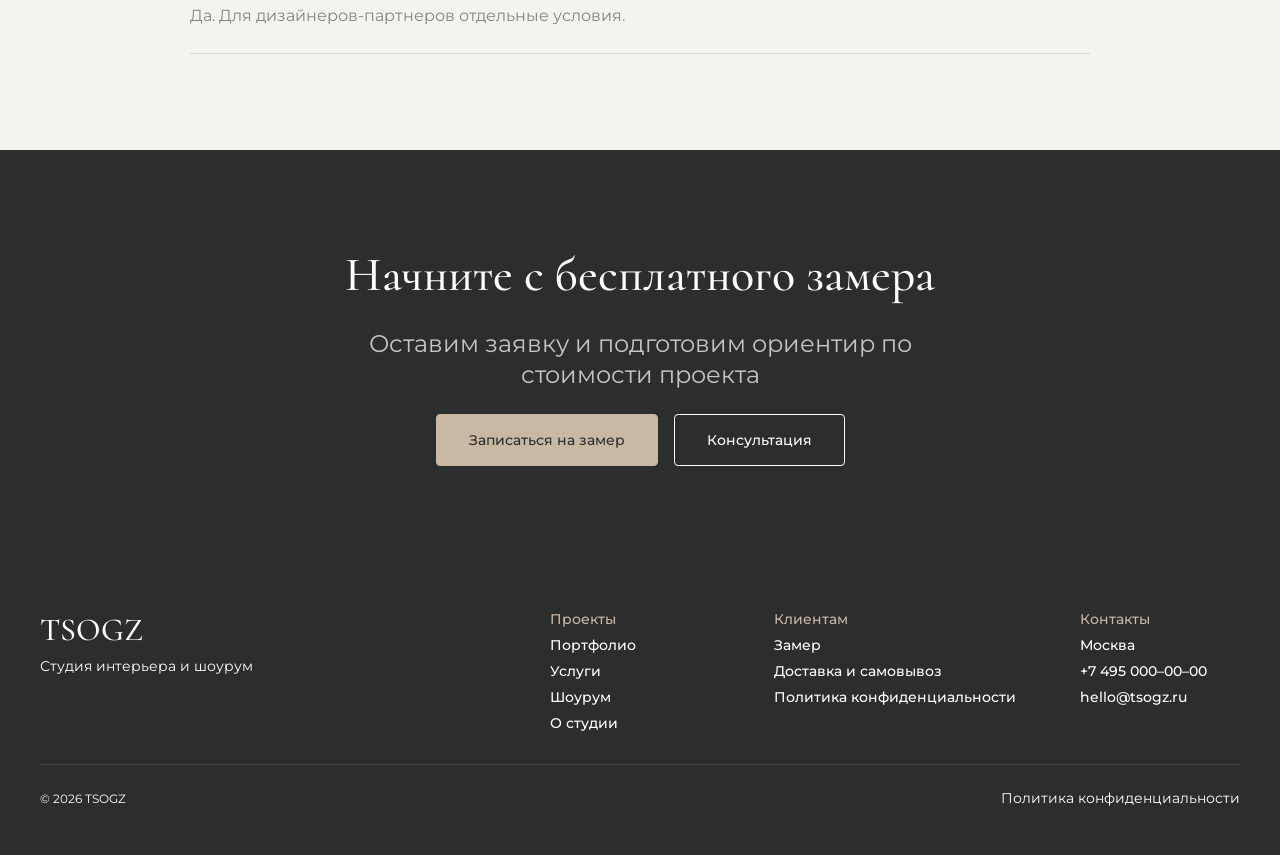
==== commit d5bbb7f6: "feat: update backend, update asseetsurls" ====
--- a/Front/Pages/index.html
+++ b/Front/Pages/index.html
@@ -48,16 +48,16 @@
       </div>
       <div class="gallery">
         <div class="gallery-tile tall">
-          <img src="/Assets/Photo (1).jpg" alt="Кресло Yoga">
+          <img src="../../Assets/Photo (1).jpg" alt="Кресло Yoga">
           <div class="tile-caption">Кресло Yoga</div>
         </div>
         <div class="gallery-col">
           <div class="gallery-tile">
-            <img src="/Assets/Photo (8).png" alt="Коллекция Alva">
+            <img src="../../Assets/Photo (8).png" alt="Коллекция Alva">
             <div class="tile-caption">Коллекция Alva</div>
           </div>
           <div class="gallery-tile">
-            <img src="/Assets/Photo (4).png" alt="Кресло Norden">
+            <img src="../../Assets/Photo (4).png" alt="Кресло Norden">
             <div class="tile-caption">Кресло Norden</div>
           </div>
         </div>
@@ -73,7 +73,7 @@
       </div>
 
       <div class="featured-project">
-        <img src="/Assets/Photo.jpg" alt="Садовые кварталы">
+        <img src="../../Assets/Photo.jpg" alt="Садовые кварталы">
         <div class="featured-card">
           <span class="eyebrow">Избранный проект</span>
           <h3>Садовые кварталы</h3>
@@ -85,7 +85,7 @@
       <div class="project-grid">
         <div class="project-card">
           <div class="project-thumb">
-            <img src="/Assets/Photo (3).png" alt="Дом в Подмосковье">
+            <img src="../../Assets/Photo (3).png" alt="Дом в Подмосковье">
           </div>
           <div class="project-label">
             <h4>Дом в Подмосковье</h4>
@@ -94,7 +94,7 @@
         </div>
         <div class="project-card">
           <div class="project-thumb">
-            <img src="/Assets/Photo (4).png" alt="Квартира на Патриарших">
+            <img src="../../Assets/Photo (4).png" alt="Квартира на Патриарших">
           </div>
           <div class="project-label">
             <h4>Квартира на Патриарших</h4>
@@ -103,7 +103,7 @@
         </div>
         <div class="project-card">
           <div class="project-thumb">
-            <img src="/Assets/Photo (5).png" alt="Кафе Патриаршие">
+            <img src="../../Assets/Photo (5).png" alt="Кафе Патриаршие">
           </div>
           <div class="project-label">
             <h4>Кафе Патриаршие</h4>
@@ -151,22 +151,22 @@
       </div>
       <div class="team">
         <div class="team-member">
-          <div class="team-photo"><img src="/Assets/Frame.png" alt="Анна К."></div>
+          <div class="team-photo"><img src="../../Assets/Frame.png" alt="Анна К."></div>
           <h4>Анна К.</h4>
           <span class="role">Ведущий дизайнер</span>
         </div>
         <div class="team-member">
-          <div class="team-photo"><img src="/Assets/Frame (1).png" alt="Игорь М."></div>
+          <div class="team-photo"><img src="../../Assets/Frame (1).png" alt="Игорь М."></div>
           <h4>Игорь М.</h4>
           <span class="role">Архитектор</span>
         </div>
         <div class="team-member">
-          <div class="team-photo"><img src="/Assets/Frame (2).png" alt="Елена С."></div>
+          <div class="team-photo"><img src="../../Assets/Frame (2).png" alt="Елена С."></div>
           <h4>Елена С.</h4>
           <span class="role">Комплектатор</span>
         </div>
         <div class="team-member">
-          <div class="team-photo"><img src="/Assets/Frame (3).png" alt="Мария В."></div>
+          <div class="team-photo"><img src="../../Assets/Frame (3).png" alt="Мария В."></div>
           <h4>Мария В.</h4>
           <span class="role">Коммерция</span>
         </div>
@@ -250,4 +250,4 @@
 <script src="js/mobile-menu.js"></script>
 
 </body>
-</html>
+</html>
--- a/Front/Pages/styles.css
+++ b/Front/Pages/styles.css
@@ -29,25 +29,69 @@
 body.tpl-b img { display: block; width: 100%; height: 100%; object-fit: cover; }
 
 body.tpl-b .site-header { padding: 24px 0; }
-body.tpl-b:not(.hero-page) .site-header { border-bottom: 1px solid var(--border-subtle); }
+body.tpl-b:not(.hero-page) .site-header { border-bottom: 1px solid var(--border-subtle); position: relative; }
 body.tpl-b.hero-page .site-header { position: absolute; top: 0; left: 0; right: 0; z-index: 10; padding: 24px 0; }
+
 body.tpl-b .site-header .container {
   display: grid;
   grid-template-columns: 1fr auto 1fr;
+  grid-template-areas: "meta logo nav";
   align-items: center;
   gap: 24px;
 }
-body.tpl-b .header-meta { grid-column: 1; justify-self: start; display: flex; align-items: center; gap: 24px; font-size: 14px; }
+
+body.tpl-b .header-meta {
+  grid-area: meta;
+  justify-self: start;
+  display: flex;
+  align-items: center;
+  gap: 24px;
+  font-size: 14px;
+}
 body.tpl-b.hero-page .header-meta { color: var(--text-inverse); }
-body.tpl-b .logo { grid-column: 2; justify-self: center; font-family: var(--serif); font-size: 32px; font-weight: 500; }
+
+body.tpl-b .logo {
+  grid-area: logo;
+  justify-self: center;
+  font-family: var(--serif);
+  font-size: 32px;
+  font-weight: 500;
+}
 body.tpl-b.hero-page .logo { color: var(--text-inverse); }
-body.tpl-b .header-nav { grid-column: 3; justify-self: end; display: flex; align-items: center; gap: 24px; font-size: 14px; }
+
+body.tpl-b .header-nav {
+  grid-area: nav;
+  justify-self: end;
+  display: flex;
+  align-items: center;
+  gap: 24px;
+  font-size: 14px;
+}
 body.tpl-b.hero-page .header-nav { color: var(--text-inverse); }
 body.tpl-b .header-nav a.active { opacity: .5; }
-body.tpl-b .nav-toggle { display: none; grid-column: 1; justify-self: start; }
+
+body.tpl-b .nav-toggle {
+  display: none;
+  grid-area: meta;
+  justify-self: start;
+  width: 28px;
+  height: 20px;
+  padding: 0;
+  border: none;
+  background: none;
+  flex-direction: column;
+  justify-content: space-between;
+}
+body.tpl-b .nav-toggle span {
+  display: block;
+  height: 2px;
+  width: 100%;
+  background: var(--text-primary);
+  border-radius: 1px;
+}
 body.tpl-b.hero-page .nav-toggle span { background: var(--text-inverse); }
+
 body.tpl-b .mobile-menu { display: contents; }
-body.tpl-b:not(.hero-page) .site-header { position: relative; }
 
 body.tpl-b footer { background: var(--bg-dark); color: var(--text-inverse); padding: 48px 0; }
 body.tpl-b .footer-top { display: flex; justify-content: space-between; align-items: flex-start; flex-wrap: wrap; gap: 40px; padding-bottom: 32px; }
@@ -104,6 +148,10 @@
 @media (max-width: 600px) {
   body.tpl-b .container { padding: 0 20px; }
   body.tpl-b .nav-toggle { display: inline-flex; }
+  body.tpl-b .site-header .container {
+    grid-template-columns: auto 1fr auto;
+    grid-template-areas: "meta logo nav";
+  }
   body.tpl-b .mobile-menu {
     display: none;
     position: absolute;
@@ -120,6 +168,7 @@
   body.tpl-b .mobile-menu.is-open { display: flex; }
   body.tpl-b .mobile-menu .header-meta,
   body.tpl-b .mobile-menu .header-nav {
+    grid-area: auto;
     grid-column: auto;
     justify-self: auto;
     display: flex;
@@ -137,7 +186,7 @@
 
 .page-home .hero { position:relative; min-height:100vh; display:flex; align-items:center; justify-content:center; padding:140px 40px 96px; background:
       linear-gradient(rgba(0,0,0,.4), rgba(0,0,0,.4)),
-      url(/Assets/Hero.jpg) center/cover no-repeat; }
+      url(../../Assets/Hero.jpg) center/cover no-repeat; }
 .page-home .hero-inner { max-width:1200px; display:flex; flex-direction:column; align-items:center; gap:32px; text-align:center; }
 .page-home .hero-inner h1 { margin:0; font-family:var(--serif); font-weight:600; font-size:clamp(40px, 6vw, 96px); line-height:1.05; letter-spacing:0.5px; color:var(--text-inverse); }
 .page-home .hero-inner p { margin:0; max-width:820px; font-size:clamp(16px, 2vw, 24px); line-height:1.3; color:var(--text-inverse); opacity:.88; }
@@ -235,7 +284,7 @@
 
 .page-services .page-hero { padding:48px 48px; display:flex; flex-direction:column; gap:12px; background:
       linear-gradient(rgba(0,0,0,.4), rgba(0,0,0,.4)),
-      url(/Assets/Intro.png) center/cover no-repeat; }
+      url(../../Assets/Intro.png) center/cover no-repeat; }
 .page-services .page-hero h1 { margin:12px 0 0; font-family:var(--serif); font-weight:500; font-size:clamp(32px,5vw,48px); color:var(--text-inverse); }
 .page-services .page-hero p { margin:0; max-width:640px; font-size:16px; line-height:1.6; color:var(--text-inverse); }
 .page-services .pricing { padding:48px 40px 96px; }
@@ -388,12 +437,13 @@
   padding: 24px 40px;
   display: grid;
   grid-template-columns: 1fr auto 1fr;
+  grid-template-areas: "meta logo nav";
   align-items: center;
   gap: 24px;
 }
 
 .header-meta {
-  grid-column: 1;
+  grid-area: meta;
   justify-self: start;
   display: flex;
   align-items: center;
@@ -401,10 +451,8 @@
   font-size: 14px;
 }
 
-.header-meta a { white-space: nowrap; }
-
 .logo {
-  grid-column: 2;
+  grid-area: logo;
   justify-self: center;
   font-family: var(--font-display);
   font-size: 32px;
@@ -413,7 +461,7 @@
 }
 
 .main-nav {
-  grid-column: 3;
+  grid-area: nav;
   justify-self: end;
   display: flex;
   gap: 24px;
@@ -424,7 +472,7 @@
 
 .nav-toggle {
   display: none;
-  grid-column: 1;
+  grid-area: meta;
   justify-self: start;
   width: 28px;
   height: 20px;
@@ -1271,6 +1319,7 @@
   .mobile-menu.is-open { display: flex; }
   .mobile-menu .header-meta,
   .mobile-menu .main-nav {
+    grid-area: auto;
     grid-column: auto;
     justify-self: auto;
     display: flex;
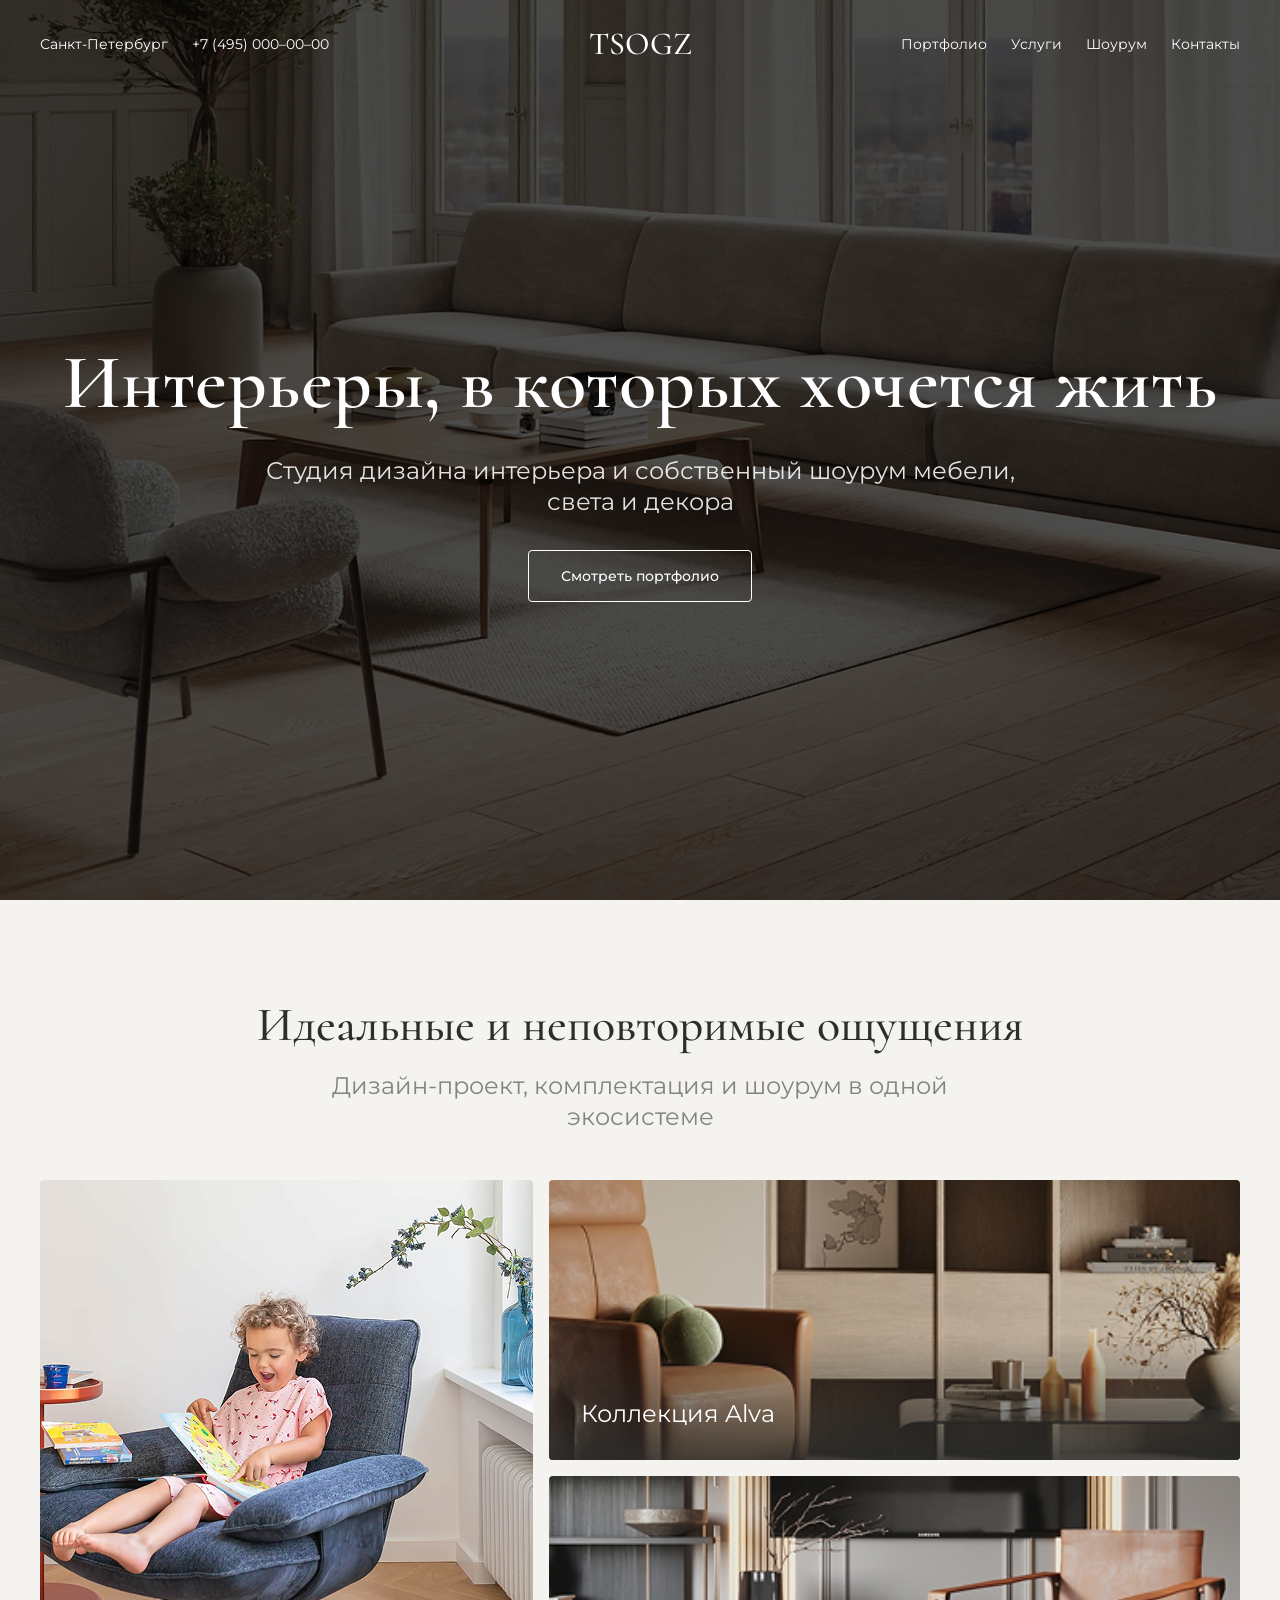
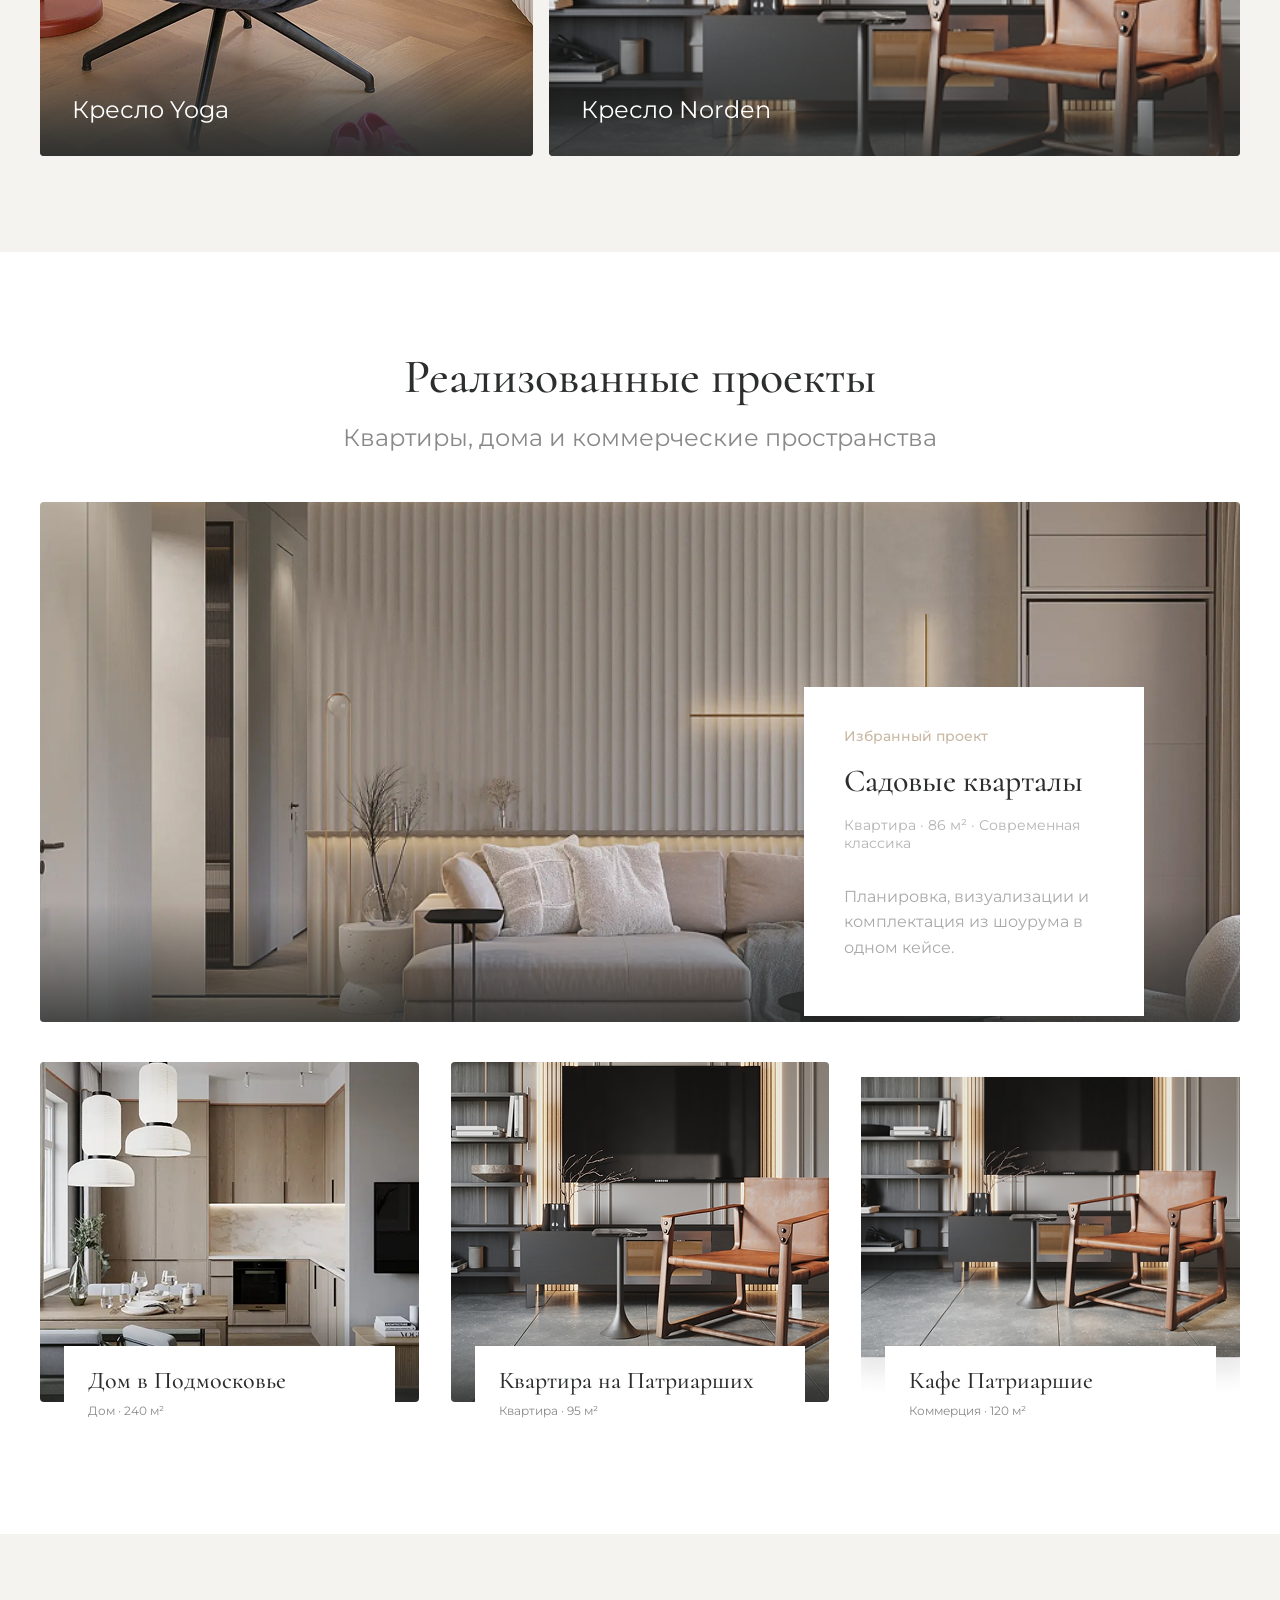
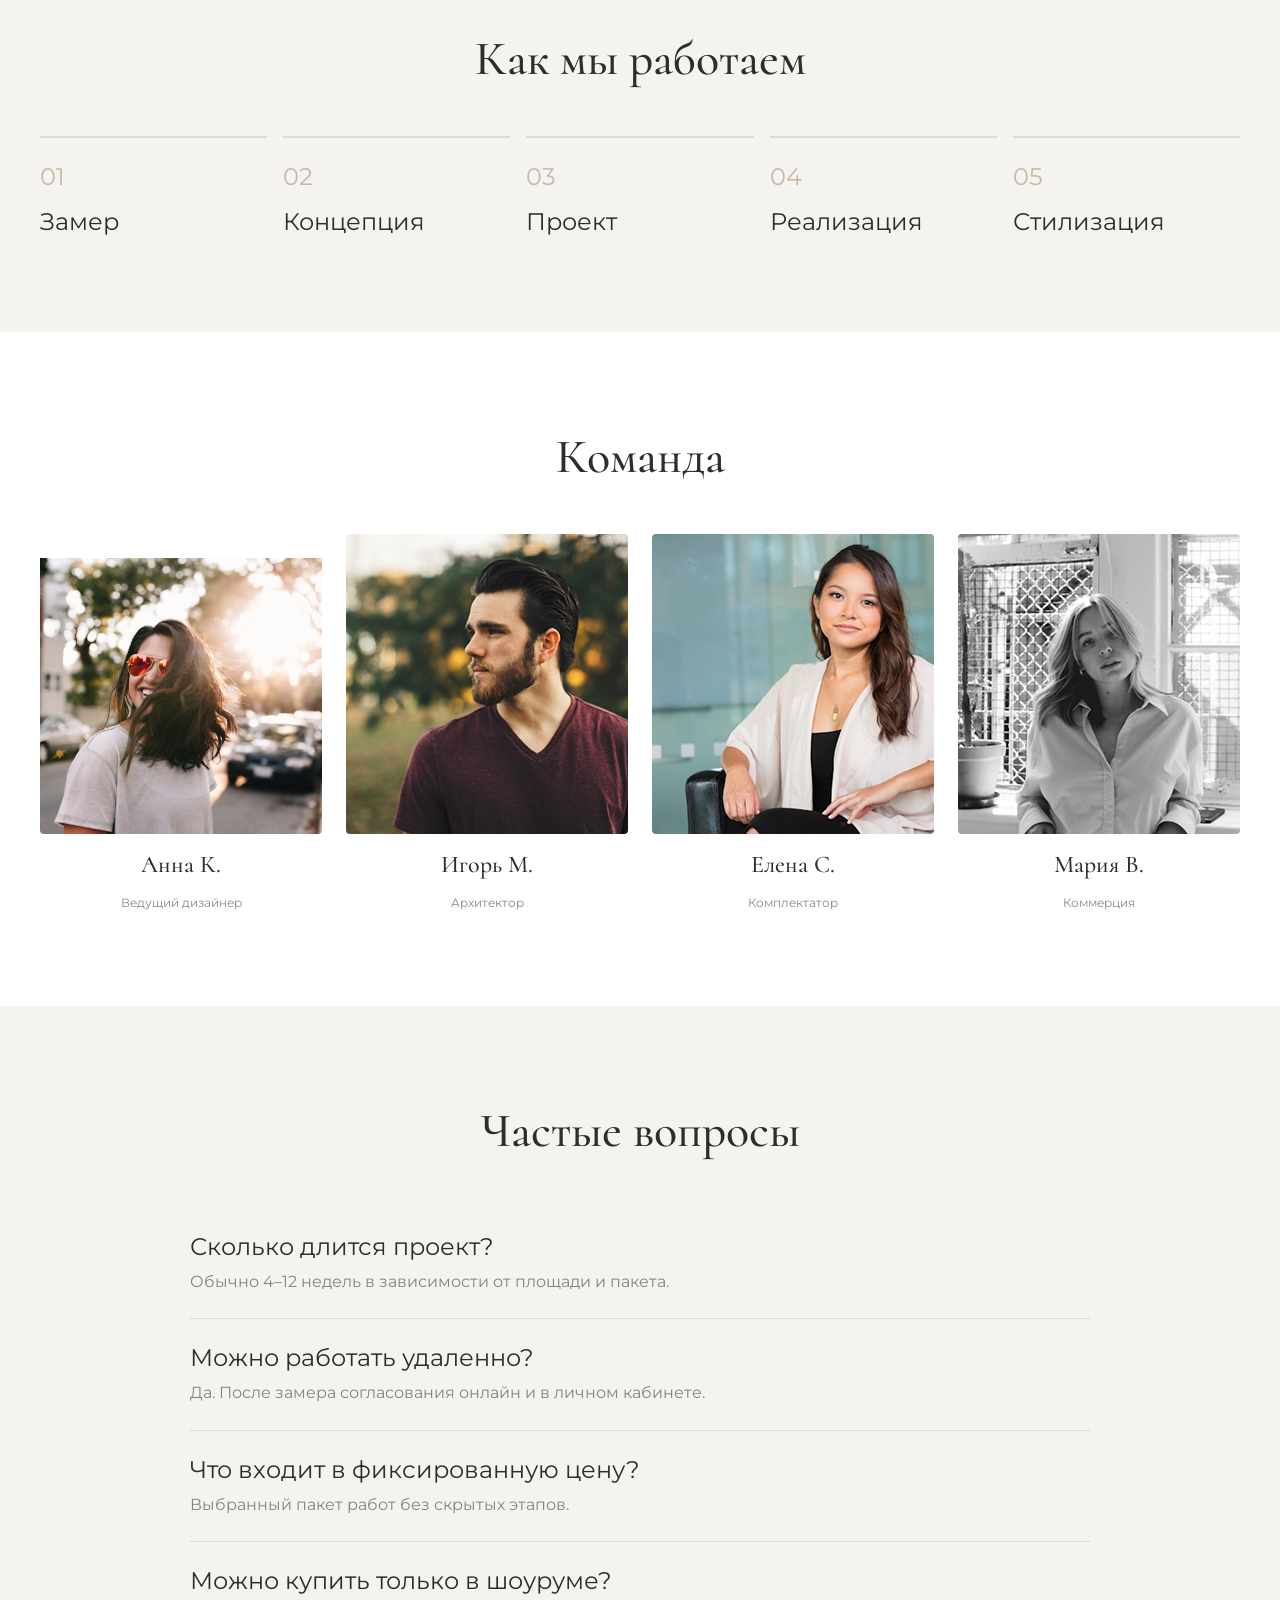
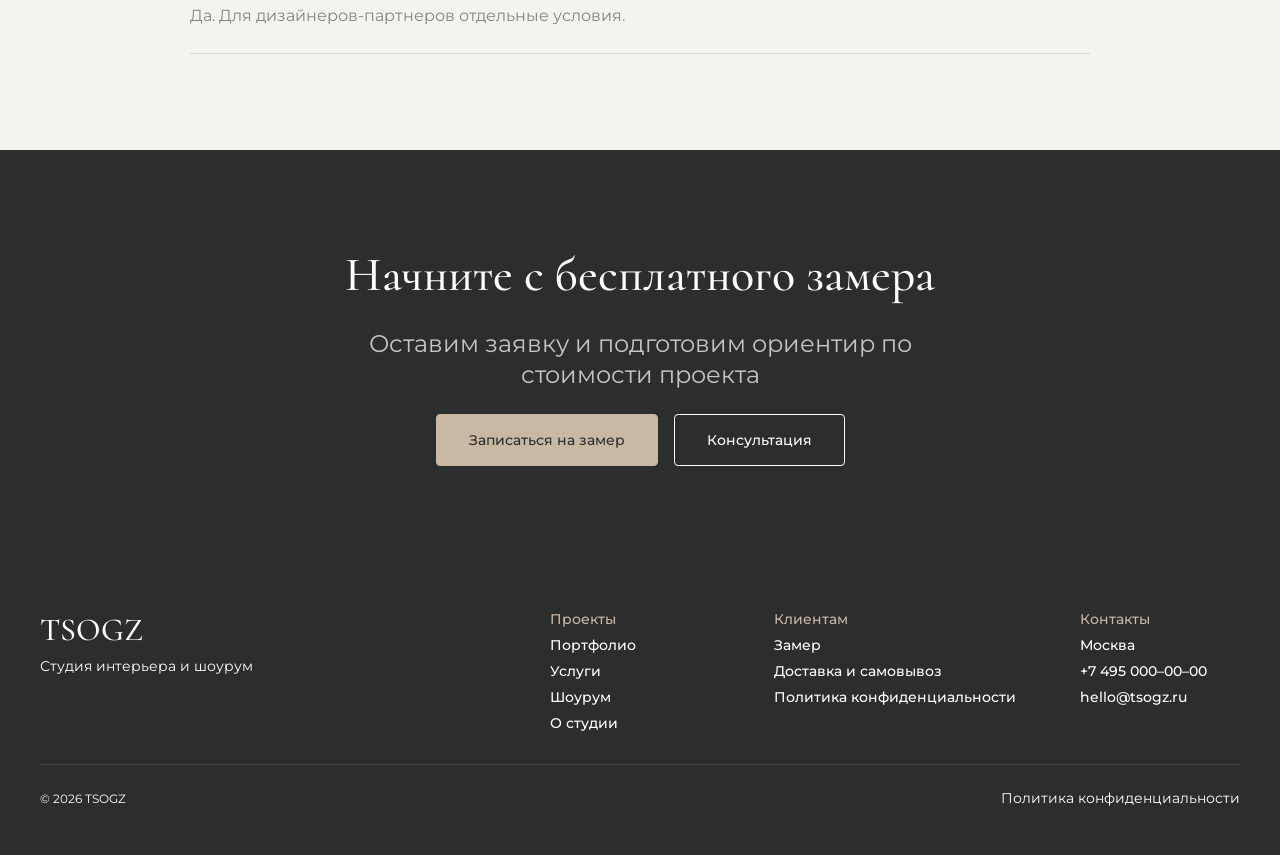
==== commit 82ee59b4: "fix: - Switch image storage from BYTEA to TEXT paths to Assets/, drop image.php - Replace filter_var" ====
--- a/Front/Pages/index.html
+++ b/Front/Pages/index.html
@@ -103,7 +103,7 @@
         </div>
         <div class="project-card">
           <div class="project-thumb">
-            <img src="../../Assets/Photo (5).png" alt="Кафе Патриаршие">
+            <img src="../../Assets/Кафе Патриаршие.png" alt="Кафе Патриаршие">
           </div>
           <div class="project-label">
             <h4>Кафе Патриаршие</h4>
--- a/Front/Pages/styles.css
+++ b/Front/Pages/styles.css
@@ -239,7 +239,7 @@
 
 .page-project .project-hero { position:relative; min-height:720px; display:flex; align-items:center; padding:140px 48px 64px; background:
       linear-gradient(rgba(0,0,0,.4), rgba(0,0,0,.4)),
-      url('https://placehold.co/1440x720') center/cover no-repeat; }
+      url('../../Assets/Hero.jpg') center/cover no-repeat; }
 .page-project .project-hero-inner { max-width:1360px; margin:0 auto; width:100%; display:flex; flex-direction:column; gap:12px; }
 .page-project .project-hero h1 { margin:12px 0 0; font-family:var(--serif); font-weight:600; font-size:clamp(40px, 6vw, 96px); line-height:1.05; letter-spacing:.5px; color:var(--text-inverse); }
 .page-project .project-hero p { margin:0; max-width:760px; font-size:clamp(16px, 2vw, 24px); line-height:1.3; color:var(--text-inverse); }
